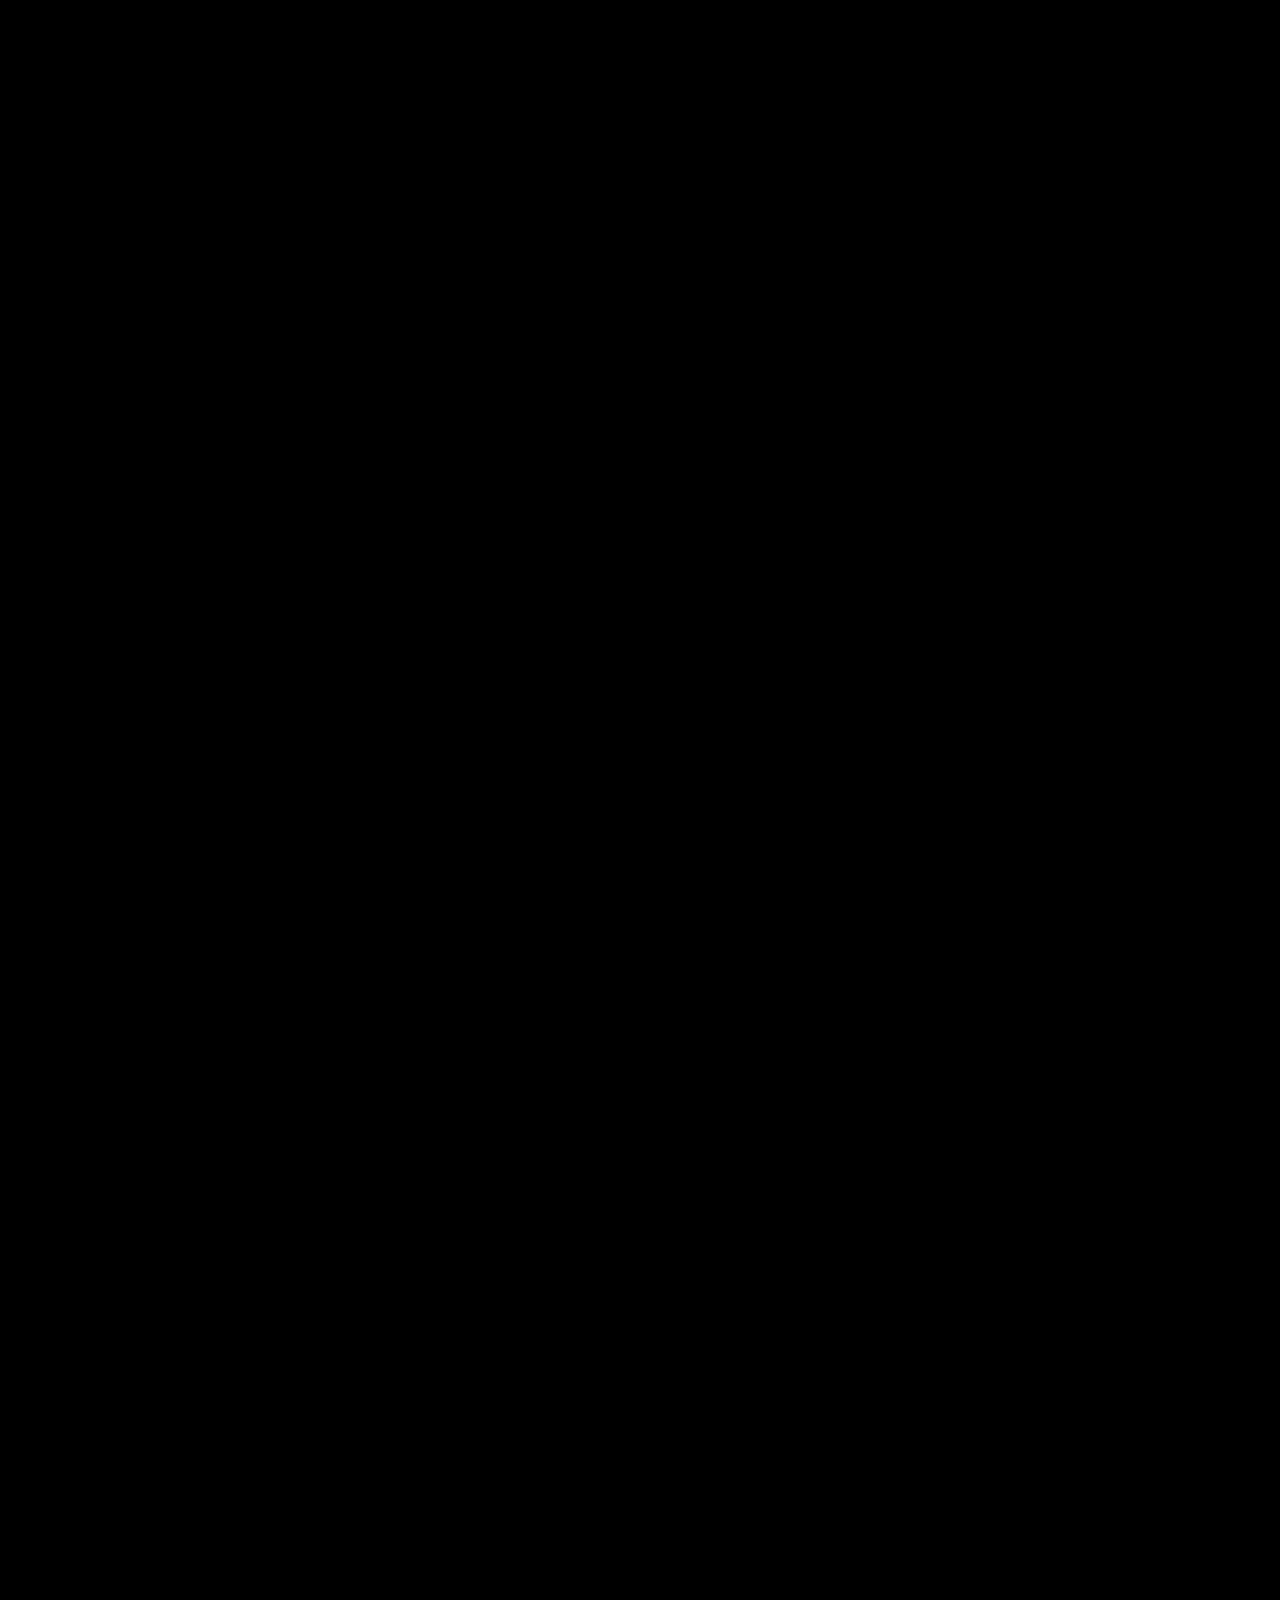
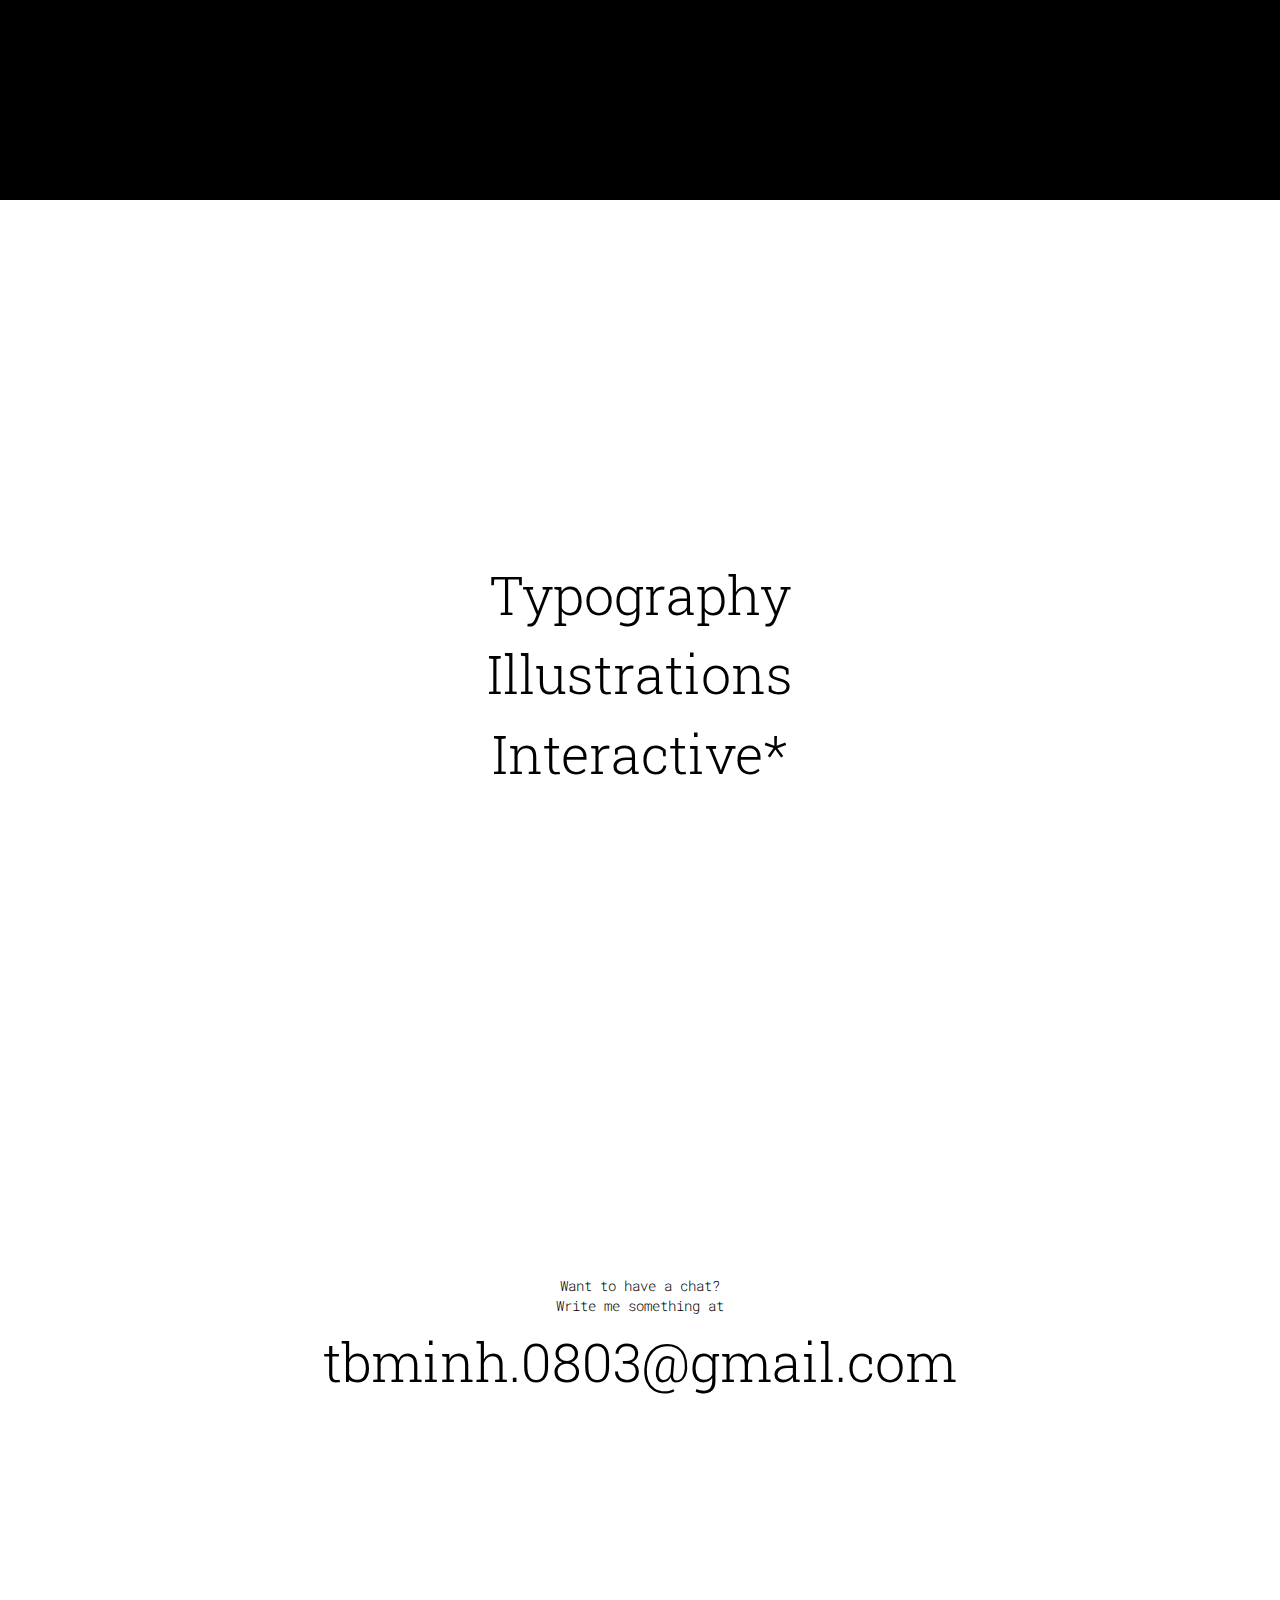
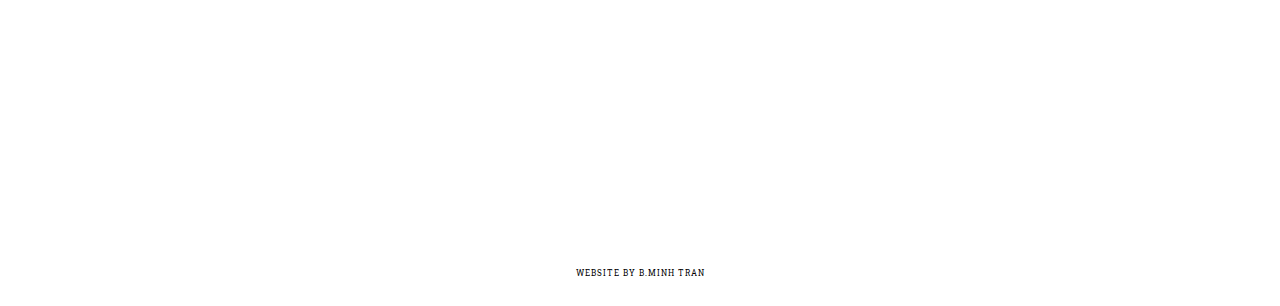
==== index.html @ afdf00f1 "Update index.html" ====
<!doctype html>
<html><head>
<meta charset="utf-8">
<meta name="viewport" content="width=device-width,initial-scale=1">

<title>Binh Minh Tr.</title>
<!--Link Thumbnial-->
<!--<link rel="image_src" href="img/link_thumb.png" />-->
<meta property="og:title" content="Binh Minh Tr." />
<meta property="og:type" content="website" />
<meta property="og:url" content="https://binhminh-tran.github.io/bminh.web/" />
<meta property="og:image" content="img/link_thumb.png" />
<meta property="og:description" content="Interactive Designer Portfolio" /> 
<!--Load favicon-->
<link rel="apple-touch-icon-precomposed" sizes="57x57" href="img/favicon/apple-touch-icon-57x57.png" />
<link rel="apple-touch-icon-precomposed" sizes="114x114" href="img/favicon/apple-touch-icon-114x114.png" />
<link rel="apple-touch-icon-precomposed" sizes="72x72" href="img/favicon/apple-touch-icon-72x72.png" />
<link rel="apple-touch-icon-precomposed" sizes="144x144" href="img/favicon/apple-touch-icon-144x144.png" />
<link rel="apple-touch-icon-precomposed" sizes="60x60" href="img/favicon/apple-touch-icon-60x60.png" />
<link rel="apple-touch-icon-precomposed" sizes="120x120" href="img/favicon/apple-touch-icon-120x120.png" />
<link rel="apple-touch-icon-precomposed" sizes="76x76" href="img/favicon/apple-touch-icon-76x76.png" />
<link rel="apple-touch-icon-precomposed" sizes="152x152" href="img/favicon/apple-touch-icon-152x152.png" />
<link rel="icon" type="image/png" href="img/favicon/favicon-196x196.png" sizes="196x196" />
<link rel="icon" type="image/png" href="img/favicon/favicon-96x96.png" sizes="96x96" />
<link rel="icon" type="image/png" href="img/favicon/favicon-32x32.png" sizes="32x32" />
<link rel="icon" type="image/png" href="img/favicon/favicon-16x16.png" sizes="16x16" />
<link rel="icon" type="image/png" href="img/favicon/favicon-128.png" sizes="128x128" />
<meta name="application-name" content="&nbsp;"/>
<meta name="msapplication-TileColor" content="#FFFFFF" />
<meta name="msapplication-TileImage" content="mstile-144x144.png" />
<meta name="msapplication-square70x70logo" content="mstile-70x70.png" />
<meta name="msapplication-square150x150logo" content="mstile-150x150.png" />
<meta name="msapplication-wide310x150logo" content="mstile-310x150.png" />
<meta name="msapplication-square310x310logo" content="mstile-310x310.png" />

<!--Load CSS-->
<link href="css/normalize.css" rel="stylesheet" type="text/css">
<link href="css/style.css" rel="stylesheet" type="text/css">
<link href="css/responsive.css" rel="stylesheet" type="text/css">
<link href="css/animate.css" rel="stylesheet" type="text/css"/>
	
<!--Load Scripts-->	
<script src="js/lottie.js" type="text/javascript"></script>
<!---->	
<script src="js/jquery-3.4.1.js" type="text/javascript"></script>
<script src="js/scripts.js" type="text/javascript"></script>
<!---->		
<script src="js/page-scroll-progress-bar/jquery.progress.js"></script>
<script type="text/javascript" src="js/navgoco/jquery.navgoco.js"></script>
<script type="text/javascript" src="js/navgoco/jquery.cookie.js"></script>
    
</head>

<body>
	<section id="wrapper">
		<section id="indicator"></section>
		<section id="intro-container">
			<div id="logo-anim"></div>
			<div id="myName"><h1>BÌNHMINH</h1></div>
		</section>
		<section id="logo" class="logo-state1">
			<a href="index.html" target="_self"><svg id="b86ad67c-5f5a-4ed0-9bc3-1979ea3775ad" class="svg-state1" data-name="Layer 1" xmlns="http://www.w3.org/2000/svg" viewBox="0 0 1000.1 615.53"><title>LOGO_bm</title><path d="M895,148.9C886.52,224,826.56,275.15,778.11,275.15c-66.5,0-101.69-39-154.33-39-61.33,0-106.46,66.3-106.46,71.86C525.8,233,585.76,181.79,634.21,181.79c66.5,0,101.69,39,154.33,39C849.87,220.77,895,154.46,895,148.9Z" transform="translate(0.1 -126.09)"/><path d="M292.7,400.37q-29.37-36.42-67.41-44.05,7.54-.58,15.68-.59,67.3,0,116.15,41.21,30.87,26.61,48,66.74T422.27,551q0,44.65-15.85,82.2T361,695.69q-46.29,39.06-111.44,39.06a214.56,214.56,0,0,1-23.62-1.28q40.59-6.75,70.13-45.57,20.51-27.18,32.41-65.2a258.21,258.21,0,0,0,11.91-77.65,249.72,249.72,0,0,0-12.63-78.79Q315.11,428,292.7,400.37Z" transform="translate(0.1 -126.09)"/><path d="M51,691.86q15.45-20.58,15.46-69V126.09L198.21,148c-23.9,0-41,12-51.41,25.69s-15.55,36.07-15.55,67.14V637.14c0,17.06-1.43,90.2-4.29,104.47L-.1,717.79C23.66,717.79,40.68,705.57,51,691.86Z" transform="translate(0.1 -126.09)"/><path d="M798.26,460.48l50.41,154.84q19,60.1,19,79.18c0,25.76-17.83,44.85-53.51,46.76H1000c-13.69-2.87-23.72-12.09-30.1-17.19q-16.71-12.41-32.49-59.64l-11.52-34.84L830.4,340.42l-39,98.93Z" transform="translate(0.1 -126.09)"/><path d="M537.9,741.26c-20.28-6.73-33.34-18.18-42.27-27.64-13.32-14.11-21.64-33-22.7-56.57q-10.79,26.72-18.88,41-9.32,16.45-19.83,24.57c-10.82,8.91-23.09,18.62-36.79,18.62Z" transform="translate(0.1 -126.09)"/><path d="M560,440.52l40.09-100.1L704.51,659.56l16.69,49.77c5.66,18.37,21.43,30.69,47.31,31.93H582.69c15.6-2.23,26.59-10.83,33-15.27q15.3-10.51,15.29-31.49,0-16.69-9.05-47.22L566.22,461.4Z" transform="translate(0.1 -126.09)"/><path d="M830.4,340.42l-54.24,137.5c10.84-13.1,19.58-25.18,29.44,5.12" transform="translate(0.1 -126.09)"/><path d="M600.06,340.42l-56.64,137.5c10.83-13.1,19.57-25.18,29.43,5.12" transform="translate(0.1 -126.09)"/></svg></a>
			<section id="menu-mobile"><svg id="f8124175-f88d-47b4-9c96-54bd7483033c" data-name="Capa 1" xmlns="http://www.w3.org/2000/svg" viewBox="0 0 53 34"><title>menu</title><path d="M2,13.5H51a2,2,0,0,0,0-4H2a2,2,0,0,0,0,4Z" transform="translate(0 -9.5)"/><path d="M2,28.5H51a2,2,0,0,0,0-4H2a2,2,0,0,0,0,4Z" transform="translate(0 -9.5)"/><path d="M2,43.5H51a2,2,0,0,0,0-4H2a2,2,0,0,0,0,4Z" transform="translate(0 -9.5)"/></svg></section>
		</section>
		<section id="left_nav">
			<section id="vline"></section>
			<section id="menu">
				<ul>
					<li ><a class="a1" href="#b-home">HOME</a></li>
					<li ><a class="a2" href="#b-about">ABOUT</a></li>
					<li ><a class="a3" href="#b-works">WORKS</a></li>
					<li ><a class="a4" href="#b-contact">CONTACT</a></li>
				</ul>
			</section>
			<section id="slink">
				<a href="https://www.behance.net/minhtr" target="_blank"><svg id="f26e520e-94f0-46b0-8a1a-f4bb160d4b8f" data-name="Capa 1" xmlns="http://www.w3.org/2000/svg" viewBox="0 0 49.65 49.65"><title>behance</title><path d="M20.89,20.69c0-1.9-1.29-1.9-1.29-1.9H14.28v4.07h5C20.13,22.86,20.89,22.59,20.89,20.69Z"/><path d="M33.22,22.86A3.26,3.26,0,0,0,30,25.68h6A2.73,2.73,0,0,0,33.22,22.86Z"/><path d="M19.6,25.68H14.28v4.89h5c.76,0,2.2-.24,2.2-2.38C21.53,25.66,19.6,25.68,19.6,25.68Z"/><path d="M24.83,0A24.83,24.83,0,1,0,49.65,24.83,24.86,24.86,0,0,0,24.83,0Zm4.39,16.61h7.54v2.26H29.22ZM25.41,28.42c0,5.58-5.81,5.39-5.81,5.39H10.09V15.54H19.6c2.89,0,5.17,1.6,5.17,4.87A3.17,3.17,0,0,1,22,23.88C25.66,23.88,25.41,28.42,25.41,28.42Zm14.1-.3H30a3,3,0,0,0,3.22,3.18c3,0,2.93-2,2.93-2h3.22c0,5.22-6.26,4.86-6.26,4.86-7.5,0-7-7-7-7s0-7,7-7C40.55,20.19,39.51,28.12,39.51,28.12Z"/></svg></a>
				<a href="https://www.instagram.com/binhminh.tr/" target="_blank"><svg id="be73f15f-e824-4217-9c21-d148d7035b1f" data-name="Capa 1" xmlns="http://www.w3.org/2000/svg" viewBox="0 0 49.65 49.65"><title>instagram</title><path d="M24.83,29.8a5,5,0,1,0-4-7.87,4.9,4.9,0,0,0-.94,2.9A5,5,0,0,0,24.83,29.8Z"/><polygon points="35.68 18.75 35.68 14.58 35.68 13.96 35.05 13.96 30.89 13.97 30.91 18.76 35.68 18.75"/><path d="M24.83,0A24.83,24.83,0,1,0,49.65,24.83,24.86,24.86,0,0,0,24.83,0ZM38.94,21.93V33.49A5.46,5.46,0,0,1,33.49,39H16.16a5.46,5.46,0,0,1-5.45-5.46V16.17a5.46,5.46,0,0,1,5.45-5.46H33.49a5.46,5.46,0,0,1,5.45,5.46Z"/><path d="M32.55,24.83a7.73,7.73,0,1,1-14.88-2.9H13.46V33.49a2.7,2.7,0,0,0,2.7,2.7H33.49a2.7,2.7,0,0,0,2.7-2.7V21.93H32A7.73,7.73,0,0,1,32.55,24.83Z"/></svg></a>
			</section>
		</section>
		<section id="content">
			<section id="menu-mb-overlay">
				<ul>
					<li ><a href="#b-home">HOME</a></li>
					<li ><a href="#b-about">ABOUT</a></li>
					<li ><a href="#b-works">WORKS</a></li>
					<li ><a href="#b-contact">CONTACT</a></li>
				</ul>
			</section>
			<section id="b-home" class="block anchor">
				<ul>
					<li>Pursuing</li>
					<li>Practical,</li>
					<li>Meaningful</li>
					<li>and</li>
					<li>Timeless</li>
					<li>Design</li>
				</ul>
				<p>
				B.Minh Tran&emsp;/&emsp;Hanoi&emsp;/&emsp;Milan<br>
				Visual, Interactive designer with illustrative touch.
				</p>
				<section id="koi-container">
					<section id="koi"></section>
					<section class="S1"></section>
					<section class="S2"></section>
					<section class="S3"></section>
					<section class="S4"></section>
				</section>
			</section>
			<section id="b-about" class="block  anchor">
				<section id="fire-container">
					<section id="fire-1" class="fsize"></section>
					<section id="fire-2" class="fsize"></section>
					<section id="fire-3" class="fsize"></section>
					<section id="fire-4" class="fsize"></section>
				</section>
				<h2>Hi there, good to see you here!<br>Thanks for visiting.</h2>
				<p>My name is Minh, born and grew up in the city of Hanoi.<br>I do visual design-related stuffs.<br><br>Throughout my journey in the past few years I’ve come closer to the area of interaction design, while honing my illustrative skills at the same time; and I always try to bring them together to create pieces of design that matter and look beautiful.<br><br>
				I like to be flexible and to pick up different visual styles for different briefs, rather than constraining myself to one signature style. However, if there has to be <em>one word</em> to describe what all of my works have in common, it would be: <em>clean</em>.<br><br>
				My long-term mission is to use design and visual appeal in practical ways that benefit people’s life and convey emotions at the same time. All hands on deck for a better world. 
				</p>
			</section>
			<section id="b-works" class="block  anchor">
				<ul class="switch">
					<li><button type="button" id="expandAll">Expand</button>&nbsp;/&nbsp;<button type="button" id="collapseAll">Collapse All</button></li>
				</ul>
				<ul class="nav">
						<li><a href="#">Typography</a>
							<ul>
								<li><button type="button" class="show-1"><span style="color:#B9B9B9">&#62;</span> Awareness Posters</button></li>
								<li><button type="button" class="show-2"><span style="color:#B9B9B9">&#62;</span> Experimental Alphabets</button></li> 
							</ul>
						</li>
						<li><a href="#">Illustrations</a>
							<ul>
								<li><button type="button" class="show-3"><span style="color:#B9B9B9">&#62;</span> Illustration Compilation</button></li>
								<li><button type="button" class="show-4"><span style="color:#B9B9B9">&#62;</span> San Benedetto Tea Can 2019</button></li>
								<li><button type="button" class="show-5"><span style="color:#B9B9B9">&#62;</span> Vanini Chocolate Packaging</button></li>
							</ul>
						</li>
						<!--<li><a href="#">Identity</a>
							<ul>
								<li><button type="button" class="show-6"><span style="color:#B9B9B9">&#62;</span> L’Arte di Vivere TV Format</button></li>
							</ul>
						</li>-->
						<li><a href="#">Interactive*</a>
							<ul>
								<li><button type="button" class="show-7"><span style="color:#B9B9B9">&#62;</span> Tsuki Restaurant Website</button></li>
								<li><button type="button" class="show-8"><span style="color:#B9B9B9">&#62;</span> BEHIND_THE_SCREEN e-Magazine</button></li>
								<li><button type="button" class="show-9"><span style="color:#B9B9B9">&#62;</span> the Little Things e-Magazine</button></li>
							</ul>
						</li>
					</ul>
				<section id="pframe">
					<svg id="f844b21d-812a-44e0-904d-ce9aa0938beb" style="z-index: 2" data-name="Layer 1" xmlns="http://www.w3.org/2000/svg" viewBox="0 0 939.56 1001.56"><defs><style>.a0367509-dd15-409a-90d1-fdcf994e8061{fill:gray;}</style></defs><title>frame</title><path class="a0367509-dd15-409a-90d1-fdcf994e8061" d="M938,0V1000H0V0H938m.78-.78H-.78V1000.78H938.78V-.78Z" transform="translate(0.78 0.78)"/></svg>
					<section id="p-1" class="p-atb"></section>
					<section id="p-2" class="p-atb"></section>
					<section id="p-3" class="p-atb"></section>
					<section id="p-4" class="p-atb"></section>
					<section id="p-5" class="p-atb"></section>
					<section id="p-6" class="p-atb"></section>
					<section id="p-7" class="p-atb"></section>
					<section id="p-8" class="p-atb"></section>
					<section id="p-9" class="p-atb"></section>
					<svg id="fb0052f2-8e1a-4e23-84b1-598277186406" style="z-index: 0" data-name="Layer 1" xmlns="http://www.w3.org/2000/svg" viewBox="0 0 939.56 1001.56"><defs><style>.a7fa0b39-5e0d-4909-991f-a34181d0c0e8{fill:gray;}.f0d38535-ac7b-48e2-8fed-d48fad0d8792{fill:none;stroke:gray;stroke-miterlimit:10;stroke-width:0.78px;}</style></defs><title>frame</title><path class="a7fa0b39-5e0d-4909-991f-a34181d0c0e8" d="M938,34.38V1000H31.27V34.38H938m.78-.79H30.49v967.19H938.78V33.59Z" transform="translate(0.78 0.78)"/><path class="a7fa0b39-5e0d-4909-991f-a34181d0c0e8" d="M938,250v750H234.5V250H938m.78-.78H233.72v751.56H938.78V249.22Z" transform="translate(0.78 0.78)"/><line class="f0d38535-ac7b-48e2-8fed-d48fad0d8792" x1="0.78" y1="0.78" x2="350.97" y2="372.66"/><path class="a7fa0b39-5e0d-4909-991f-a34181d0c0e8" d="M938,371.88V1000H350.19V371.88H938m.78-.79H349.41v629.69H938.78V371.09Z" transform="translate(0.78 0.78)"/><path class="a7fa0b39-5e0d-4909-991f-a34181d0c0e8" d="M938,500v500H469V500H938m.78-.78H468.22v501.56H938.78V499.22Z" transform="translate(0.78 0.78)"/><line class="f0d38535-ac7b-48e2-8fed-d48fad0d8792" x1="469.78" y1="500.78" x2="938.78" y2="1000.78"/><line class="f0d38535-ac7b-48e2-8fed-d48fad0d8792" x1="469.78" y1="1000.78" x2="938.78" y2="500.78"/><path class="a7fa0b39-5e0d-4909-991f-a34181d0c0e8" d="M938,0V1000H0V0H938m.78-.78H-.78V1000.78H938.78V-.78Z" transform="translate(0.78 0.78)"/></svg>
				</section>
			</section>
			<button type="button" id="close-bttn"><svg id="b7dffdc4-6c17-4db8-a42b-cf6b4e22de81" data-name="Capa 1" xmlns="http://www.w3.org/2000/svg" viewBox="0 0 357 357"><title>close-button</title><g id="f6f31122-5b8e-4186-babe-c6ca14cfaafc" data-name="close"><polygon points="357 35.7 321.3 0 178.5 142.8 35.7 0 0 35.7 142.8 178.5 0 321.3 35.7 357 178.5 214.2 321.3 357 357 321.3 214.2 178.5 357 35.7"/></g></svg></button>
			<section id="overlay-container">
				<!--TYPO1-->
				<section id="overlay-content-1" class="overlay-atb">
					<section class="column c-01">
						<h2>Awareness Posters</h2>
						<p><span>/ Typography / &#35;JC290517 /</span></p>
					</section>
					<section class="column c-02">
						<p>I never forget the experience I had with professor James Clough, my first Typography teacher, and the one who made me take this area of design seriously. This was one of the first major projects we had: the task was to use typography to conduct messages which increase awareness on existing social issues, under the form of poster. I went with Oil Spill and Domestic Violence, and made use of strong appearance of heavy white and black contrast and bold typography to create straight forward and striking pieces of visual communication.<br><br>Done with ink and digital software.</p>
					</section>
					<section class="img-container container-1">
						<img src="img/projects/pstr-typ-2@1.5x-100.jpg" alt="Typography-Awareness" class="img9H">
					</section>
					<img src="img/projects/typ-2-mockup-2.jpg" alt="Typography-Awareness" class="img80W">
					<section class="img-container container-1">
						<img src="img/projects/pstr-typ-1@1.5x-100.jpg" alt="Typography-Awareness" class="img9H" style="border: 1px solid rgba(255, 255, 255, 0.2)">
					</section>
					<img src="img/projects/typ-1-mockup-1.jpg" alt="Typography-Awareness" class="img80W">
					<img src="img/projects/typ-1-mockup-2.jpg" alt="Typography-Awareness" class="img80W">
					<section class="img-container container-2">
						<img src="img/projects/pstr-typ-2@1.5x-100.jpg" alt="Typography-Awareness" class="img9H">
						<img src="img/projects/pstr-typ-1@1.5x-100.jpg" alt="Typography-Awareness" class="img9H" style="border: 1px solid rgba(255, 255, 255, 0.2)" >
					</section>
					<img src="img/projects/urban-1.jpg" alt="Typography-Awareness" class="img100W">
					<img src="img/projects/urban-2.jpg" alt="Typography-Awareness" class="img100W">
					<img src="img/projects/urban-3.jpg" alt="Typography-Awareness" class="img100W">
					<button type="button" class="overlay-scrolltop"><svg xmlns="http://www.w3.org/2000/svg" viewBox="0 0 1000 1000"><title>overlay_scrolltotop</title><path d="M1000,500c0,276.14-223.86,500-500,500S0,776.14,0,500,223.86,0,500,0,1000,223.86,1000,500ZM796.82,467.62,500,170.8l-18.09,18.09h0L203.18,467.62a25.58,25.58,0,1,0,36.18,36.18L474.42,268.74V791.86a25.58,25.58,0,0,0,51.16,0V268.74L760.64,503.8a25.58,25.58,0,1,0,36.18-36.18Z" transform="translate(0 0)"/></svg></button>
				</section>
				<!--TYPO2-->
				<section id="overlay-content-2" class="overlay-atb">
					<section class="column c-01">
						<h2>Experimental Alphabets</h2>
						<p><span>/ Typography / &#35;JC050617 /</span></p>
					</section>
					<section class="column c-02">
						<p>A highly experimental work with the purpose of understanding the anatomy of each letter in the Latin alphabet. Each alphabet was done using a particular and unusual tool to create special texture and feel. </p>
					</section>
					<section class="img-container container-1">
						<img src="img/projects/alphabet-1.jpg" alt="Typography-Alphabet" class="img9H">
						<section class="column c-03">
							<p><span>#01 /</span> Broken Plastic Tip</p>
						</section>
					</section>
					<section class="img-container container-1">
						<img src="img/projects/alphabet-2.jpg" alt="Typography-Alphabet" class="img9H">
						<section class="column c-03">
							<p><span>#02 /</span> Finger Prints</p>
						</section>
					</section>
					<section class="img-container container-1">
						<img src="img/projects/alphabet-3.jpg" alt="Typography-Alphabet" class="img9H">
						<section class="column c-03">
							<p><span>#03 /</span> Coins</p>
						</section>
					</section>
					<button type="button" class="overlay-scrolltop"><svg xmlns="http://www.w3.org/2000/svg" viewBox="0 0 1000 1000"><title>overlay_scrolltotop</title><path d="M1000,500c0,276.14-223.86,500-500,500S0,776.14,0,500,223.86,0,500,0,1000,223.86,1000,500ZM796.82,467.62,500,170.8l-18.09,18.09h0L203.18,467.62a25.58,25.58,0,1,0,36.18,36.18L474.42,268.74V791.86a25.58,25.58,0,0,0,51.16,0V268.74L760.64,503.8a25.58,25.58,0,1,0,36.18-36.18Z" transform="translate(0 0)"/></svg></button>
				</section>
				<!--ILL1-->
				<section id="overlay-content-3" class="overlay-atb">
					<section class="column c-01">
						<h2>Illustration Compilation</h2>
						<p><span>/ Illustration / &#35;FP180918 /</span></p>
					</section>
					<section class="column c-02">
						<p>Collection of hand-picked illustrations from what I’ve done during the course of Illustration Techniques. I always try to find different languages for different works, depending on the task and the audience; hence the listed works have a variety of fashion rather than one single approach. <br><br>Description for each work included: brief, theme, and title. </p>
					</section>
					<section class="img-container container-1">
						<img src="img/projects/i-emoji.jpg" alt="Illustrations" class="img9H">
						<section class="column c-03">
							<p><span>The Birth of Emoji /</span> "EMO Construction Site"</p>
						</section>
					</section>
					<section class="img-container container-1">
						<img src="img/projects/i-audi.jpg" alt="Illustrations" class="img9H" style="border: 1px solid rgba(255, 255, 255, 0.2)">
						<section class="column c-03">
							<p><span>Illustration for Audi /</span> "Prestigious Lines"</p>
						</section>
					</section>
					<section class="img-container container-1">
						<img src="img/projects/i-bolt.jpg" alt="Illustrations" class="img8W">
						<section class="column c-03">
							<p><span>Celebrity Portrait /</span> "Usain Bolt"</p>
						</section>
					</section>
					<section class="img-container container-1">
						<img src="img/projects/i-spots.png" alt="Illustrations" class="img8W">
						<section class="column c-03">
							<p><span>Spot Illustrations /</span> "Healthy Life Style" <br>Drink Coffee / Meditate / Have a Pet<br>Get Enough Sleep / Unplug Yourself / Enjoy Music</p>
						</section>
					</section>
					<section class="img-container container-1">
						<img src="img/projects/i-stickers.png" alt="Illustrations" class="img8W">
						<section class="column c-03">
							<p><span>Sticker Design / Food /</span> "Noodleholic"</p>
						</section>
					</section>
					<button type="button" class="overlay-scrolltop"><svg xmlns="http://www.w3.org/2000/svg" viewBox="0 0 1000 1000"><title>overlay_scrolltotop</title><path d="M1000,500c0,276.14-223.86,500-500,500S0,776.14,0,500,223.86,0,500,0,1000,223.86,1000,500ZM796.82,467.62,500,170.8l-18.09,18.09h0L203.18,467.62a25.58,25.58,0,1,0,36.18,36.18L474.42,268.74V791.86a25.58,25.58,0,0,0,51.16,0V268.74L760.64,503.8a25.58,25.58,0,1,0,36.18-36.18Z" transform="translate(0 0)"/></svg></button>
				</section>
				<!--ILL2-->
				<section id="overlay-content-4" class="overlay-atb">
					<section class="column c-01">
						<h2>San Benedetto Tea Can 2019</h2>
						<p><span>/ Illustration / Packagaing Design / &#35;DM161218 /</span></p>
					</section>
					<section class="column c-02">
						<p>The job was to create new visuals for San Benedetto sleek tea can in the year 2019, distributed in Italian market. The concept is to use inspirations from artworks seen on traditional Italian crafts like porcelain, ceramic ware, and primarily, stained glass.<br><br>Following the conceptual phase, the illustrations were realized with signature features from aforementioned arts; they tell the stories of love and desire with depictions of Adam and Eve, and Venus - the Goddess of Love and beauty, which are fitting choice for both the chosen concept and the on-going “love” theme of San Benedetto Tea.<br><br><br>
						In collaboration with artist <span style="text-decoration: underline"><a href="https://www.instagram.com/nikoff.art/" target="_blank">GEORGI NIKOV</a></span> (peach illustration).<br><br>Special Thanks to <span>DNYANESH MAID</span>, <span>YI-SHAN</span>, and <span>JIE JIN</span>.</p>
					</section>
					<section class="img-container container-1">
						<img src="img/projects/tea-1.png" alt="San Benedetto Tea" class="img9H">	
					</section>
					<img src="img/projects/tea-2.jpg" alt="San Benedetto Tea" class="img100W">
					<section class="img-container container-1">
						<img src="img/projects/tea-color-1.gif" alt="San Benedetto Tea" class="img9H">
						<img src="img/projects/tea-color-2.gif" alt="San Benedetto Tea" class="img9H">
					</section>
					<img src="img/projects/tea_display1.jpg" alt="San Benedetto Tea" class="img100W">
					<img src="img/projects/tea_display2.jpg" alt="San Benedetto Tea" class="img100W">
					<img src="img/projects/tea_display3.jpg" alt="San Benedetto Tea" class="img100W">
					<button type="button" class="overlay-scrolltop"><svg xmlns="http://www.w3.org/2000/svg" viewBox="0 0 1000 1000"><title>overlay_scrolltotop</title><path d="M1000,500c0,276.14-223.86,500-500,500S0,776.14,0,500,223.86,0,500,0,1000,223.86,1000,500ZM796.82,467.62,500,170.8l-18.09,18.09h0L203.18,467.62a25.58,25.58,0,1,0,36.18,36.18L474.42,268.74V791.86a25.58,25.58,0,0,0,51.16,0V268.74L760.64,503.8a25.58,25.58,0,1,0,36.18-36.18Z" transform="translate(0 0)"/></svg></button>
				</section>
				<!--ILL3-->
				<section id="overlay-content-5" class="overlay-atb">
					<section class="column c-01">
						<h2>Vanini Chocolate Packaging</h2>
						<p><span>/ Illustration / Packagaing Design / &#35;PB180217 /</span></p>
					</section>
					<section class="column c-02">
						<p>Around 2 years ago I was heavily inspired from Malika Favre – renowned French artist. It was quite the obsession indeed; you cannot really get away from the seductive colors and clean, beautiful lines in her works. So I decided to lay this out on my next design project, which is packaging design for Vanini Chocolate. Bearing dominant feminine and alluring language, being influenced by Favre that was, the work was then fitted into special Valentine edition. <br><br><em>Love, sweetness, want, desire. One might have to consider checking out Vanini Chocolate Valentine Edition when the love-making season is close.</em> </p>
					</section>
					<section class="img-container container-1">
						<img src="img/projects/vanini-1.png" alt="Illustrations" class="img9H">
						<img src="img/projects/vanini-2.png" alt="Illustrations" class="img9H">	
					</section>
					<img src="img/projects/vanini_display1.jpg" alt="Vanini Chocolate Packaging" class="img100W">
					<img src="img/projects/vanini_display2.jpg" alt="Vanini Chocolate Packaging" class="img100W">
					<img src="img/projects/vanini_display3.jpg" alt="Vanini Chocolate Packaging" class="img100W">
					<img src="img/projects/vanini_display4.jpg" alt="Vanini Chocolate Packaging" class="img100W">
					<button type="button" class="overlay-scrolltop"><svg xmlns="http://www.w3.org/2000/svg" viewBox="0 0 1000 1000"><title>overlay_scrolltotop</title><path d="M1000,500c0,276.14-223.86,500-500,500S0,776.14,0,500,223.86,0,500,0,1000,223.86,1000,500ZM796.82,467.62,500,170.8l-18.09,18.09h0L203.18,467.62a25.58,25.58,0,1,0,36.18,36.18L474.42,268.74V791.86a25.58,25.58,0,0,0,51.16,0V268.74L760.64,503.8a25.58,25.58,0,1,0,36.18-36.18Z" transform="translate(0 0)"/></svg></button>
				</section>
				<!--INT1-->
				<section id="overlay-content-7" class="overlay-atb">
					<section class="column c-01">
						<h2>Tsuki Restaurant Website</h2>
						<p><span>/ Web Design / UI/UX / &#35;LF110718 /</span></p>
					</section>
					<section class="column c-02">
						<p>My first web design project, done for the first module of the course with the same name. The brief was creating a website for fictional traditional Japanese restaurant Tsuki, one with a Moon-themed experience. <br><br>The full website was realized with a lot kept in mind: captivating and elegant visual while maintaining a traditional feeling, and immersive enough for the visitor to understand the atmospheric Lunar settings; straight-forward, easy-to-navigate UI with shortcuts leading to essential section like Map and Reservation; and on top of all, a generally seamless web surfing experience.<br><br>You can visit the website through the link below. </p>
					</section>
					<section class="column c-02" style="width:80%">
						<a href="https://binhminh-tran.github.io/tsuki.bminh-tran.web/" target="_blank"><p style="font-size: 1.2em;font-weight:500; color: #FF5B5B; text-decoration: underline; text-align: center">&#62;&#62; tsuki.bminh-tran.web</p></a>
					</section>
					<img src="img/projects/tsuki-1.png" alt="Tsuki Web Design" class="img100W">
					<img src="img/projects/tsuki-5.png" alt="Tsuki Web Design" class="img80W">
					<img src="img/projects/tsuki-3.png" alt="Tsuki Web Design" class="img80W">
					<img src="img/projects/tsuki-4.png" alt="Tsuki Web Design" class="img80W">
					<img src="img/projects/tsuki-2.png" alt="Tsuki Web Design" class="img80W">
					<section class="column c-02" style="width:60%;  margin: 20% 0 15% 0">
						<p><span style="color:#FF5B5B">DISCLAIMER:</span> Tsuki is fictional, with the sole purpose for this project only.<br>All Photographic materials belong to <a href="https:http://www.nishiki.it/" target="_blank"><span style="font-weight: 500; font-size: 1em; color:#FF5B5B; text-decoration: underline">Nishiki Restaurant Milano</span></a> and other edited internet sources.</p>
					</section>
					<button type="button" class="overlay-scrolltop"><svg xmlns="http://www.w3.org/2000/svg" viewBox="0 0 1000 1000"><title>overlay_scrolltotop</title><path d="M1000,500c0,276.14-223.86,500-500,500S0,776.14,0,500,223.86,0,500,0,1000,223.86,1000,500ZM796.82,467.62,500,170.8l-18.09,18.09h0L203.18,467.62a25.58,25.58,0,1,0,36.18,36.18L474.42,268.74V791.86a25.58,25.58,0,0,0,51.16,0V268.74L760.64,503.8a25.58,25.58,0,1,0,36.18-36.18Z" transform="translate(0 0)"/></svg></button>
				</section>
				<!--INT2-->
				<section id="overlay-content-8" class="overlay-atb">
					<section class="column c-01">
						<h2>BEHIND_THE_SCREEN</h2>
						<p><span>/ Editorial / UI/UX / &#35;GS-IK-DM080719 /</span></p>
					</section>
					<section class="column c-02">
						<p>To design a digital magazine for the approved subject by our mentor: the world Behind the Screen. It was the very last project of 3-year academic design program I had in Milan, Italy; so we, me and my group partners, put in everything of our skills and what we had learned. I was extremely lucky to be teamed up with talented and capable people, and we managed to pull off one of our proudest accomplishment. <br><br>There were many walls: choosing contents, creating contents, designing the universal UI for a very diverse collection of topics, creating interesting interactions that utilize digital platforms, then connecting everything with smooth navigation experience… Challenges were surpassed one after another, and we finished the project with great satisfaction and commendation from our mentor.</p>
					</section>
					<section class="img-container container-1">
						<img src="img/projects/BtS-display.png" alt="Editorial-BehindTheScreen" class="img9H">
					</section>
					<section class="demo-p">
						<section class="img-container container-1">
							<img src="img/projects/iPad_frame_portrait.png" alt="Editorial-BehindTheScreen" class="img9H" style="margin-bottom: 0">
						</section>
						<section class="video-container">
							<iframe width="1920" height="1440" src="https://www.youtube.com/embed/Jvx_SuW2V3A?rel=0&modestbranding=1&autohide=1&showinfo=0&controls=0&autoplay=0&mute=1&vq=hd1440&loop=1&playlist=Jvx_SuW2V3A" frameborder="0" allow="accelerometer; encrypted-media; gyroscope; picture-in-picture" allowfullscreen></iframe>
						</section>
					</section>
					<img src="img/projects/BtS-1.png" alt="Editorial-BehindTheScreen" class="img100W">
					<section class="demo-p">
						<section class="img-container container-1">
							<img src="img/projects/iPad_frame_portrait.png" alt="Editorial-BehindTheScreen" class="img9H" style="margin-bottom: 0">
						</section>
						<section class="video-container">
							<iframe width="1920" height="1440" src="https://www.youtube.com/embed/F78bnHOW_68?rel=0&modestbranding=1&autohide=1&showinfo=0&controls=0&autoplay=0&mute=1&vq=hd1440&loop=1&playlist=F78bnHOW_68" frameborder="0" allow="accelerometer; encrypted-media; gyroscope; picture-in-picture" allowfullscreen></iframe>
						</section>
					</section>
					<section class="demo-p">
						<section class="img-container container-1">
							<img src="img/projects/iPad_frame_portrait.png" alt="Editorial-BehindTheScreen" class="img9H" style="margin-bottom: 0">
						</section>
						<section class="video-container">
							<iframe width="1920" height="1440" src="https://www.youtube.com/embed/yvNYL92-uVE?rel=0&modestbranding=1&autohide=1&showinfo=0&controls=0&autoplay=0&mute=1&vq=hd1440&loop=1&playlist=yvNYL92-uVE" frameborder="0" allow="accelerometer; encrypted-media; gyroscope; picture-in-picture" allowfullscreen></iframe>
						</section>
					</section>
					<section class="column c-02"><p>Article &#35;1 Contents and Interaction by illustrator <span style="text-decoration: underline"><a href="https://www.behance.net/IliyanaKostova" target="_blank">ILIYANA KOSTOVA</a></span>.</p></section>
					<section class="demo-p">
						<section class="img-container container-1">
							<img src="img/projects/iPad_frame_portrait.png" alt="Editorial-BehindTheScreen" class="img9H" style="margin-bottom: 0">
						</section>
						<section class="video-container">
							<iframe width="1920" height="1440" src="https://www.youtube.com/embed/dZTqVC-cF9U?rel=0&modestbranding=1&autohide=1&showinfo=0&controls=0&autoplay=0&mute=1&vq=hd1440&loop=1&playlist=dZTqVC-cF9U" frameborder="0" allow="accelerometer; encrypted-media; gyroscope; picture-in-picture" allowfullscreen></iframe>
						</section>
					</section>
					<section class="column c-02"><p>Article &#35;3 Contents and Interaction by designer <span style="text-decoration: underline"><a href="https://www.instagram.com/dnyanesh_maid/" target="_blank">DNYANESH MAID</a></span>.</p></section>
					<section class="column c-01">
						<h2>B_T_S Print Adaptation</h2>
						<p><span>/ Editorial / Layout / &#35;GS080719 /</span></p>
					</section>
					<section class="column c-02">
						<p>My personal adaptation of the digital version. The goal is to achieve clean and dynamic, yet highly organized layout, elevated by beautiful typography. Also includes a few extra artworks and a lot of love and care.</p>
					</section>
					<img src="img/projects/BtS_p_display.png" alt="Editorial-BehindTheScreen" class="img100W">
					<section class="img-container container-1">
						<img src="img/projects/BtS_p_cover.png" alt="Editorial-BehindTheScreen" class="img9H">
					</section>
					<img src="img/projects/BtS_p_1.png" alt="Editorial-BehindTheScreen" class="img100W">
					<img src="img/projects/BtS_p_1.2.png" alt="Editorial-BehindTheScreen" class="img100W">
					<img src="img/projects/BtS_p_2.png" alt="Editorial-BehindTheScreen" class="img100W">
					<img src="img/projects/BtS_p_3.png" alt="Editorial-BehindTheScreen" class="img100W">
					<img src="img/projects/BtS_p_3.1.png" alt="Editorial-BehindTheScreen" class="img100W">
					<img src="img/projects/BtS_p_4.png" alt="Editorial-BehindTheScreen" class="img100W">
					<img src="img/projects/BtS_p_5.png" alt="Editorial-BehindTheScreen" class="img100W">
					<img src="img/projects/BtS_p_6.png" alt="Editorial-BehindTheScreen" class="img100W">
					<img src="img/projects/BtS_p_7.png" alt="Editorial-BehindTheScreen" class="img100W">
					<img src="img/projects/BtS_p_display2.jpg" alt="Editorial-BehindTheScreen" class="img100W">
					<section class="img-container container-1" style="margin-bottom: 0">
						<img src="img/projects/BtS-display_e-p.png" alt="Editorial-BehindTheScreen" class="img9H">
					</section>
					<button type="button" class="overlay-scrolltop"><svg xmlns="http://www.w3.org/2000/svg" viewBox="0 0 1000 1000"><title>overlay_scrolltotop</title><path d="M1000,500c0,276.14-223.86,500-500,500S0,776.14,0,500,223.86,0,500,0,1000,223.86,1000,500ZM796.82,467.62,500,170.8l-18.09,18.09h0L203.18,467.62a25.58,25.58,0,1,0,36.18,36.18L474.42,268.74V791.86a25.58,25.58,0,0,0,51.16,0V268.74L760.64,503.8a25.58,25.58,0,1,0,36.18-36.18Z" transform="translate(0 0)"/></svg></button>
				</section>
				<!--INT3-->
				<section id="overlay-content-9" class="overlay-atb">
					<section class="column c-01">
						<h2>the Little Things</h2>
						<p><span>/ Editorial / UI/UX / &#35;GS170718 /</span></p>
					</section>
					<section class="column c-02">
						<p><em>the Little Thing</em> was essentially my ticket to the world of UI/UX. I never anticipated that user experience was so important to myself until I spent hours working on transitioning between two pages. How to make it smooth? How to make it not boring?  How to make users immersed but not distracted from reading the actual content?  How to make users engaged in interaction? The final output of <em>the Little Things</em> has all, although not perfect, answers to these design problems.</p>
					</section>
					<img src="img/projects/tLT-display.png" alt="Editorial-Insects" class="img100W">
					<section class="demo-l">
						<img src="img/projects/iPad_frame.png" alt="Editorial-Insects" class="img80W" style="margin-bottom: 0">
						<section class="video-container">
							<iframe width="1920" height="1080" src="https://www.youtube.com/embed/jwfZgndngLA?rel=0&modestbranding=1&autohide=1&showinfo=0&controls=0&autoplay=0&mute=1&vq=hd1080&loop=1&playlist=jwfZgndngLA" frameborder="0" allow="accelerometer; encrypted-media; gyroscope; picture-in-picture" allowfullscreen></iframe>
						</section>
					</section>
					<section class="demo-l">
						<img src="img/projects/iPad_frame.png" alt="Editorial-Insects" class="img80W" style="margin-bottom: 0">
						<section class="video-container">
							<iframe width="1920" height="1080" src="https://www.youtube.com/embed/AgInDdgkNUA?rel=0&modestbranding=1&autohide=1&showinfo=0&controls=0&autoplay=0&mute=1&vq=hd1080&loop=1&playlist=AgInDdgkNUA" frameborder="0" allow="accelerometer; encrypted-media; gyroscope; picture-in-picture" allowfullscreen></iframe>
						</section>
					</section>
					<section class="demo-l">
						<img src="img/projects/iPad_frame.png" alt="Editorial-Insects" class="img80W" style="margin-bottom: 0">
						<section class="video-container">
							<iframe width="1920" height="1080" src="https://www.youtube.com/embed/Mqr0FtcjAKA?rel=0&modestbranding=1&autohide=1&showinfo=0&controls=0&autoplay=0&mute=1&vq=hd1080&loop=1&playlist=Mqr0FtcjAKA" frameborder="0" allow="accelerometer; encrypted-media; gyroscope; picture-in-picture" allowfullscreen></iframe>
						</section>
					</section>
					<section class="demo-l">
						<img src="img/projects/iPad_frame.png" alt="Editorial-Insects" class="img80W" style="margin-bottom: 0">
						<section class="video-container">
							<iframe width="1920" height="1080" src="https://www.youtube.com/embed/vaGbpzigKcM?rel=0&modestbranding=1&autohide=1&showinfo=0&controls=0&autoplay=0&mute=1&vq=hd1080&loop=1&playlist=vaGbpzigKcM" frameborder="0" allow="accelerometer; encrypted-media; gyroscope; picture-in-picture" allowfullscreen></iframe>
						</section>
					</section>
					<img src="img/projects/tLT-5.png" alt="Editorial-Insects" class="img100W">
					<section class="demo-l">
						<img src="img/projects/iPad_frame.png" alt="Editorial-Insects" class="img80W" style="margin-bottom: 0">
						<section class="video-container">
							<iframe width="1920" height="1080" src="https://www.youtube.com/embed/yGH453z-vE4?rel=0&modestbranding=1&autohide=1&showinfo=0&controls=0&autoplay=0&mute=1&vq=hd1080&loop=1&playlist=yGH453z-vE4" frameborder="0" allow="accelerometer; encrypted-media; gyroscope; picture-in-picture" allowfullscreen></iframe>
						</section>
					</section>
					<button type="button" class="overlay-scrolltop"><svg xmlns="http://www.w3.org/2000/svg" viewBox="0 0 1000 1000"><title>overlay_scrolltotop</title><path d="M1000,500c0,276.14-223.86,500-500,500S0,776.14,0,500,223.86,0,500,0,1000,223.86,1000,500ZM796.82,467.62,500,170.8l-18.09,18.09h0L203.18,467.62a25.58,25.58,0,1,0,36.18,36.18L474.42,268.74V791.86a25.58,25.58,0,0,0,51.16,0V268.74L760.64,503.8a25.58,25.58,0,1,0,36.18-36.18Z" transform="translate(0 0)"/></svg></button>
				</section>
			</section>
			<section id="b-contact" class="block anchor">
				<section id="address">
					<p>Want to have a chat?<br>Write me something at</p>
					<a href="mailto:tbminh.0803@gmail.com">tbminh.0803@gmail.com</a>
				</section>
			</section>
			<section id="foot">
				<p>WEBSITE BY B.MINH TRAN</p>
			</section>
		</section>
	</section>
</body>

</html>
---- css/style.css ----
@charset "utf-8";
@import url('https://fonts.googleapis.com/css?family=Roboto+Mono:300,400,400i,700|Roboto+Slab:300,400&display=swap');
/* CSS Document */
a {
	text-decoration: none; 
	color: inherit;
}
li {
	list-style-type: none;
}
#indicator {
	display: none;
}
#wrapper {
	margin: 0 auto;
	clear: both;
	overflow-x: hidden;
	overflow-y: auto;
}
#intro-container {
	position: fixed;
	overflow: hidden;
	
	width: 100vw;
	height: 200vh;
	width: calc(var(--vw, 1vw) * 100);
	height: calc(var(--vh, 1vh) * 200);
	
	text-align: center;

	background-color: #000000;
	z-index: 500;
	animation: fadeOUT 1.2s 6.5s ease-in forwards;
}
#logo-anim {
	position: absolute;
	margin: 0;
	
   	top: 46vh;
	top: calc(var(--vh, 1vh) * 46);
  	left: 50vw;
	left: calc(var(--vw, 1vw) * 50);
  	transform: translate(-50%, -50%);
	
	width: 170px;
	animation: fadeOUT 1.2s 4s ease-in forwards;
}
#myName {
 	position: absolute;
   	top: 48vh;
	top: calc(var(--vh, 1vh) * 48);
  	left: 50vw;
	left: calc(var(--vw, 1vw) * 50);
  	transform: translate(-50%, -50%);
	
	height: auto;
	width: auto;
	opacity: 0;	
	animation: fadeIN 2s 4.5s ease-out forwards;
}
#myName > H1 {
	font-family: 'Roboto Slab', serif;
	font-size: 1.6vh;
	font-weight: 400;
	letter-spacing: 2em;
	color: #ffffff;
	text-align: center;
	padding-left: 2em;
}

/*------Dynamic Vertical Nav Bar-------------*/
#logo {
	position: fixed;
	top: 5vh;
	left: 3vw;
	top: calc(var(--vh, 1vh) * 5);
	left: calc(var(--vw, 1vw) * 3);
	z-index:100;
}
#logo svg {
	height: 80px;
}
#menu-mobile {
	display: none;
	visibility: hidden;
}
#left_nav {
	position: fixed;
	top: 5vh;
	left: 3vw;
	top: calc(var(--vh, 1vh) * 5);
	left: calc(var(--vw, 1vw) * 3);
	z-index: 30;
}
#vline {
	border-left: 1px solid rgb(0, 0, 0, 0.25);
	height: 75vh;
	height: calc(var(--vh, 1vh) * 75);
	position: fixed;
	margin-left: 10px;
	margin-top: 90px;
	z-index: 0;
}
#menu {
	margin-left: -35px;
	top: 60vh;
	top: calc(var(--vh, 1vh) * 60);
	position: fixed;
} 
#menu li a {
	float: left;
	clear: both;
	display: inline-block;
	font-family: 'Roboto Slab', serif;
	font-size: 0.8em;
	font-weight: 400;
	letter-spacing: 1px;
	padding: 7px 0;
	background-color: #ffffff;
	z-index: 1;
	transition: all 0.5s ease-out;
}
#menu li a:hover {
	color: #FF5B5B;
}
.extend_fx {
	color: #FF5B5B;
	margin-bottom: 50px;
}
#slink {
	position: fixed;
	top: calc(var(--vh, 1vh) * 80 + 100px);
}
#slink svg {
	width: 25px;
}
#slink svg:hover {
	fill: #FF5B5B;
}
/*------End Of Dynamic Vertical Nav Bar------*/

/*------Mobile Menu--------------------------*/
#menu-mb-overlay {
	display: none;
}
#menu-mb-overlay ul > li > a {
	padding: 10px;
}
#content {
	width: 100vw;
	width: calc(var(--vw, 1vw) * 100);
}
.anchor { 
		padding-top: 0px; 
		margin-top: 0px;
}
/*------End Of Mobile Menu-------------------*/

.block {
	position: relative;
	display: inline-block;
	height:100vh;
	width: 100vw;
	width: calc(var(--vw, 1vw) * 100);
	height: calc(var(--vh, 1vh) * 100);
	overflow: hidden;
}
#b-home {
	z-index: 4;
}
#b-about {
	margin-top:-15vh;
	z-index: 3;
}
#b-works {
	z-index: 2;
}
#b-contact {
	margin-top: -30vh;
	z-index: 1;
}
/*------Content Block #1-------------*/
#b-home ul {
	position: absolute;
	top: 17%;
	left: 24%;
	font-family: 'Roboto Slab', serif;
	font-size: 6vh;
	font-weight: 300;
	color: #000000;
}
#b-home p {
	position: absolute;
	top: 75%;
	left: 30%;
	text-align: center;
	font-family: 'Roboto Mono', monospace;
	font-size: 1.5vh;
	font-weight: 300;
	line-height: 200%;
	color: #000000;
}
#koi-container {
	position: absolute;
	left: 57%;
	height: 100vh;
	width: 75.8vh;
}
#koi {
	position: absolute;
	height: inherit;
	width: inherit;
	background-image: url('../img/KOI.png');
	background-size: contain;
	background-repeat: no-repeat;
	z-index: 1;
	overflow-x: hidden;
}
.S1 {
	position: absolute;
	width: 25%;
	height: 25%;
	
	top: 9%;
	left: 15%;
	
	animation: float 4s ease-in-out infinite;
	
	background-image: url('../img/shapes-01.svg');
	background-size: contain;
	background-repeat: no-repeat;
	z-index: 2;
}
.S2 {
	position: absolute;
	width: 25%;
	height: 25%;
	
	top: 17%;
	left: 55%;
	
	animation: float2 5s ease-in-out infinite;
	
	background-image: url('../img/shapes-02.svg');
	background-size: contain;
	background-repeat: no-repeat;
	z-index: 0;
}
.S3 {
	position: absolute;
	width: 25%;
	height: 25%;
	
	top: 60%;
	left: 25%;
	
	animation: float2 6s ease-in-out infinite;
		
	background-image: url('../img/shapes-03.svg');
	background-size: contain;
	background-repeat: no-repeat;
	z-index: 2;
}
.S4 {
	position: absolute;
	width: 25%;
	height: 25%;
	
	top: 60%;
	left: 70%;
	
	animation: float 5s ease-in-out infinite;
	
	background-image: url('../img/shapes-04.svg');
	background-size: contain;
	background-repeat: no-repeat;
	z-index: 0;
}
/*------End Of Content Block #1------*/

/*------Content Block #2-------------*/
#fire-container {
	position: absolute;
	z-index: 0;
	
	top: 7%;
	left: 20%;
}
.fsize {
	width: 47.7vh;
	height: 90vh;
}
#fire-1 {
	position: absolute;
	z-index: 0;
	
	background-image: url('../img/onfire_1.png');
	background-size: contain;
	background-repeat: no-repeat;
}
#fire-2 {
	position: absolute;
	z-index: 0;
	
	animation: float4 4s ease-in-out infinite;
	
	background-image: url('../img/onfire_2.png');
	background-size: contain;
	background-repeat: no-repeat;
}
#fire-3 {
	position: absolute;
	z-index: 0;
	
	animation: float4 3s ease-in-out infinite;
	
	background-image: url('../img/onfire_3.png');
	background-size: contain;
	background-repeat: no-repeat;
}
#fire-4 {
	position: absolute;
	z-index: 0;
	
	animation: float5 3s ease-in-out infinite;
	
	background-image: url('../img/onfire_4.png');
	background-size: contain;
	background-repeat: no-repeat;
}
#b-about h2 {
	position: absolute;
	
	top: 20%;
	left: 40%;
	
	width: 60%;
	
	font-family: 'Roboto Slab', serif;
	font-size: 3vw;
	font-weight: 300;
	color: #000000;
}
#b-about p {
	position: absolute;
	
	top: 45%;
	left: 45%;

	width: 35%;

	text-align: left;
	font-family: 'Roboto Mono', monospace;
	font-size: 1.5vh;
	font-weight: 300;
	line-height: 150%;
	color: #000000;
}
/*------End Of Content Block #2------*/

/*------Content Block #3-------------*/
/*------Navgoco CSS------------------*/
button {
	background:none;
	border: none;
	cursor:pointer;
}
button:focus {
	outline:0;
}
.switch {
	position: relative;
	display: inline-block;
	vertical-align: top;
	margin-left: 17%;
	margin-top: 10%;
	padding: 0 0;
}
.switch li > button {
	font-family: 'Roboto Mono', monospace;
	font-size: 1.5vh;
	font-weight: 400;
	line-height: 150%;
	color: #000000;
}
.switch button:hover {
    text-decoration: underline;
}
.nav {
	position: relative;
	display: inline-block;
	vertical-align: top;
	margin-left: 2%;
	margin-top: calc(10% - 15px);
	padding: 0 0;
}
.nav > li {
    list-style: none;
	font-family: 'Roboto Slab', serif;
	font-size: 3vw;
	font-weight: 300;
	color: #000000;
	line-height: 90%;
    padding: 10px 0px;
}
.nav li > ul {
	margin-top: 10%;
}
.nav button {
    display: block;
    outline: none;
    -webkit-border-radius: 0px;
    -moz-border-radius: 0px;
    border-radius: 0px;
}
.nav li button {
	text-align: left;
	font-family: 'Roboto Mono', monospace;
	font-size: 1.5vh;
	font-weight: 400;
	color: #000000;
    padding: 2px 0px;
	transition: color 0.2s ease-in-out;
	line-height: 150%;
}
.nav > li > a {
	transition: color 0.2s ease-in-out;
}
.nav > li:hover {
    color: #FF5B5B;
}
.nav li > ul > li > button:hover {
	text-decoration: underline;
}

/*------End of Navgoco CSS-----------*/	
#pframe {
	position: relative;
	display: inline-block;
	vertical-align: top;
	margin-left: 10%;
	margin-top: 10%;
	padding: 0 0;
}
#pframe svg {
	position: absolute;
	width: 30vw;
}
.p-atb {
	position: absolute;
	display:none;
	width: 30vw;
	height: 32vw;
	z-index: 1;
}
#p-1 {
	background-image: url('../img/projects/thumb-1.jpg');
	background-size: contain;
	background-repeat: no-repeat;
}
#p-2 {
	background-image: url('../img/projects/thumb-2.jpg');
	background-size: contain;
	background-repeat: no-repeat;
}
#p-3 {
	background-image: url('../img/projects/thumb--3.jpg');
	background-size: contain;
	background-repeat: no-repeat;
}
#p-4 {
	background-image: url('../img/projects/thumb-4.jpg');
	background-size: contain;
	background-repeat: no-repeat;
}
#p-5 {
	background-image: url('../img/projects/thumb-5.jpg');
	background-size: contain;
	background-repeat: no-repeat;
}
#p-6 {
	background-color: orange;
}
#p-7 {
	background-image: url('../img/projects/thumb-7.jpg');
	background-size: contain;
	background-repeat: no-repeat;
}
#p-8 {
	background-image: url('../img/projects/thumb-8.jpg');
	background-size: contain;
	background-repeat: no-repeat;
}
#p-9 {
	background-image: url('../img/projects/thumb-9.jpg');
	background-size: contain;
	background-repeat: no-repeat;
}


/*------End Of Content Block #3------*/


/*------Content Block #4-------------*/
#address {
	position: relative;
	text-align: center;
	top: 45%;
	left: 50%;
	transform: translate(-50%,-50%);
}
#address p {
	position: relative;
	font-family: 'Roboto Mono', monospace;
	font-size: 1.5vh;
	font-weight: 300;
	line-height: 150%;
	color: #000000;
}
#address a {
	position: relative;
	font-family: 'Roboto Slab', serif;
	font-size: 6vh;
	font-weight: 300;
	color: #000000;
	transition: color 0.2s ease-in-out;
}
#address a:hover {
	color: #FF5B5B;
}
/*------End Of Content Block #4------*/

/*------Overlay Content--------------*/
#close-bttn {
	position: fixed;
	top: 15px;
	right: 30px;
	display:none;
	z-index:401;
}
#close-bttn svg {
	height: 22px;
	fill: #565656;
	padding: 20px;
	transition: fill 0.2s ease;
	pointer-events: none;
}
#close-bttn:hover svg {
	fill: #FF5B5B;
}
.overlay-scrolltop{
	position: relative;
	margin-top: 6%;
	margin-bottom: 10%;
	width: 100%;

}
.overlay-scrolltop svg{
	pointer-events: none;
	width: 60px;
	transition: fill 0.2s ease;
	fill: #565656;
}
.overlay-scrolltop:hover svg {
	fill: #FF5B5B;
}

#overlay-container {
	display: none;
	-webkit-overflow-scrolling: touch; /* Lets it scroll lazy */
	position: fixed;
	overflow-y: scroll;
	overflow-x: hidden;
	top: 0; right: 0; bottom: 0; left: 0;
	height:100vh;
	width: 100vw;
	width: calc(var(--vw, 1vw) * 100);
	height: calc(var(--vh, 1vh) * 100);
	background: rgba(0, 0, 0, 0.9);
	z-index: 300;
}
.overlay-atb {
	position: absolute;
	left: 50%;
	transform: translateX(-50%);
	z-index: 202;
	display: none;
	
	width: 75vw;
	width: calc(var(--vw, 1vw) * 75);
	
	text-align: center;
	
	background: rgba(0, 0, 0, 0.9);
	box-shadow: 5px 5px 20px rgba(0, 0, 0, 0.2);
}
.overlay-atb .column {
	position: relative;
	display: inline-block;
	vertical-align: top;
	text-align: left;
}
.c-01 {
	width: 60%;
	margin-top: 7%;
	margin-bottom: 2%;
}
.c-02 {
	width: 40%;
	margin-bottom: 5%;
}
.c-03 {
	width: 100%;
}
.column h2 {
	font-family: 'Roboto Slab', serif;
	font-size: 5vh;
	font-weight: 500;
	color: #ffffff;
	margin: 0 auto;
	text-align: center;
}
.column p {
	font-family: 'Roboto Mono', monospace;
	text-align: center;
}
.c-01 p span { 
    background: rgba(0, 0, 0, 0.9);
    padding:0 0%; 
}
.c-01 p {
	border-bottom: 1px solid rgba(255,91,91,0.5);
	line-height: 0.1em;
	color: #FF5B5B;
	font-size: 2vh;
	font-weight: 400;
}
.c-02 p {
	margin: 0 auto;
	line-height: 150%;
	color: #ffffff;
	font-size: 1.5vh;
	font-weight: 400;
	text-align: left;
}
.c-02 p span { 
	color:#FF5B5B; 
	font-weight: 700;
}
.c-03 p {
	position: relative;
	margin: 0 auto;
	line-height: 150%;
	color: #ffffff;
	font-size: 1em;
	font-weight: 400;
	margin-top: -1%;
}
.c-03 p span{
	color: #FF5B5B;
	font-weight: 400;
}
.container-1 {
	height: 100vh;
	height: calc(var(--vh, 1vh) * 100);
	margin-bottom: 5%;
}
.container-2 {
	margin-bottom: 3%;
}
.img-container {
	position: relative;
	display: inline-block;
	width: 100%;
	background:none;
}
.img-container img {
	position: relative;
	display: inline-block;
}
.img80W {
	width: 80%;
	margin-bottom: 3%;
}
.img100W {width: 100%; margin-bottom: 1.5%;}
.img9H {
	height:90vh;
	height: calc(var(--vh, 1vh) * 90);
	margin: 3% auto;
}
.img8W {
	width:80%;
	margin: 3% auto;
}
.container-2 img {
	width:35%;
	margin: 2% 5%;
}
/*------Overlay Scrollbar------*/
.overlay-atb::-webkit-scrollbar {
   	width: 0;
}
.demo-l {
	position: relative;
	height: auto;
	width: 100%;
	margin-bottom: 3%;
}
.demo-l > img, .demo-p > .container-1 > img {
	position: relative;
	pointer-events: none;
	z-index: 1;
}
.demo-l .video-container {
	position: absolute;
	top: 50%;
	left: 50%;
	transform: translate(-50%,-50%);
	width: 58.8%;
	height: 82.8%;
	z-index: 0;
}
.video-container iframe {
	height: 100%;
	width:100%;
}
.demo-p {
	position: relative;
	height: auto;
	width: 100%;
	margin-bottom: 3%;
}
.demo-p .video-container {
	position: absolute;
	top: 50%;
	left: 50%;
	transform: translate(-50%,-50%);
	width: 57.7vh;
	height: 76.95%;
	z-index: 0;
}
.demo-p > .container-1 > .img9H { 
	margin-top: 0;
	top: 50%;
	left: 50%;
	transform: translate(-50%,-50%);
}
.demo-p > .img-container { width: auto;}
.demo-p > .container-1 {
	margin-bottom: 0;
}
/*------End Of Overlay Content-------*/

/*------Footer-----------------------*/
#foot {
	position: relative;
	width: 100%;
	height: 5vh;
	margin: 0 0;
	padding: 0 0;
}
#foot p {
	position: relative;
	font-family: 'Roboto Slab', serif;
	font-size: 0.5em;
	font-weight: 400;
	letter-spacing: 1px;
	color: #000000;
	
	text-align: center;
	top: 30%;
	left: 50%;
	transform: translate(-50%, -50%);
}
/*------End Of Footer----------------*/
---- css/responsive.css ----
@charset "utf-8";
/* CSS Document */
/* https://mediag.com/blog/popular-screen-resolutions-designing-for-all/ */
/* PHONE PORTRAIT */
@media only screen 
	and (max-width: 480px) /* largest common phone X size */ 
	and (orientation: portrait) {
	#indicator {
		visibility: hidden;
		display: none;
	}
	#logo-anim {	
		width: 130px;
	}
	#myName > h1 {
		font-size: 4vw;
	}
	#logo {
		top: 0;
		left: 0;
		height: 70px;
		width: 100vw;
		width: calc(var(--vw, 1vw) * 100);
		z-index:400;
	}
	.logo-state1 {
		background-color: rgba(255, 255, 255, 0.95);
		border-bottom: 1px solid rgba(0, 0, 0, 0.1);
	}
	.logo-state2 {
		background-color: rgba(0, 0, 0, 0.95);
		border-bottom: 1px solid rgba(255, 255, 255, 0.1);
	}
	.svg-state1 {
		fill: #000000;	
	}
	.svg-state2 {
		fill: #ffffff;	
	}
	#logo a > svg {
		position: absolute;
		height: 40px;
		top: 15px;
		left: 50vw;
		left: calc(var(--vw, 1vw) * 50);
		transform: translateX(-50%);
	}
	#menu-mobile {
		position: absolute;
		display: block;
		visibility: visible;
		top: 25px;
		right: 20px;
	}
	#menu-mobile > svg {
		height: 20px;
	}
	#menu-mb-overlay {
		display: none;
		position: fixed;
		background-color: white;
		height:100vh;
		width: 100vw;
		width: calc(var(--vw, 1vw) * 100);
		z-index: 399;
	}
	.anchor {
		padding-top: 70px;
		margin-top:-70px;
	}
	#menu-mb-overlay ul {
		position: relative;
		padding: 0 0;
		margin: 0 0;
		padding-top: 70px;
		top: 45%;
		transform: translateY(-50%)
	}
	#menu-mb-overlay ul > li {
		font-family: 'Roboto Slab', serif;
		font-size: 1.3em;
		font-weight: 400;
		letter-spacing: 0.07em;
		color: #000000;
		text-align: center;
		line-height: 2.5em;
	}
	#left_nav {
		top: 0;
		left: 0;
	}
	#menu {
		visibility: hidden;
		display: none;
	}
	#slink {
		top: initial;
		right: 10px;
		bottom: 2vh;
		bottom: calc(var(--vh, 1vh) * 2);
	}
	#slink svg {
		width: 30px;
	}
	#vline {
		visibility: hidden;
		display: none;
	}
	.block {
		height: auto;
		overflow: hidden;
	}
	#b-home {
		z-index: 4;
	}
	#b-about {
		z-index: 3;
	}
	#b-works {
		z-index: 2;
	}
	#b-contact {
		margin-top: -30vh;
		z-index: 1;
	}
	#koi-container {
		position: relative;
		display: inline-block;
		top: initial;
		left: initial;
		padding-top: 20px;
		width: 100vw;
		height: 131vw;
		width: calc(var(--vw, 1vw) * 100);
		height: calc(var(--vw, 1vw) * 131);
	}
	#b-home ul {
		position: relative;
		display: inline-block;
		top: initial;
		width: 87%;
		padding: 100px 0 40px 0;
		margin: 0 0;
		left: 50vw;
		left: calc(var(--vw, 1vw) * 50);
		transform: translateX(-50%);
		font-size: 2.4em;
	}
	#b-home p {
		position: relative;
		display: inline-block;
		top: initial;
		left: initial;
		width: 87%;
		left: 50vw;
		left: calc(var(--vw, 1vw) * 50);
		transform: translateX(-50%);
		font-size: 0.8em;
		line-height: 1.5em;
	}
	#b-about {
		border-bottom:1px solid rgb(0, 0, 0, 0.1);
	}
	#fire-container {
		visibility: hidden;
		display: none;
	}
	#b-about h2 {
		position: relative;
		display: inline-block;
		transform: initial;
		
		width: 87%;
		left: 50vw;
		left: calc(var(--vw, 1vw) * 50);
		transform: translateX(-50%);
		font-size: 2.4em;
	}
	#b-about p {
		position: relative;
		display: inline-block;
		transform: initial;

		width: 87%;
		left: 50vw;
		left: calc(var(--vw, 1vw) * 50);
		transform: translateX(-50%);
		
		font-size: 0.8em;
		line-height: 1.4em;
		margin-bottom: 30px;
	}
	#b-works {
		border-bottom:1px solid rgb(0, 0, 0, 0.1);
	}
	.switch, #pframe {
		display: none;
		visibility: hidden;
	}
	.nav {
		margin-left: initial;
		margin-top: 20px;
		padding: 0 0 15px 0;
		width: 87%;
		left: 50vw;
		left: calc(var(--vw, 1vw) * 50);
		transform: translateX(-50%);
		
	}
	.nav > li {
		list-style: none;
		font-size: 2.4em;
		line-height: 90%;
		padding: 10px 0px;
		transition: color 0.2s ease-in-out;
	}
	.nav li >  ul {
		padding-left: 10px;
		margin-top: 5%;
	}
	.nav li button {
		font-size: 0.35em;
	}
	.nav li button {
		line-height: 170%;
	}
	.nav li > a > span {
		float: right;
		font-size: 16px;
		font-weight: bolder;
		color: #DBDBDB;
	}
	.nav li > a > span:after {
		content: "\25be";
	}
	.nav li.open > a > span:after {
		content: "\25b4";
	}
	#b-contact {
		height: calc(var(--vh, 1vh) * 80);
		border-bottom:1px solid rgb(0, 0, 0, 0.1);
		margin-top: 0;
	}
	#address p {
		width: 70vw;
		width: calc(var(--vw, 1vw) * 60);
		
		font-size: 0.8em;
		line-height: 1.5em;
		
		margin: 0 0 20px 0;
		
		left: 50vw;
		left: calc(var(--vw, 1vw) * 50);
		transform: translateX(-50%);
	}
	#address a {
		font-size: 1.4em;
		width: 70vw;
		width: calc(var(--vw, 1vw) * 70);
	}
	#address {
		top: 40%;
		width: 100vw;
		width: calc(var(--vw, 1vw) * 100);
	}
	#footer p {
		position: relative;
		font-size: 0.5em;
		letter-spacing: 1px;
		top: 20%;
	}
	#overlay-container {
		background: rgba(0, 0, 0, 0);	
	}
	.overlay-atb {
		width: 100vw;
		width: calc(var(--vw, 1vw) * 100);
		background: rgba(0, 0, 0, 0.97);
	}
	.overlay-atb > .column {
		position: relative;
		display: inline-block;
		vertical-align: top;
		text-align: left;
	}
	.c-01 {
		width: 87%;
		margin-top: calc(10% + 70px);
		margin-bottom: 5%;
	}
	.c-02 {
		width: 87%;
		margin-bottom: 7%;
	}
	.column h2 {
		font-size: 1.5em;
	}
	.column p {
		font-size: 0.8em;
	}
	.c-01 p {
		margin-top: 7%;
		border-bottom: none;
	}
	.c-02 p {
		margin: 0 auto;
		line-height: 150%;
	}
	.c-03 p {
		font-size: 0.7em;
	}
	#close-bttn {
		top: 5px;
		right: 0;
		z-index: 401;
	}
	#close-bttn svg {
		fill: #666666;
		height: 17px;
	}
	.container-1, .container-2 {
		height: initial;
	}
	.img9H {
		height:initial;
		width: 100%;
		margin: 4% auto;
	}
	.img-container {
		background:none;
	}
	.img80W, .img8W {
		width: 100%;
		margin-bottom: 3%;
	}
	.demo-l .video-container {
		width:74%;
	}
	.demo-p .video-container {
		width: 75.13%;
		height: 85.5%;
	}
	.demo-p > .container-1 > .img9H { 
		top: 0;
		left: 0;
		transform: initial;
	}	
}

/* PHONE LANDSCAPE */
@media only screen 
	and (max-width: 896px) /* largest common phone Y size */ 
	and (orientation: landscape) {
	#indicator {
		visibility: hidden;
		display: none;
	}
	#logo-anim {	
		width: 130px;
	}
	#myName > h1 {
		font-size: 4vw;
	}
	#logo {
		top: 0;
		left: 0;
		height: 50px;
		width: 100vw;
		width: calc(var(--vw, 1vw) * 100);
		z-index:400;
	}
	.logo-state1 {
		background-color: rgba(255, 255, 255, 0.95);
		border-bottom: 1px solid rgba(0, 0, 0, 0.1);
	}
	.logo-state2 {
		background-color: rgba(0, 0, 0, 0.95);
		border-bottom: 1px solid rgba(255, 255, 255, 0.1);
	}
	#logo a > svg {
		position: absolute;
		height: 35px;
		top: 7px;
		left: 50vw;
		left: calc(var(--vw, 1vw) * 50);
		transform: translateX(-50%);
	}
	.svg-state1 {
		fill: #000000;	
	}
	.svg-state2 {
		fill: #ffffff;	
	}
	#menu-mobile {
		position: absolute;
		display: block;
		visibility: visible;
		top: 17px;
		right: 27px;
	}
	#menu-mobile > svg {
		height: 20px;
	}
	#menu-mb-overlay {
		display: none;
		position: fixed;
		background-color: white;
		height:100vh;
		width: 100vw;
		width: calc(var(--vw, 1vw) * 100);
		z-index: 399;
	}
	.anchor {
		padding-top: 50px;
		margin-top:-50px;
	}
	#menu-mb-overlay ul {
		position: relative;
		padding: 0 0;
		margin: 0 0;
		padding-top: 70px;
		top: 45%;
		transform: translateY(-50%)
	}
	#menu-mb-overlay ul > li {
		font-family: 'Roboto Slab', serif;
		font-size: 1.3em;
		font-weight: 400;
		letter-spacing: 0.07em;
		color: #000000;
		text-align: center;
		line-height: 2.5em;
	}
	#left_nav {
		top: 3vh;
		left: 3vw;
		top: calc(var(--vh, 1vh) * 3);
		left: calc(var(--vw, 1vw) * 3);
	}
	#menu {
		visibility: hidden;
		display: none;
		top:50px;
		width: 100%;
	}
	#slink {
		top: initial;
		right: 10px;
		bottom: 2vh;
		bottom: calc(var(--vh, 1vh) * 2);
	}
	#slink svg {
		width: 30px;
	}
	#vline {
		visibility: hidden;
		display: none;
	}
	.block {
		height: auto;
		overflow: hidden;
	}
	#b-home {
		z-index: 4;
	}
	#b-about {
		z-index: 3;
	}
	#b-works {
		z-index: 2;
	}
	#b-contact {
		margin-top: -30vh;
		z-index: 1;
	}
	#koi-container {
		position: relative;
		display: inline-block;
		top: initial;
		left: initial;
		padding-top: 20px;
		width: 100vw;
		height: 131vw;
		width: calc(var(--vw, 1vw) * 100);
		height: calc(var(--vw, 1vw) * 131);
	}
	#b-home ul {
		position: relative;
		display: inline-block;
		top: initial;
		width: 87%;
		padding: 70px 0 40px 0;
		margin: 0 0;
		left: 50vw;
		left: calc(var(--vw, 1vw) * 50);
		transform: translateX(-50%);
		font-size: 2.4em;
	}
	#b-home p {
		position: relative;
		display: inline-block;
		top: initial;
		left: initial;
		width: 87%;
		left: 50vw;
		left: calc(var(--vw, 1vw) * 50);
		transform: translateX(-50%);
		font-size: 0.8em;
		line-height: 1.5em;
	}
	#b-about {
		border-bottom:1px solid rgb(0, 0, 0, 0.1);
	}
	#fire-container {
		visibility: hidden;
		display: none;
	}
	#b-about h2 {
		position: relative;
		display: inline-block;
		transform: initial;
		
		width: 87%;
		left: 50vw;
		left: calc(var(--vw, 1vw) * 50);
		transform: translateX(-50%);
		font-size: 2.4em;
	}
	#b-about p {
		position: relative;
		display: inline-block;
		transform: initial;

		width: 87%;
		left: 50vw;
		left: calc(var(--vw, 1vw) * 50);
		transform: translateX(-50%);
		
		font-size: 0.8em;
		line-height: 1.4em;
		margin-bottom: 30px;
	}
	#b-works {
		border-bottom:1px solid rgb(0, 0, 0, 0.1);
	}
	.switch, #pframe {
		display: none;
		visibility: hidden;
	}
	.nav {
		margin-left: initial;
		margin-top: 20px;
		padding: 0 0 15px 0;
		width: 87%;
		left: 50vw;
		left: calc(var(--vw, 1vw) * 50);
		transform: translateX(-50%);
		
	}
	.nav > li {
		list-style: none;
		font-size: 2.4em;
		line-height: 90%;
		padding: 10px 0px;
		transition: color 0.2s ease-in-out;
	}
	.nav li >  ul {
		padding-left: 10px;
		margin-top: 3%;
	}
	.nav li button {
		font-size: 0.35em;
	}
	.nav li button {
		line-height: 170%;
	}
	.nav li > a > span {
		float: right;
		font-size: 16px;
		font-weight: bolder;
		color: #DBDBDB;
	}
	.nav li > a > span:after {
		content: "\25be";
	}
	.nav li.open > a > span:after {
		content: "\25b4";
	}
	#b-contact {
		height: calc(var(--vh, 1vh) * 80);
		border-bottom:1px solid rgb(0, 0, 0, 0.1);
		margin-top: 0;
	}
	#address p {
		width: 70vw;
		width: calc(var(--vw, 1vw) * 60);
		
		font-size: 0.8em;
		line-height: 1.5em;
		
		margin: 0 0 20px 0;
		
		left: 50vw;
		left: calc(var(--vw, 1vw) * 50);
		transform: translateX(-50%);
	}
	#address a {
		font-size: 1.4em;
		width: 70vw;
		width: calc(var(--vw, 1vw) * 70);
	}
	#address {
		top: 40%;
		width: 100vw;
		width: calc(var(--vw, 1vw) * 100);
	}
	#footer p {
		position: relative;
		font-size: 0.5em;
		letter-spacing: 1px;
		top: 20%;
	}
	#overlay-container {
		background: rgba(0, 0, 0, 0);	
	}
	.overlay-atb {
		width: 100vw;
		width: calc(var(--vw, 1vw) * 100);
		background: rgba(0, 0, 0, 0.97);
	}
	.overlay-atb > .column {
		position: relative;
		display: inline-block;
		vertical-align: top;
		text-align: left;
	}
	.c-01 {
		width: 87%;
		margin-top: 90px;
		margin-bottom: 5%;
	}
	.c-02 {
		width: 75%;
		margin-bottom: 7%;
	}
	.column h2 {
		font-size: 1.5em;
	}
	.column p {
		font-size: 0.8em;
	}
	.c-01 p {
		margin-top: 7%;
		border-bottom: none;
	}
	.c-02 p {
		margin: 0 auto;
		line-height: 150%;
	}
	.container-2 img {
		width:35%;
		margin: 1% 5%;
	}
	#close-bttn {
		top: -8px;
		right: 2px;
		z-index: 401;
	}
	#close-bttn svg {
		fill: #666666;
		height: 17px;
		padding:25px;
	}
	.img-container {
		background:none;
	}
	.img80W, .img8W {
		width: 100%;
		margin-bottom: 3%;
	}
	.container-1 {
		margin-bottom: 10%;
		height: initial;
	}
	.demo-p .video-container {
		width: 57.7vh;
		height: 76.95%;
	}
	.demo-p > .container-1 {
		height: initial;
		height: 100vh;
		height: calc(var(--vh, 1vh) * 100);
	}
}

/* TABLET PORTRAIT */ 
@media only screen 
	and (max-width: 1024px) /* largest common tablet X size */ 
	and (min-width: 481px) 
	and (orientation: portrait) {
	#indicator {
		visibility: hidden;
		display: none;
	}
	#logo-anim {	
		width: 20vw;
	}
	#myName > h1 {
		font-size: 2vw;
	}
	#logo {
		top: 0;
		left: 0;
		height: 90px;
		width: 100vw;
		width: calc(var(--vw, 1vw) * 100);
		z-index:400;
	}
	#logo a > svg {
		position: absolute;
		height: 60px;
		top: 15px;
		left: 50vw;
		left: calc(var(--vw, 1vw) * 50);
		transform: translateX(-50%);
	}
	.logo-state1 {
		background-color: rgba(255, 255, 255, 0.95);
		border-bottom: 1px solid rgba(0, 0, 0, 0.1);
	}
	.logo-state2 {
		background-color: rgba(0, 0, 0, 0.97);
		border-bottom: 1px solid rgba(255, 255, 255, 0.1);
	}
	.svg-state1 {
		fill: #000000;	
	}
	.svg-state2 {
		fill: #ffffff;	
	}
	#menu-mobile {
		position: absolute;
		display: block;
		visibility: visible;
		top: 35px;
		right: 25px;
	}
	#menu-mobile > svg {
		height: 25px;
	}
	#menu-mb-overlay {
		display: none;
		position: fixed;
		background-color: #ffffff;
		height:100vh;
		width: 40vw;
		width: calc(var(--vw, 1vw) * 40);
		z-index: 399;
		right: 0;
		border-left: 1px solid rgb(0, 0, 0, 0.1);
		margin-top: 90px;
		box-shadow: -2px 0px 20px rgba(0, 0, 0, 0.07); 
	}
	#close-bttn {
		top: 35px;
		right: 25px;
		z-index: 401;
	}
	#close-bttn svg {
		fill: #000000;
		height: 22px;
	}
	#close-bttn:hover svg {
		fill: #000000;
	}
	.anchor {
		padding-top: 90px;
		margin-top:-90px;
	}
	#menu-mb-overlay ul {
		position: relative;
		padding: 0 0;
		margin: 0 0;
		margin-top: -20px;
		top: 45%;
		transform: translateY(-50%)
	}
	#menu-mb-overlay ul > li {
		font-family: 'Roboto Slab', serif;
		font-size: 1.3em;
		font-weight: 400;
		letter-spacing: 0.09em;
		color: #000000;
		text-align: center;
		line-height: 4em;
	}
	#left_nav {
		top: 0;
		left: 0;
	}
	#menu {
		visibility: hidden;
		display: none;
	}
	#slink {
		top: initial;
		right: 20px;
		bottom: 2vh;
		bottom: calc(var(--vh, 1vh) * 2);
	}
	#slink svg {
		width: 35px;
		margin-right: 5px;
	}
	#vline {
		visibility: hidden;
		display: none;
	}
	.block {
		height: auto;
		overflow: hidden;
	}
	#b-home {
		z-index: 4;
	}
	#b-about {
		z-index: 3;
	}
	#b-works {
		z-index: 2;
	}
	#b-contact {
		margin-top: -30vh;
		z-index: 1;
	}
	#koi-container {
		position: relative;
		display: inline-block;
		top: initial;
		padding-top: 20px;
		width: 80vw;
		height: 104.8vw;
		width: calc(var(--vw, 1vw) * 80);
		height: calc(var(--vw, 1vw) * 104.8);
		left:50%;
		transform: translateX(-50%);
	}
	#b-home ul {
		position: relative;
		display: inline-block;
		top: initial;
		left: initial;
		width: 43.5%;
		padding: 100px 0 40px 0;
		margin: 0 0;
		margin-left: 6.5%;
		margin-top: 50px;
		font-size: 4.8vh;
	}
	#b-home p {
		position: relative;
		display: inline-block;
		top: initial;
		left: initial;
		width: 43.5%;
		font-size: 1em;
		line-height: 1.8em;
	}
	#b-about {
		border-bottom:1px solid rgb(0, 0, 0, 0.1);
	}
	#fire-container {
		visibility: hidden;
		display: none;
	}
	#b-about h2 {
		position: relative;
		display: inline-block;
		transform: initial;
		
		margin-top: 15%;
		margin-bottom: 5%;
		
		width: 100%;
		left: 50vw;
		left: calc(var(--vw, 1vw) * 50);
		transform: translateX(-50%);
		
		text-align: center;
		font-size: 4.8vh;
	}
	#b-about p {
		position: relative;
		display: inline-block;
		transform: initial;

		width: 67%;
		left: 50vw;
		left: calc(var(--vw, 1vw) * 50);
		transform: translateX(-50%);
		
		font-size: 1em;
		line-height: 1.5em;
		margin-top: 0;
		margin-bottom: 80px;
	}
	#b-works {
		border-bottom:1px solid rgb(0, 0, 0, 0.1);
	}
	.switch, #pframe {
		display: none;
		visibility: hidden;
	}	
	.nav {
		margin: 5% 0 8% 0;
		width: 50%;
		left: 50vw;
		left: calc(var(--vw, 1vw) * 50);
		transform: translateX(-50%);
		text-align: center;
	}
	.nav > li {
		list-style: none;
		font-size: 4.8vh;
		line-height: 160%;
		padding-bottom: 0 0;
		transition: color 0.2s ease-in-out;
	}
	.nav li >  ul {
		position: relative;
		margin-top: 5%;
		padding: 0px;
		left: 50%;
		transform: translateX(-50%);
		width:100%;
	}
	.nav li button {
		font-size: 0.35em;
		position: relative;
		line-height: 170%;
		left: 10%;
	}
	.nav li > a > span {
		float: right;
		font-size: 16px;
		font-weight: bolder;
		color: #DBDBDB;
	}
	.nav li > a > span:after {
		content: "\25be";
	}
	.nav li.open > a > span:after {
		content: "\25b4";
	}
	#b-contact {
		height: calc(var(--vh, 1vh) * 80);
		border-bottom:1px solid rgb(0, 0, 0, 0.1);
		margin-top: 0;
	}
	#address p {
		width: 70vw;
		width: calc(var(--vw, 1vw) * 60);
		
		font-size: 0.8em;
		line-height: 1.5em;
		
		margin: 0 0 20px 0;
		
		left: 50vw;
		left: calc(var(--vw, 1vw) * 50);
		transform: translateX(-50%);
	}
	#address a {
		font-size: 4.8vh;
		width: 100vw;
		width: calc(var(--vw, 1vw) * 100);
	}
	#address {
		top: 40%;
		width: 100vw;
		width: calc(var(--vw, 1vw) * 100);
	}
	#footer p {
		position: relative;
		font-size: 0.5em;
		letter-spacing: 1px;
		top: 20%;
	}
	#overlay-container {
		background: rgba(0, 0, 0, 0);	
	}
	.overlay-atb {
		width: 100vw;
		width: calc(var(--vw, 1vw) * 100);
		background: rgba(0, 0, 0, 0.97);
	}
	.c-01 p span {
		background: rgba(0, 0, 0, 0.97);	
	}
	.overlay-atb > .column {
		position: relative;
		display: inline-block;
		vertical-align: top;
		text-align: left;
	}
	.c-01 {
		width: 87%;
		margin-top: calc(10% + 70px);
		margin-bottom: 5%;
	}
	.c-02 {
		width: 70%;
		margin-bottom: 7%;
	}
	.column h2 {
		font-size: 4vh;
	}
	.column p {
		font-size: 0.8em;
	}
	.c-02 p {
		margin: 0 auto;
		line-height: 150%;
	}
	.container-1, .container-2 {
		height: initial;
	}
	#close-bttn {
		top: 10px;
		right: 3px;
		z-index: 401;
	}
	#close-bttn svg {
		fill: #666666;
		height: 20px;
		padding: 25px;
	}
	.img-container {
		background:none;
	}
	.img9H {
		height:initial;
		width: 94%;
		margin: 4% auto;
	}
	.img-container {
		background:none;
	}
	.img80W, .img8W {
		width: 100%;
		margin-bottom: 3%;
	}
	.demo-l .video-container {
		width:74%;
	}
	.demo-p > .container-1 > .img9H { 
		top: 0;
		left: 0;
		transform: initial;
	}
	.demo-p .video-container {
		width: 75.13%;
		height: 85.5%;
	}
}

/* TABLET LANDSCAPE */
@media only screen 
	and (max-width: 1366px) /* largest common tablet Y size */
	and (min-width: 897px) 
	and (orientation: landscape) {
	#left_nav, #logo {
		left: 3vw;
		left: calc(var(--vw, 1vw) * 3);
	}
	#logo-anim {
		width: 15vw;
	}
	#slink svg {
		width: 33px;
		margin-right: 3px;
	}
	.block {
		height: calc((var(--vw, 1vw) * 100)*3/4);
	}
	#b-home p {
		left: 50%;
		transform: translateX(-50%);
	}
	#koi-container {
		left: 53%;
	}
	#fire-container {
		left: 15%;
	}
	.fsize {
		width: 42.1vh;
		height: 80vh;
	}
	#b-about h2 {
		width: 60%;
		left: 35%;
		font-size: 4vw;
	}
	#b-about p {
		top: 40%;
		left: initial;
		right: 7%;
		width: 45%;
	}
	#pframe {
		display: none;
		visibility: hidden;
	}
	.switch {
		display: none;
	}
	.nav {
		position: absolute;
		display: block;
		margin-left: initial;
		margin-top: initial;
		top:50%;
		left:50%;
		transform: translate(-50%,-50%);
		text-align: center;
	}
	.nav > li {
		font-size: 6vh;
		line-height: 110%;
		padding: 10px 0px;
	}
	.nav ul{ 
		padding: 0 0;
		text-align: center;
	}
	.nav li >  ul {
		position: relative;
		margin-top: 5%;
		padding: 0px;
		left: 50%;
		transform: translateX(-50%);
		width:100%;
	}	
	.nav li button {
		position: relative;
		font-size: 1.7vh;
		padding: 2px 0px;
		line-height: 170%;
		left: 10%;
	}	
	#close-bttn {
		top: 0px;
		right: 0px;
		z-index: 401;
	}
	#close-bttn svg {
		fill: #565656;
		padding: 25px;
		transition: fill 0.2s ease;
	}
	.overlay-atb {
		width: 85vw;
		width: calc(var(--vw, 1vw) * 85);
	}
	.container-1 {
		height: calc(100vw * 3 / 4);
		height: calc(var(--vw, 1vw) * 100 * 3 / 4);
	}	
	.c-02 {
		width: 70%;
		margin-bottom: 7%;
	}
	.img80W, .img8W {
		width: 100%;
		margin-bottom: 3%;
	}
	.demo-l .video-container {
		width:74%;
	}
}
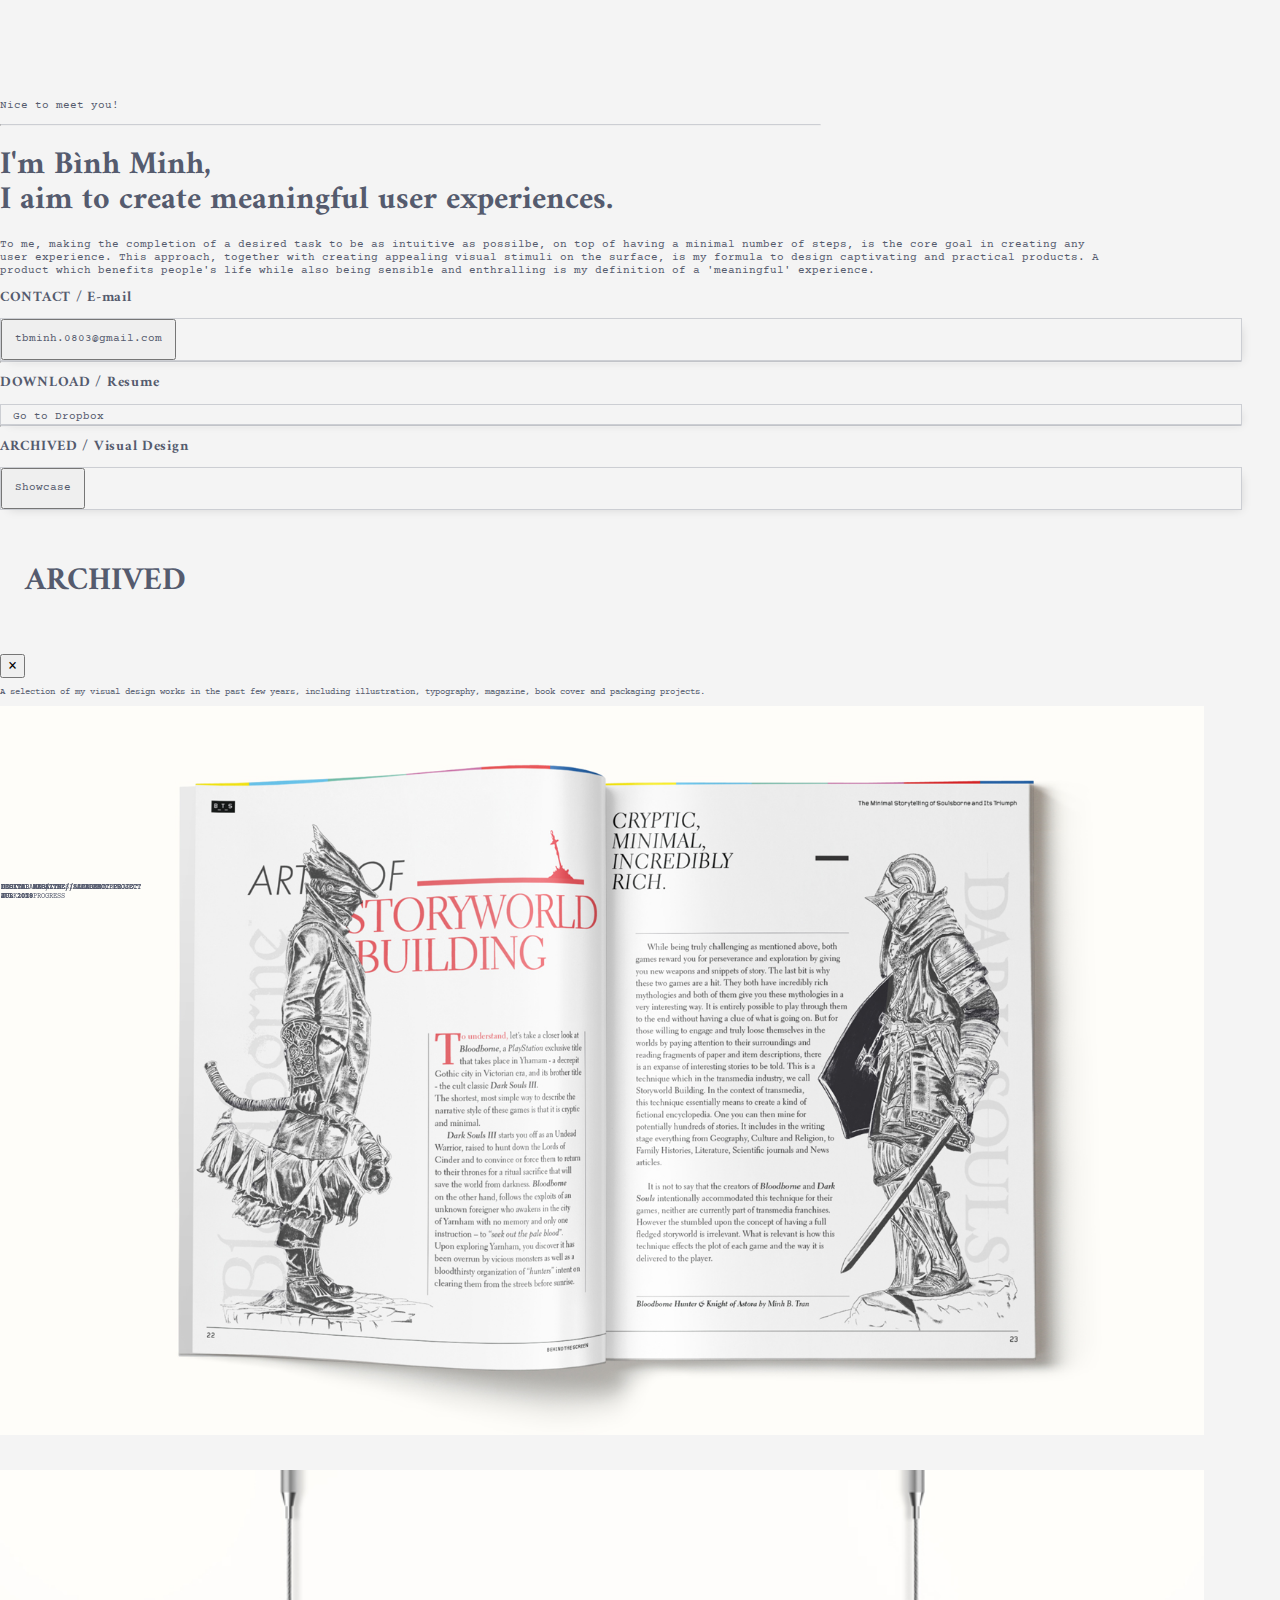
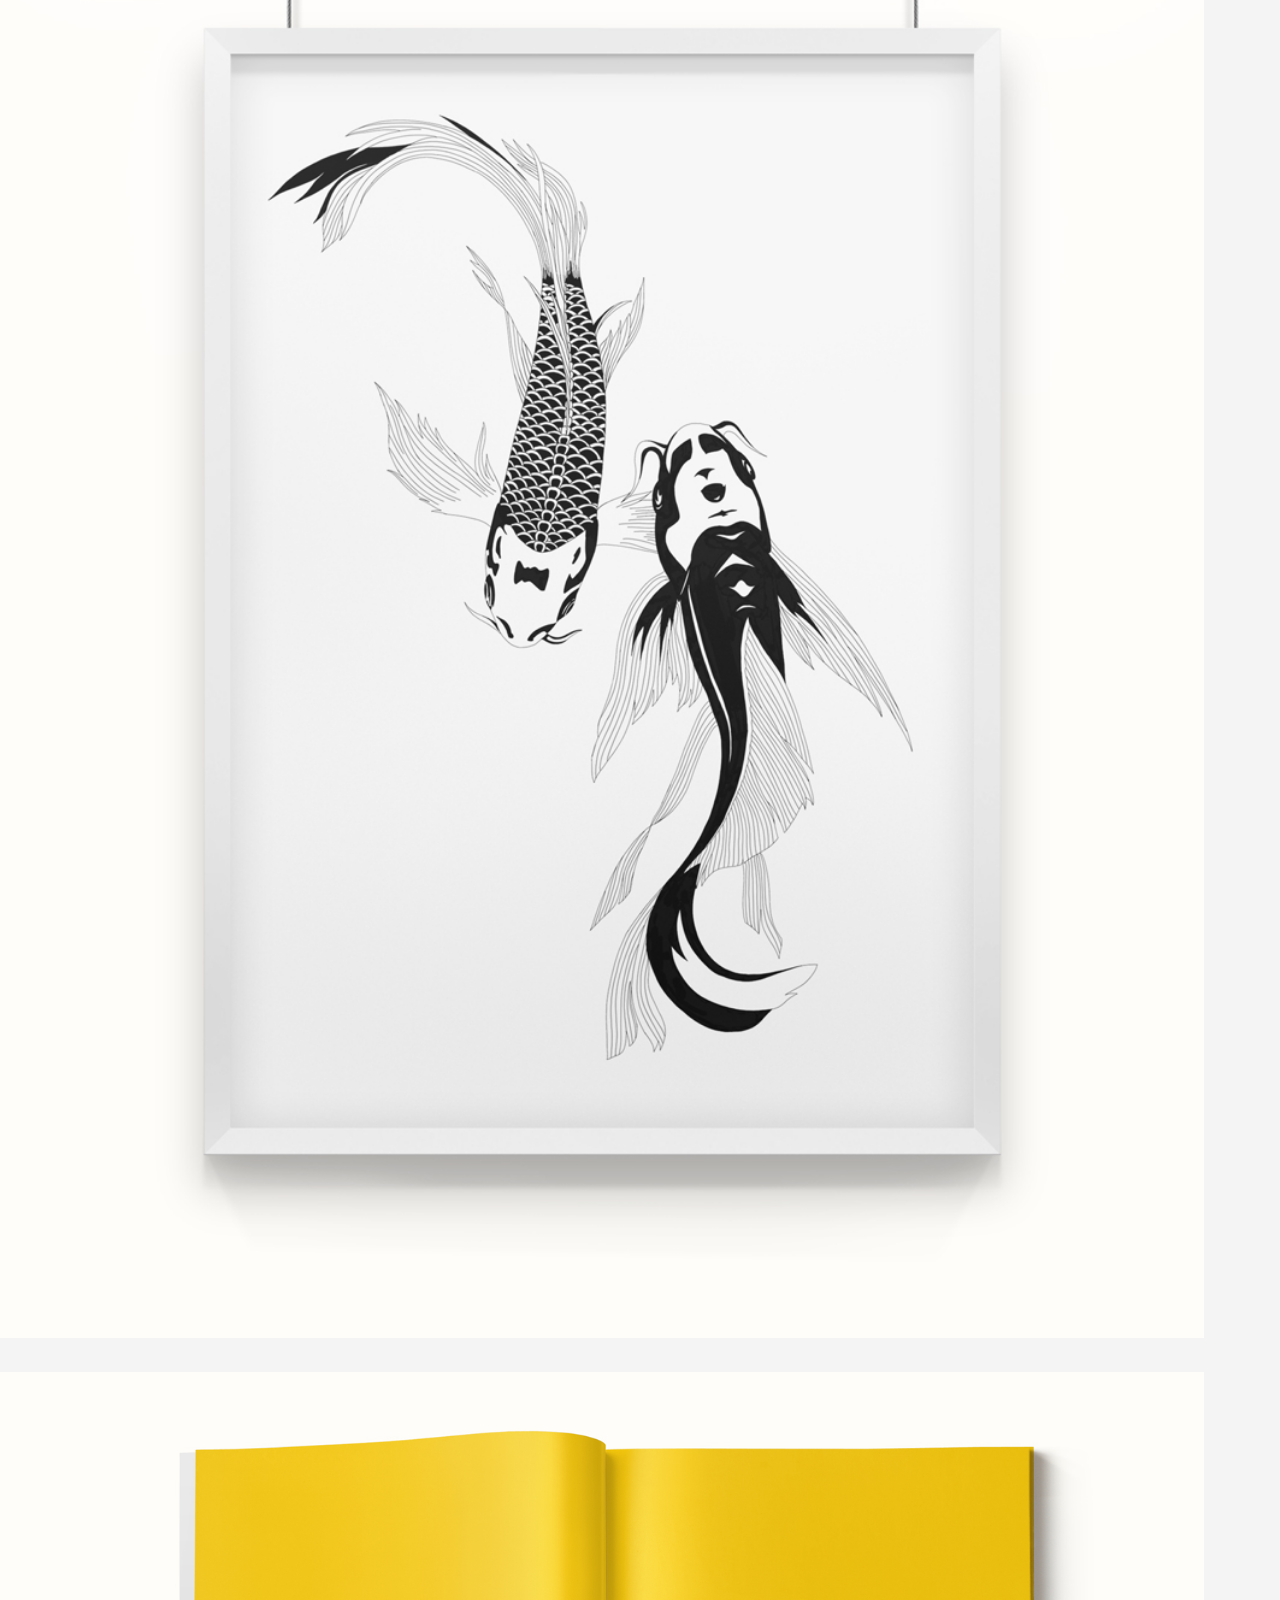
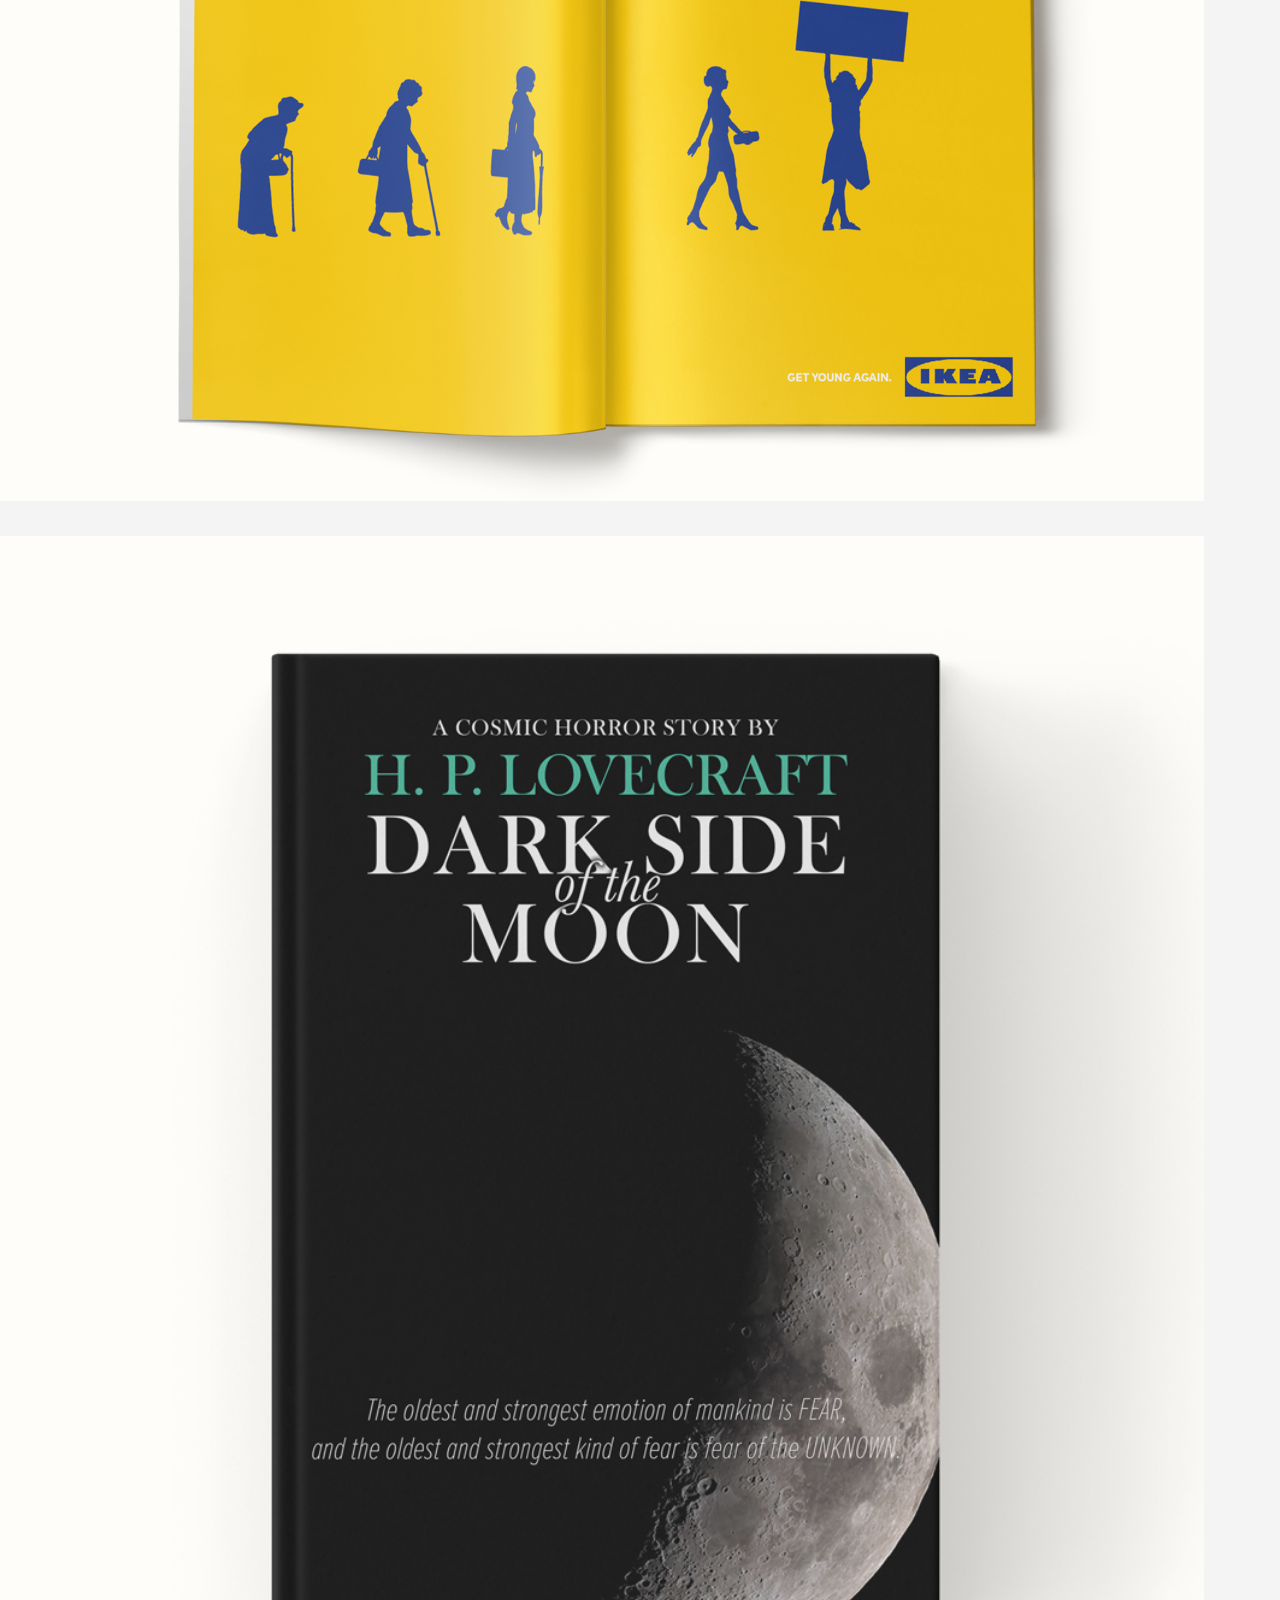
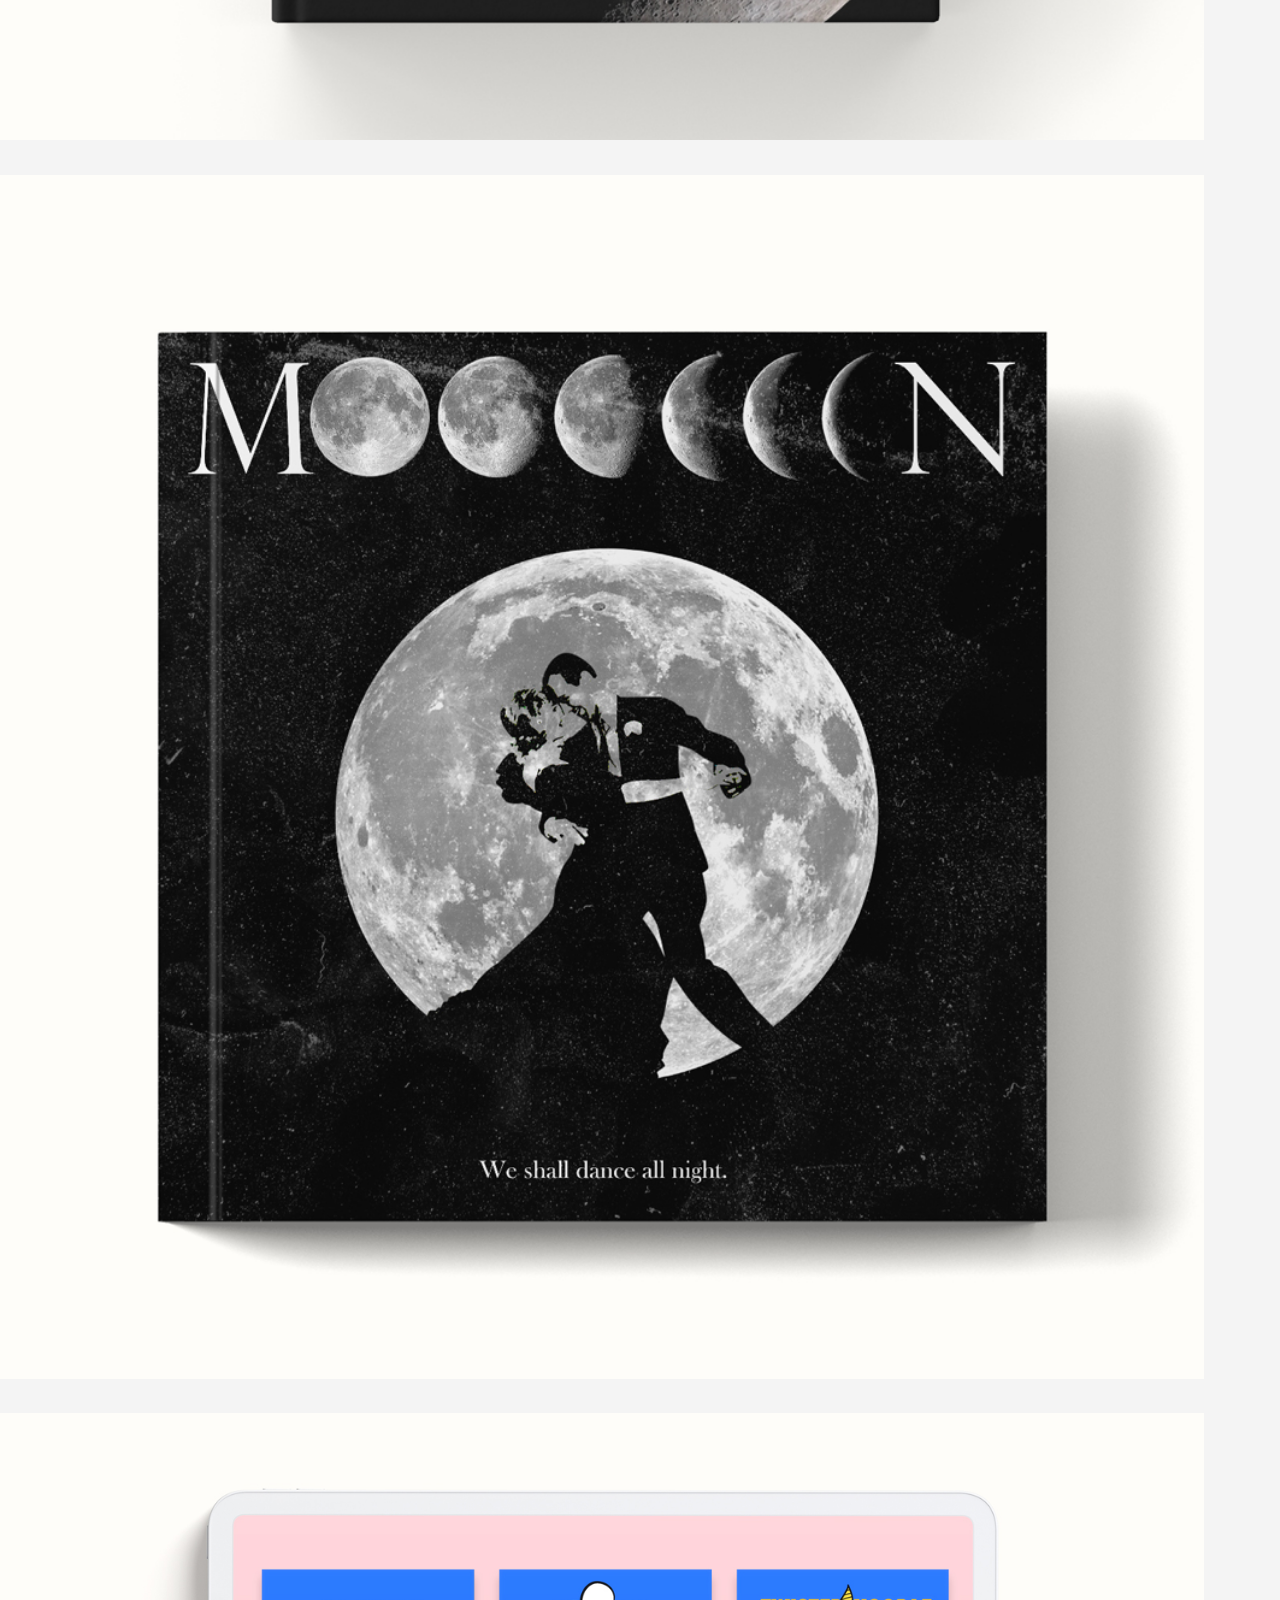
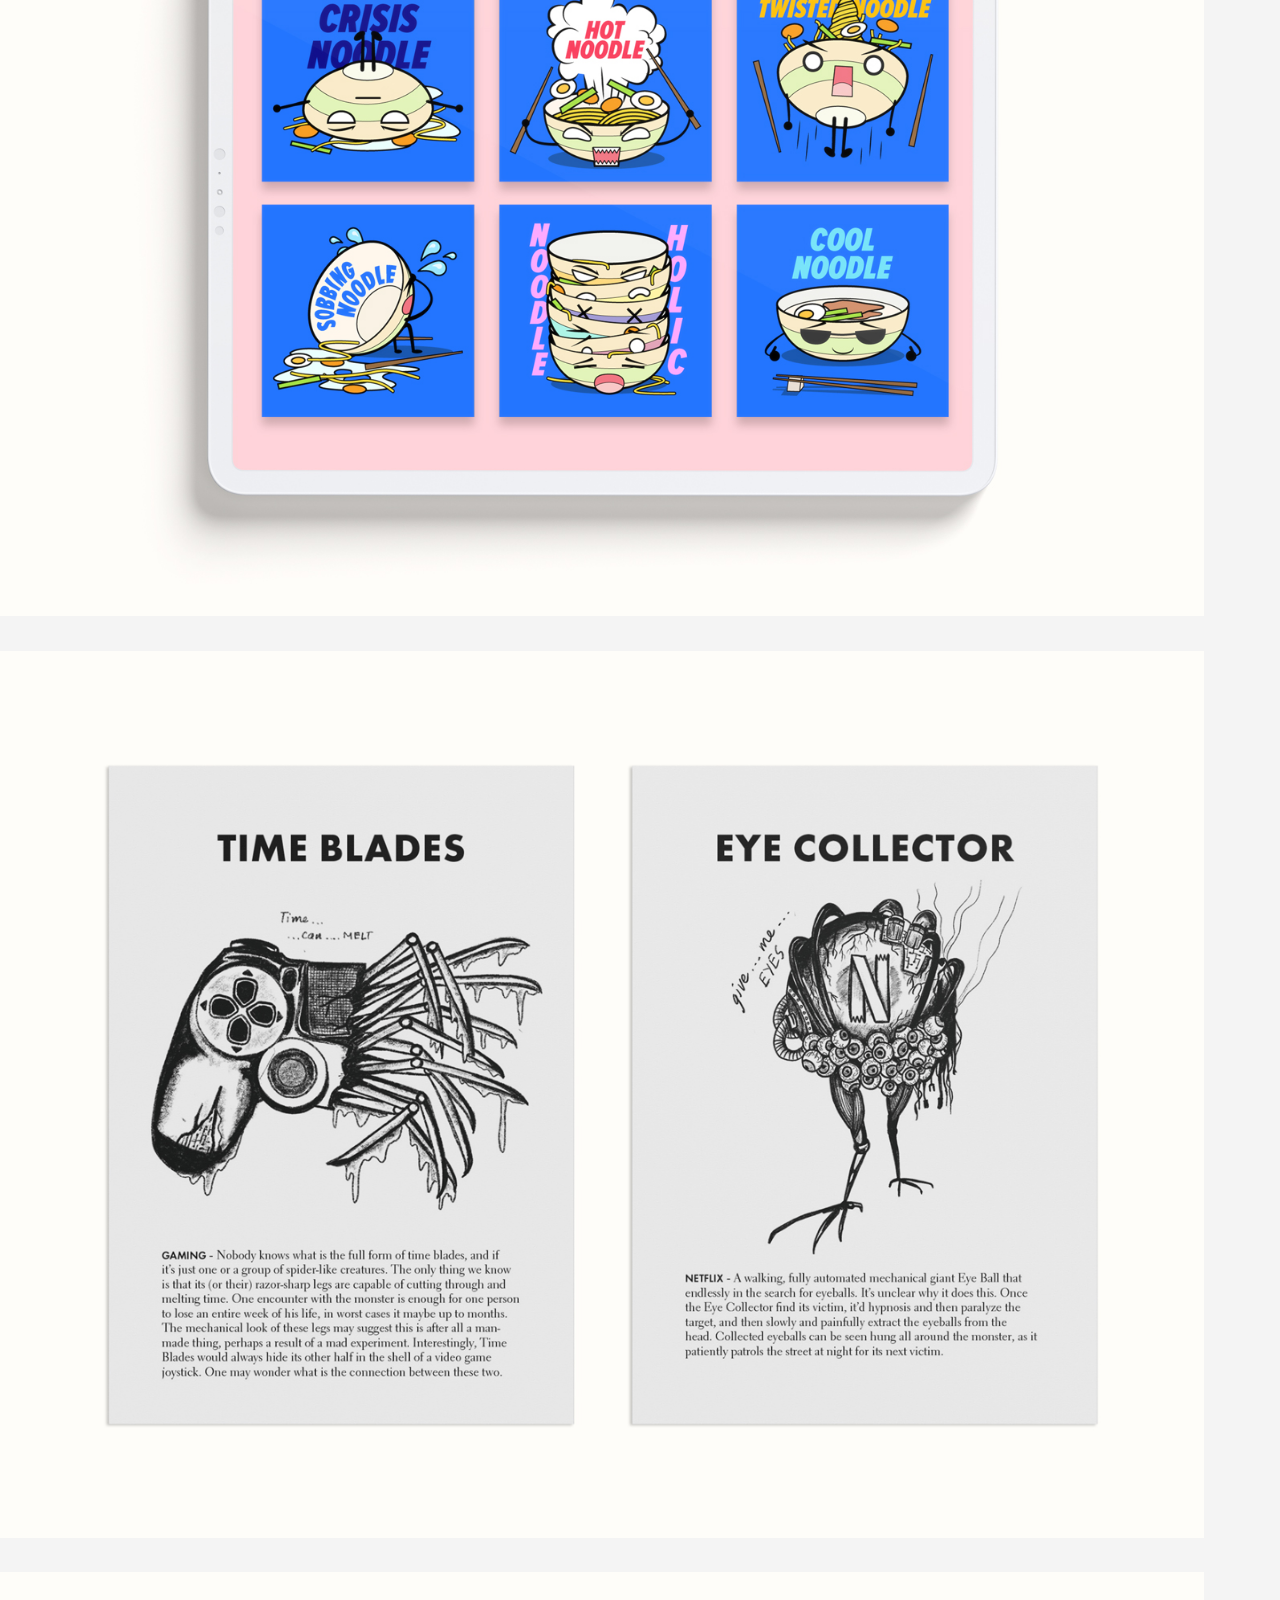
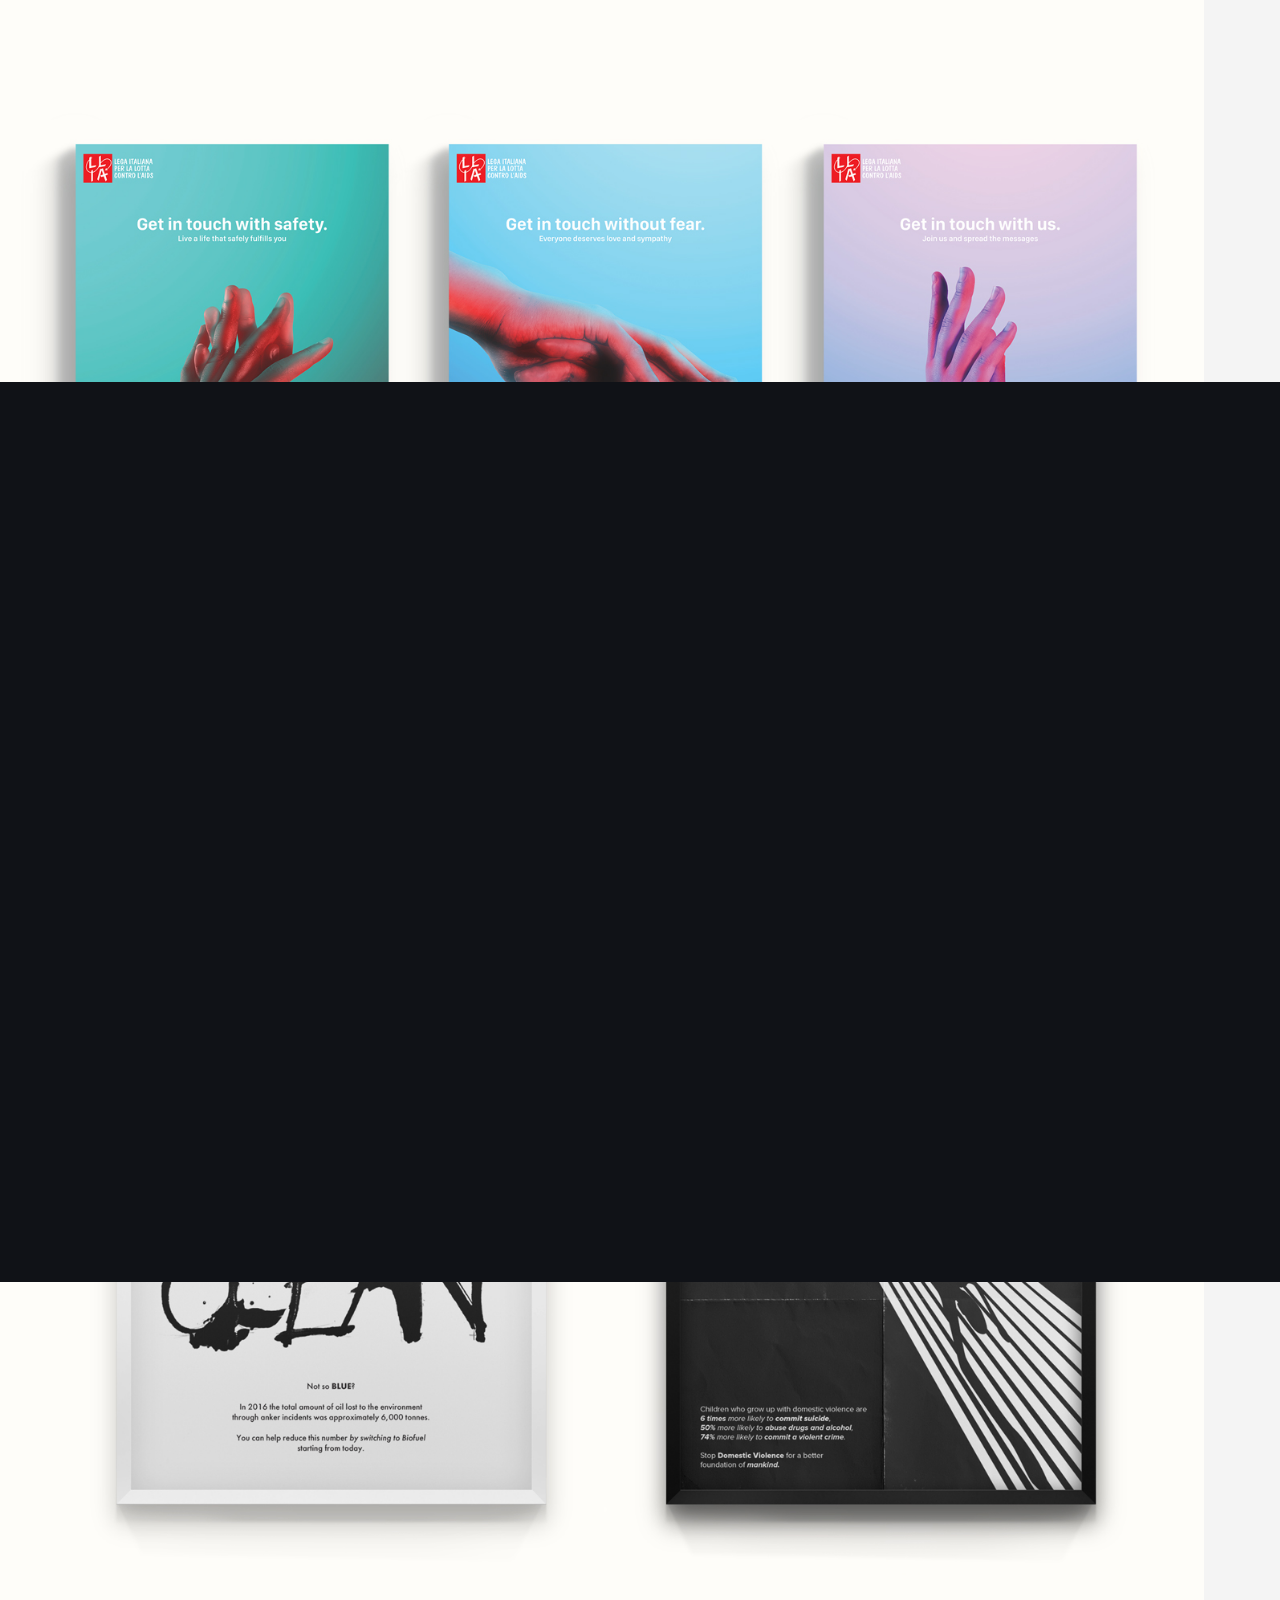
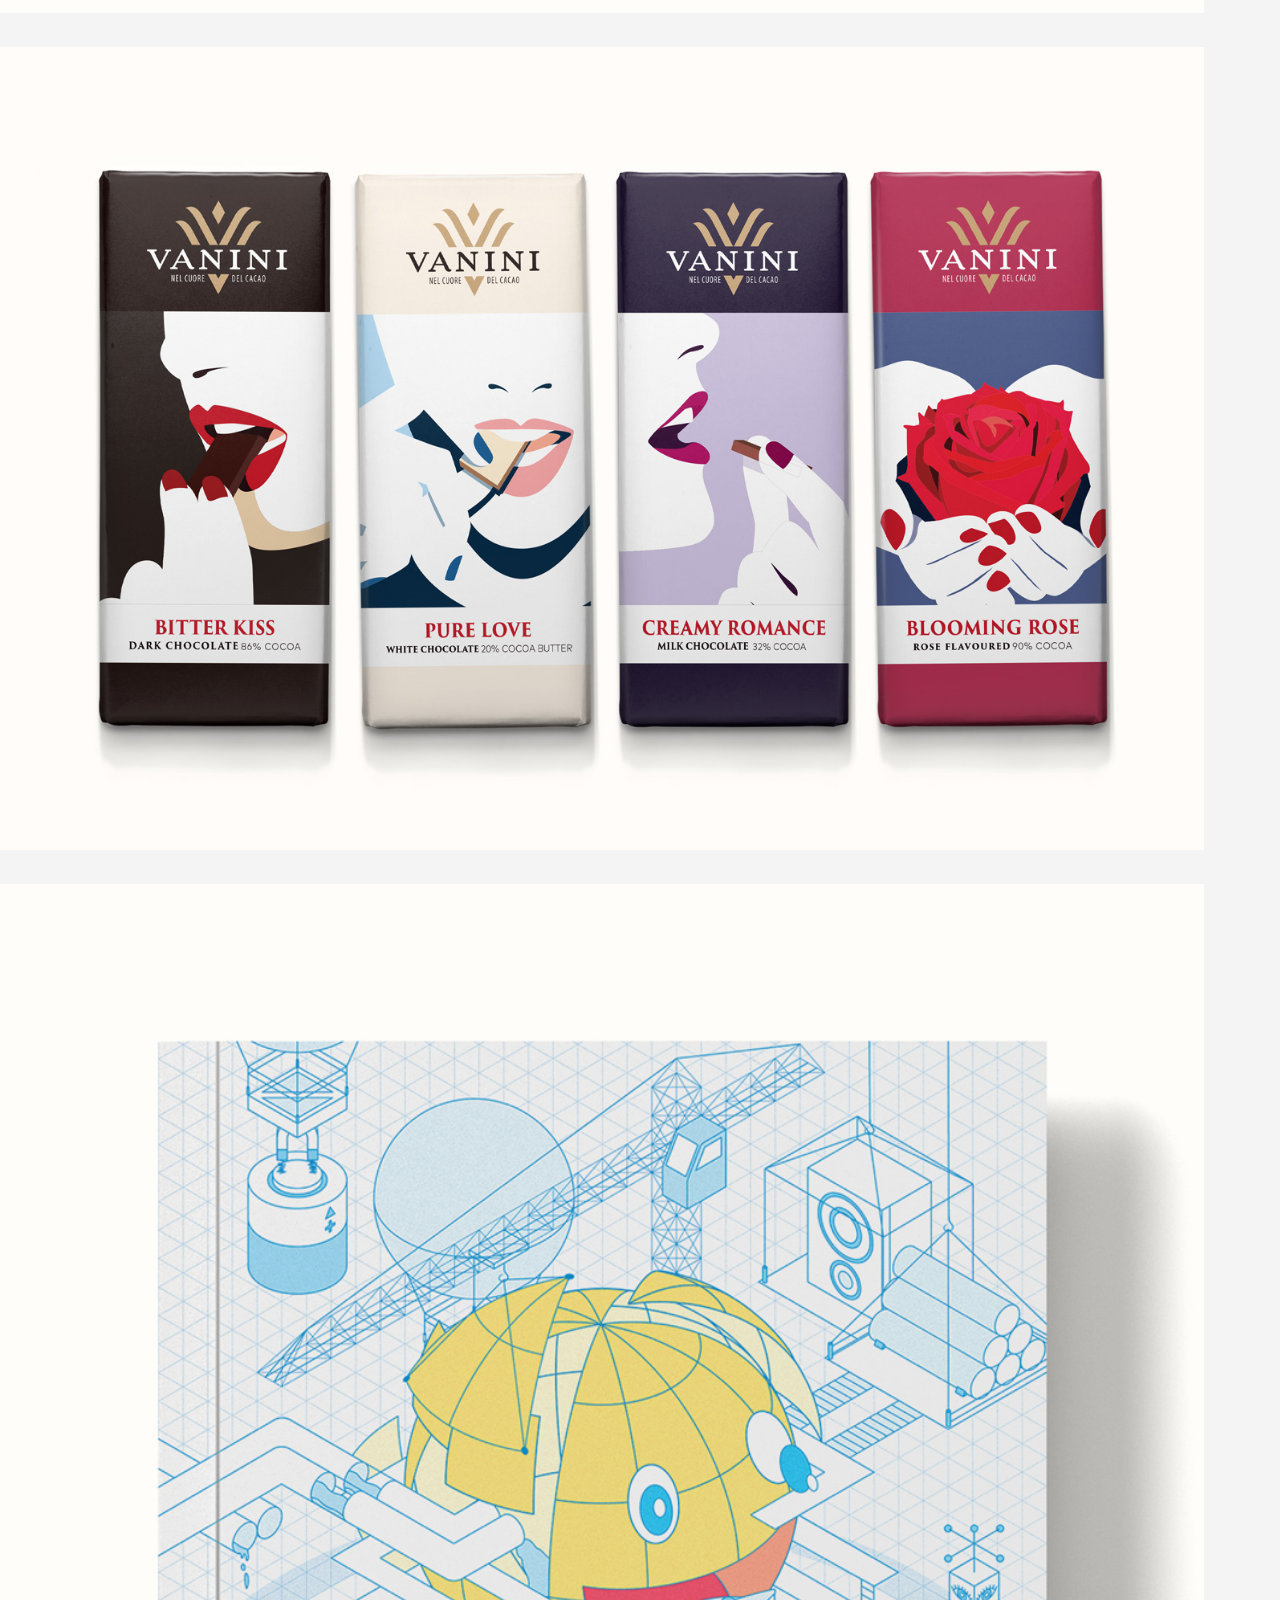
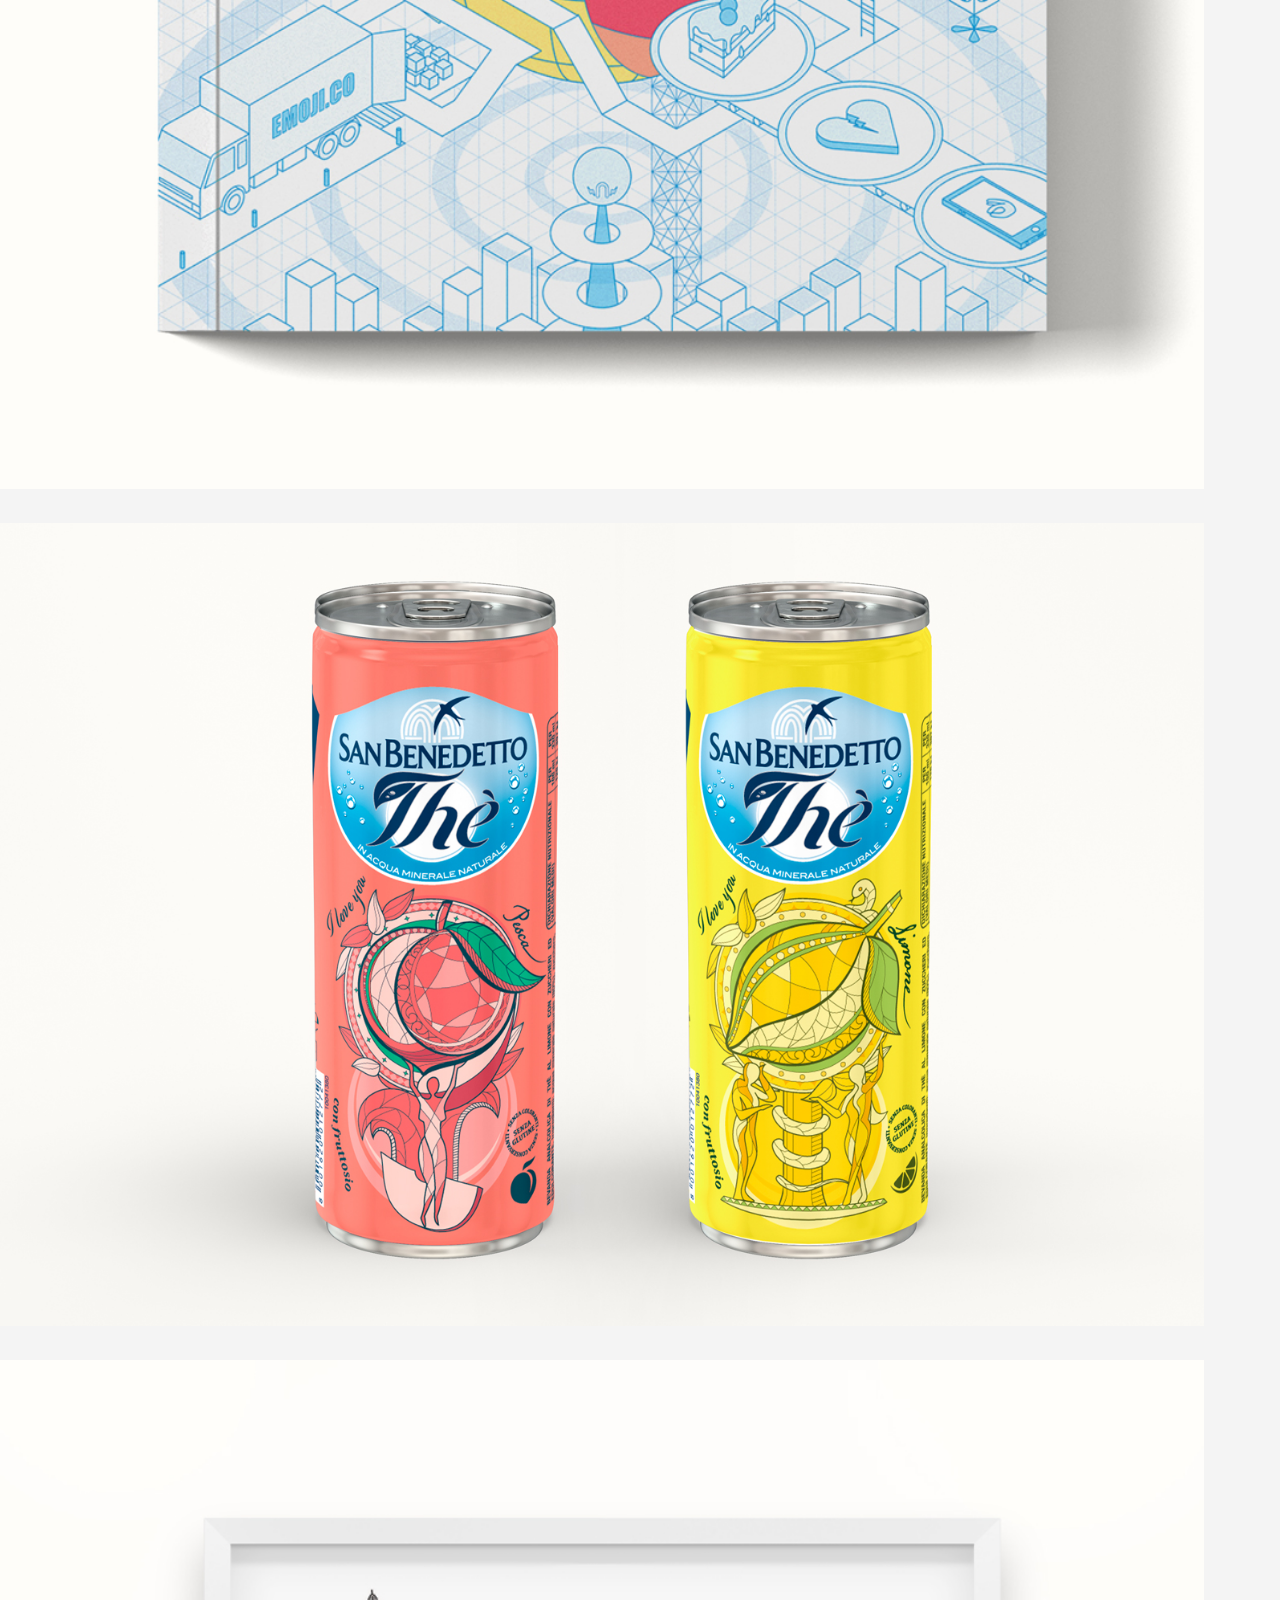
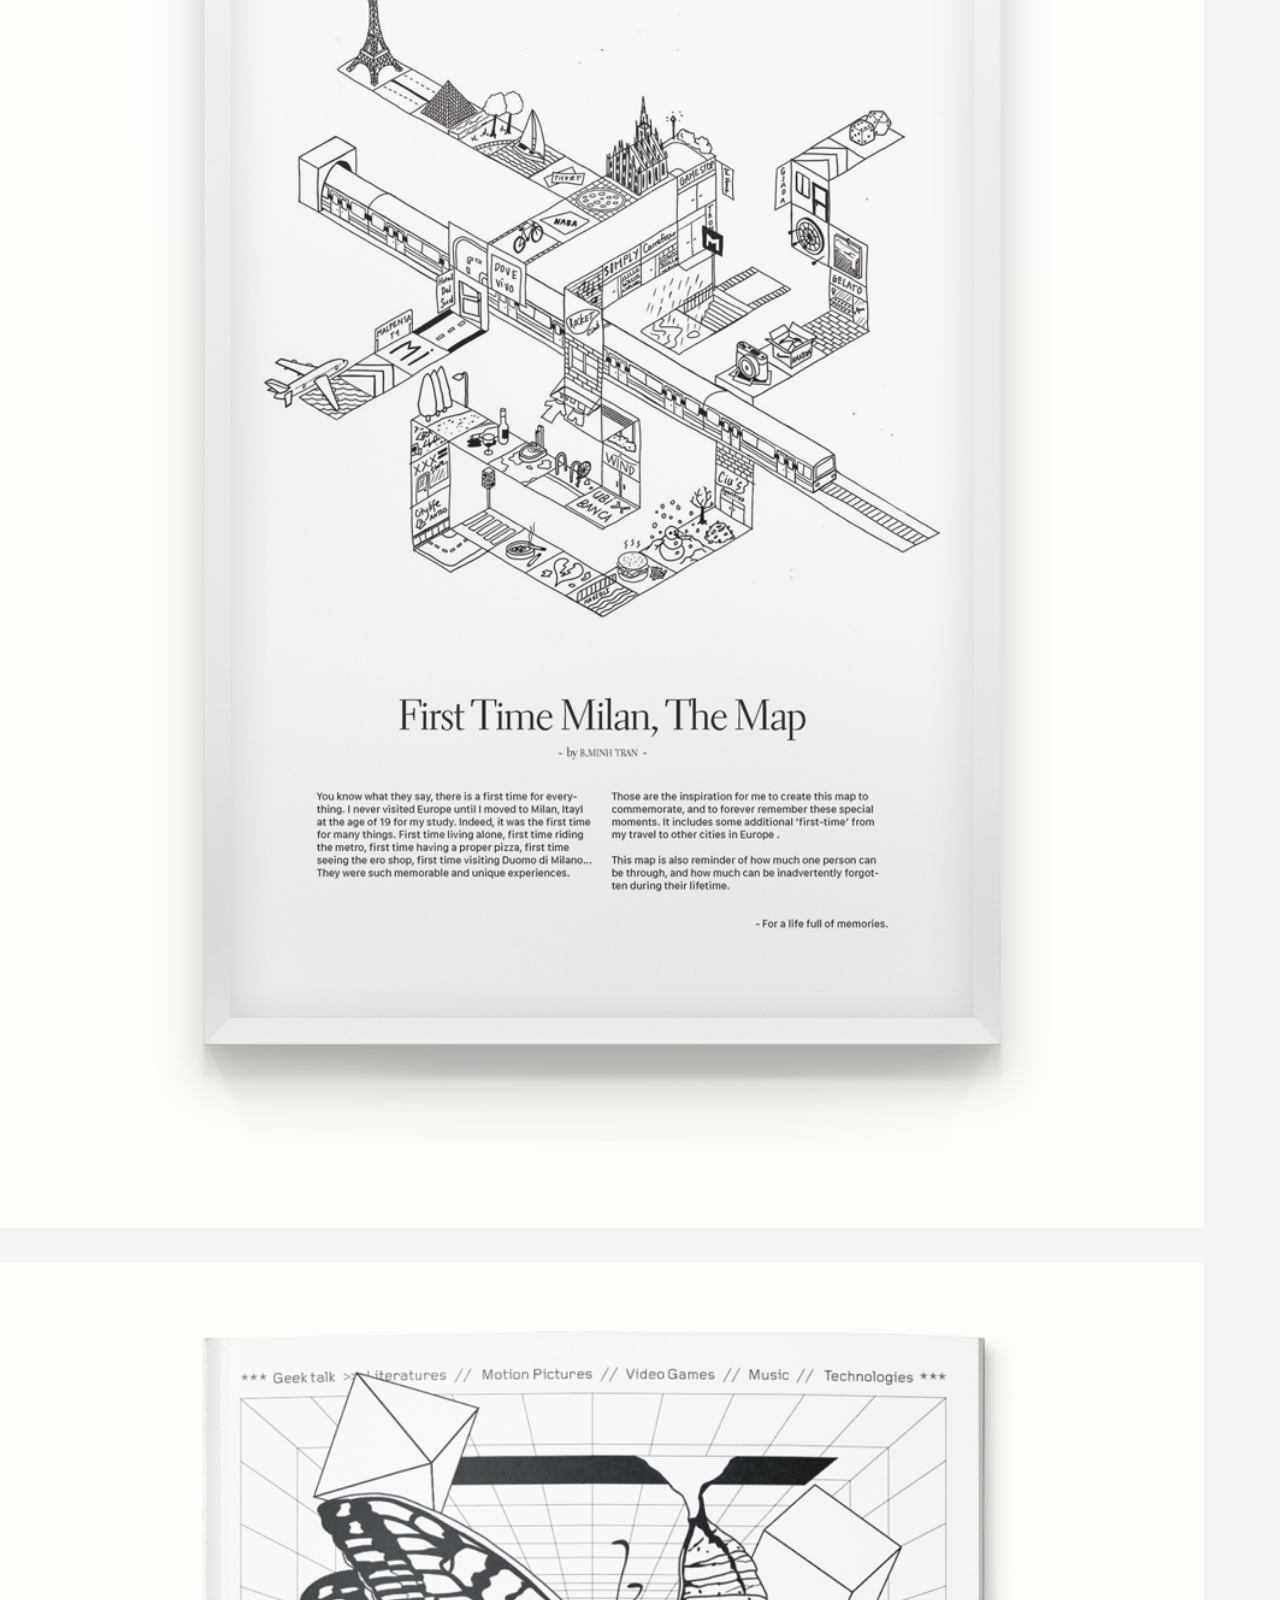
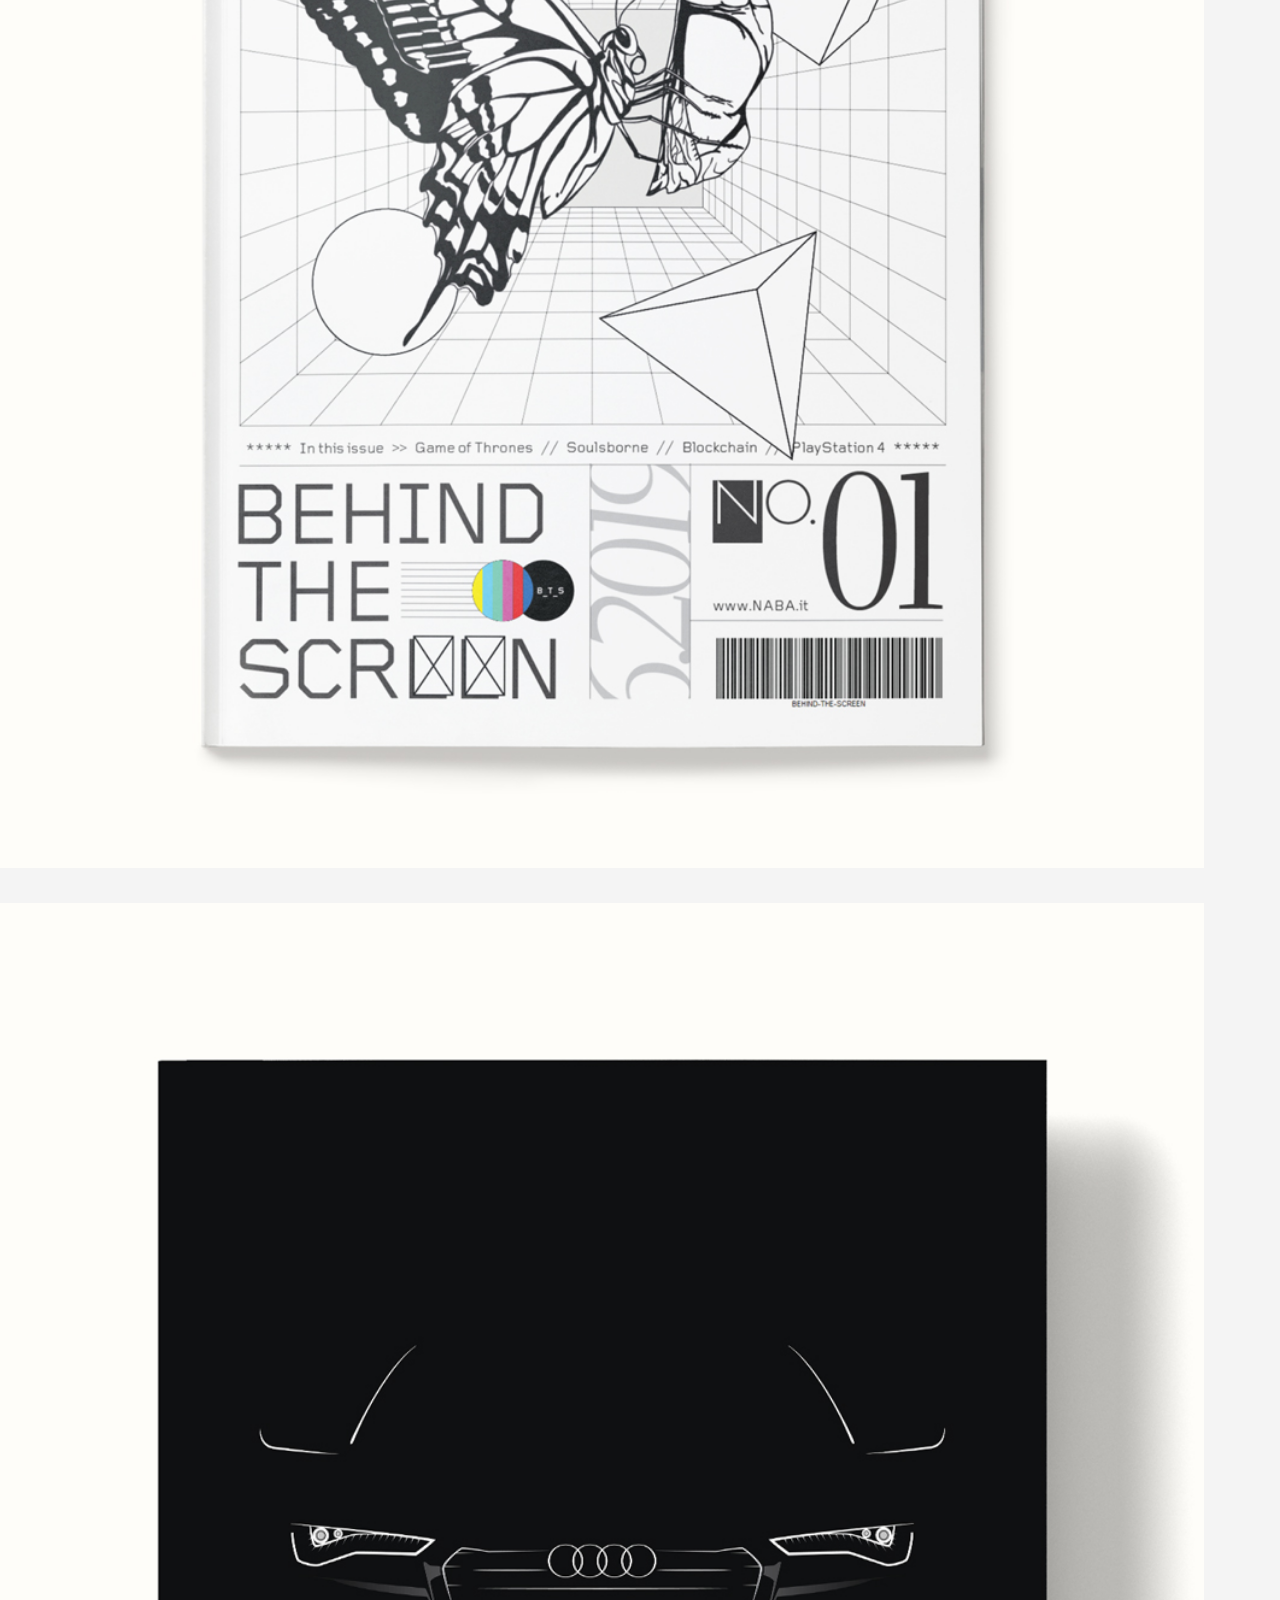
==== commit 22ae3668: "NEW WEBSITE" ====
--- a/index.html
+++ b/index.html
@@ -1,461 +1,256 @@
-<!doctype html>
-<html><head>
-<meta charset="utf-8">
-<meta name="viewport" content="width=device-width,initial-scale=1">
-
-<title>Binh Minh Tr.</title>
-<!--Link Thumbnial-->
-<!--<link rel="image_src" href="img/link_thumb.png" />-->
-<meta property="og:title" content="Binh Minh Tr." />
-<meta property="og:type" content="website" />
-<meta property="og:url" content="https://binhminh-tran.github.io/bminh.web/" />
-<meta property="og:image" content="img/link_thumb.png" />
-<meta property="og:description" content="Interactive Designer Portfolio" /> 
-<!--Load favicon-->
-<link rel="apple-touch-icon-precomposed" sizes="57x57" href="img/favicon/apple-touch-icon-57x57.png" />
-<link rel="apple-touch-icon-precomposed" sizes="114x114" href="img/favicon/apple-touch-icon-114x114.png" />
-<link rel="apple-touch-icon-precomposed" sizes="72x72" href="img/favicon/apple-touch-icon-72x72.png" />
-<link rel="apple-touch-icon-precomposed" sizes="144x144" href="img/favicon/apple-touch-icon-144x144.png" />
-<link rel="apple-touch-icon-precomposed" sizes="60x60" href="img/favicon/apple-touch-icon-60x60.png" />
-<link rel="apple-touch-icon-precomposed" sizes="120x120" href="img/favicon/apple-touch-icon-120x120.png" />
-<link rel="apple-touch-icon-precomposed" sizes="76x76" href="img/favicon/apple-touch-icon-76x76.png" />
-<link rel="apple-touch-icon-precomposed" sizes="152x152" href="img/favicon/apple-touch-icon-152x152.png" />
-<link rel="icon" type="image/png" href="img/favicon/favicon-196x196.png" sizes="196x196" />
-<link rel="icon" type="image/png" href="img/favicon/favicon-96x96.png" sizes="96x96" />
-<link rel="icon" type="image/png" href="img/favicon/favicon-32x32.png" sizes="32x32" />
-<link rel="icon" type="image/png" href="img/favicon/favicon-16x16.png" sizes="16x16" />
-<link rel="icon" type="image/png" href="img/favicon/favicon-128.png" sizes="128x128" />
-<meta name="application-name" content="&nbsp;"/>
-<meta name="msapplication-TileColor" content="#FFFFFF" />
-<meta name="msapplication-TileImage" content="mstile-144x144.png" />
-<meta name="msapplication-square70x70logo" content="mstile-70x70.png" />
-<meta name="msapplication-square150x150logo" content="mstile-150x150.png" />
-<meta name="msapplication-wide310x150logo" content="mstile-310x150.png" />
-<meta name="msapplication-square310x310logo" content="mstile-310x310.png" />
-
-<!--Load CSS-->
-<link href="css/normalize.css" rel="stylesheet" type="text/css">
-<link href="css/style.css" rel="stylesheet" type="text/css">
-<link href="css/responsive.css" rel="stylesheet" type="text/css">
-<link href="css/animate.css" rel="stylesheet" type="text/css"/>
-	
-<!--Load Scripts-->	
-<script src="js/lottie.js" type="text/javascript"></script>
-<!---->	
-<script src="js/jquery-3.4.1.js" type="text/javascript"></script>
-<script src="js/scripts.js" type="text/javascript"></script>
-<!---->		
-<script src="js/page-scroll-progress-bar/jquery.progress.js"></script>
-<script type="text/javascript" src="js/navgoco/jquery.navgoco.js"></script>
-<script type="text/javascript" src="js/navgoco/jquery.cookie.js"></script>
+<!DOCTYPE html>
+<html lang="en">
+
+<head>
+    <meta charset="UTF-8">
+    <meta name="viewport" content="width=device-width, initial-scale=1.0">
+    <meta http-equiv="X-UA-Compatible" content="ie=edge">
+
+    <!--Boostrap 4.5.0-->
+    <link rel="stylesheet" href="https://stackpath.bootstrapcdn.com/bootstrap/4.5.0/css/bootstrap.min.css" integrity="sha384-9aIt2nRpC12Uk9gS9baDl411NQApFmC26EwAOH8WgZl5MYYxFfc+NcPb1dKGj7Sk" crossorigin="anonymous">
+
+    <!--Load CSS-->
+    <link href="css/normalize.css" rel="stylesheet" type="text/css">
+    <link href="css/custom.css" rel="stylesheet" type="text/css">
+    <link href="css/dark-mode.css" rel="stylesheet" type="text/css">
+     
+    <title>B.Minh Tran</title>
+</head>
+
+<body>
+    <!--INTRO-->
+    <div id="intro-cont">
+        <div id="logo-sqn"></div>
+        <div id="name"><h1>BÌNHMINH</h1></div>
+    </div>
+    <div class="container-fluid">
+        <div class="row">
+            <!--SIDE-->
+            <div class="col-12 col-lg-2 position-lg-fixed">
+                <div class="col-lg-4 mt-5 ml-n2" id="logo-container">
+                    <a href="index.html" target="_self"><svg id="b86ad67c-5f5a-4ed0-9bc3-1979ea3775ad" class="svg-state1" data-name="Layer 1" xmlns="http://www.w3.org/2000/svg" viewBox="0 0 1000.1 615.53"><title>Bình Minh</title><path d="M895,148.9C886.52,224,826.56,275.15,778.11,275.15c-66.5,0-101.69-39-154.33-39-61.33,0-106.46,66.3-106.46,71.86C525.8,233,585.76,181.79,634.21,181.79c66.5,0,101.69,39,154.33,39C849.87,220.77,895,154.46,895,148.9Z" transform="translate(0.1 -126.09)"/><path d="M292.7,400.37q-29.37-36.42-67.41-44.05,7.54-.58,15.68-.59,67.3,0,116.15,41.21,30.87,26.61,48,66.74T422.27,551q0,44.65-15.85,82.2T361,695.69q-46.29,39.06-111.44,39.06a214.56,214.56,0,0,1-23.62-1.28q40.59-6.75,70.13-45.57,20.51-27.18,32.41-65.2a258.21,258.21,0,0,0,11.91-77.65,249.72,249.72,0,0,0-12.63-78.79Q315.11,428,292.7,400.37Z" transform="translate(0.1 -126.09)"/><path d="M51,691.86q15.45-20.58,15.46-69V126.09L198.21,148c-23.9,0-41,12-51.41,25.69s-15.55,36.07-15.55,67.14V637.14c0,17.06-1.43,90.2-4.29,104.47L-.1,717.79C23.66,717.79,40.68,705.57,51,691.86Z" transform="translate(0.1 -126.09)"/><path d="M798.26,460.48l50.41,154.84q19,60.1,19,79.18c0,25.76-17.83,44.85-53.51,46.76H1000c-13.69-2.87-23.72-12.09-30.1-17.19q-16.71-12.41-32.49-59.64l-11.52-34.84L830.4,340.42l-39,98.93Z" transform="translate(0.1 -126.09)"/><path d="M537.9,741.26c-20.28-6.73-33.34-18.18-42.27-27.64-13.32-14.11-21.64-33-22.7-56.57q-10.79,26.72-18.88,41-9.32,16.45-19.83,24.57c-10.82,8.91-23.09,18.62-36.79,18.62Z" transform="translate(0.1 -126.09)"/><path d="M560,440.52l40.09-100.1L704.51,659.56l16.69,49.77c5.66,18.37,21.43,30.69,47.31,31.93H582.69c15.6-2.23,26.59-10.83,33-15.27q15.3-10.51,15.29-31.49,0-16.69-9.05-47.22L566.22,461.4Z" transform="translate(0.1 -126.09)"/><path d="M830.4,340.42l-54.24,137.5c10.84-13.1,19.58-25.18,29.44,5.12" transform="translate(0.1 -126.09)"/><path d="M600.06,340.42l-56.64,137.5c10.83-13.1,19.57-25.18,29.43,5.12" transform="translate(0.1 -126.09)"/></svg></a>
+                </div>
+                <div class="col-lg-4 mt-4"><h2 class="mono mono-2">Pursuing practical, meaningful design.</h2></div>
+                <div class="w-100"></div>
+                <div class="col-lg-8"><h2 class="mono mono-2">Hanoi, Vietnam</h2></div>
+                <div class="w-100"></div>
+                <div id="slink" class="col mt-5">
+
+                    <!--linkedin-->
+                    <a href="https://www.linkedin.com/in/bminh-tran" target="_blank"><svg class="mr-2" style="width:18px;" version="1.1" id="Bold" xmlns="http://www.w3.org/2000/svg" xmlns:xlink="http://www.w3.org/1999/xlink" x="0px" y="0px"
+                            viewBox="0 0 512 512" style="enable-background:new 0 0 512 512;" xml:space="preserve">
+                       <path d="M511.9,512L511.9,512l0.1,0V324.2c0-91.9-19.8-162.6-127.2-162.6c-51.6,0-86.3,28.3-100.4,55.2h-1.5v-46.6H181.1V512h106
+                           V342.7c0-44.6,8.4-87.7,63.6-87.7c54.4,0,55.2,50.9,55.2,90.5V512L511.9,512z"/>
+                       <path d="M8.4,170.2h106.2V512H8.4L8.4,170.2z"/>
+                       <path d="M61.5,0C27.5,0,0,27.5,0,61.5s27.5,62.1,61.5,62.1S123,95.4,123,61.5C122.9,27.5,95.4,0,61.5,0z"/>
+                    </svg></a>
+                    
+                    <!--Instagram-->
+                    <a href="https://www.instagram.com/binhminh.tr/" target="_blank"><svg class="mr-2" style="width:20px;" version="1.1" id="Capa_1" xmlns="http://www.w3.org/2000/svg" xmlns:xlink="http://www.w3.org/1999/xlink" x="0px" y="0px"
+                        viewBox="0 0 512 512" style="enable-background:new 0 0 512 512;" xml:space="preserve">
+                        <g>
+                            <g>
+                                <path d="M352,0H160C71.6,0,0,71.6,0,160v192c0,88.4,71.6,160,160,160h192c88.4,0,160-71.6,160-160V160C512,71.6,440.4,0,352,0z
+                                        M464,352c0,61.8-50.2,112-112,112H160c-61.8,0-112-50.2-112-112V160C48,98.2,98.2,48,160,48h192c61.8,0,112,50.2,112,112V352z"/>
+                            </g>
+                        </g>
+                        <g>
+                            <g>
+                                <path d="M256,128c-70.7,0-128,57.3-128,128s57.3,128,128,128s128-57.3,128-128S326.7,128,256,128z M256,336c-44.1,0-80-35.9-80-80
+                                    c0-44.1,35.9-80,80-80s80,35.9,80,80C336,300.1,300.1,336,256,336z"/>
+                            </g>
+                        </g>
+                        <g>
+                            <g>
+                                <circle cx="393.6" cy="118.4" r="17.1"/>
+                            </g>
+                        </g>
+                    </svg></a>
+                    <div class="mt-5 custom-control custom-switch">
+                        <input type="checkbox" class="custom-control-input" id="darkSwitch" />
+                        <label class="custom-control-label" for="darkSwitch"><p class="mono mono-3" style="line-height:2;">Dark Mode</p></label>
+                    </div>
+                </div>
+            </div>
+
+            <!--BASIC INFO-->
+            <div id="sec-2" class="col-lg-8 offset-lg-3 pt-lg-5">
+                <div class="row">
+                    <div class="col-lg-4">
+                        <p class="mono mono-3">Nice to meet you!</p>
+                        <hr align="left" style="width:66%;">
+                        <h1 class="serif serif-2" style="line-height: 1.1em;">I'm <span> Bình Minh,<br></span>I aim to create <span>meaningful</span> user experiences.</h1>
+                    </div>
+                    <div class="col-lg-4"><p class="mono mono-3" style="width:90%">To me, making the completion of a desired task to be as intuitive as possilbe, on top of having a minimal number of steps, is the core goal in creating any user experience. This approach, together with creating appealing visual stimuli on the surface, is my formula to design captivating and practical products. A product which benefits people's life while also being sensible and enthralling is my definition of a 'meaningful' experience. </p></div>
+
+                    <div class="col-lg-3">
+                        <a href="#" data-toggle="collapse" data-target="#collapse-btn-1"><h2 class="serif serif-1 h-color mb-2 text-nowrap">CONTACT / <span>E-mail</span></h2></a>
+                        <div id="collapse-btn-1" class="collapse" >
+                            <div class="card" style="margin-bottom: 0px;">
+                                <button type="button" id="clip" data-clipboard-text="tbminh.0803@gmail.com" class="btn mono mono-3">tbminh.0803@gmail.com</button>
+                            </div>
+                        </div>
+                        <hr class="mb-3" align="left">
+                        <a href="#" data-toggle="collapse" data-target="#collapse-btn-2"><h2 class="serif serif-1 h-color mb-2 text-nowrap">DOWNLOAD / <span>Resume</span></h2></a>
+                        <div id="collapse-btn-2" class="collapse" >
+                            <div class="card" style="margin-bottom: 0px;">
+                                <a href="https://www.dropbox.com/s/6qy445jfaotbthc/CV.bminhtr.2020.pdf?dl=0" class="btn mono mono-3" target="_blank">Go to Dropbox</a>
+                            </div>
+                        </div>
+                        <hr class="mb-3" align="left">
+                        <a href="#" data-toggle="collapse" data-target="#collapse-btn-3"><h2 class="serif serif-1 h-color mb-2 text-nowrap">ARCHIVED / <span>Visual Design</span></h2></a>
+                        <div id="collapse-btn-3" class="collapse" >
+                            <div class="card" style="margin-bottom: 0px;">
+                                <button type="button" class="btn btn-default mono mono-3" data-toggle="modal" data-target="#shcs">Showcase</button>
+                            </div>
+                        </div>
+                        <div class="modal fade" id="shcs" tabindex="-1" role="dialog" aria-labelledby="exampleModalLabel" aria-hidden="true">
+                            <div class="modal-dialog .modal-dialog-centered modal-full" role="document">
+                                <div class="modal-content">
+                                    <div class="modal-header">
+                                            <h5 class="modal-title serif serif-2 mt-4">ARCHIVED</h5>
+                                            <button type="button" class="close" data-dismiss="modal" aria-label="Close">
+                                            <span aria-hidden="true">&times;</span>
+                                            </button>
+                                    </div>
+                                    <div class="modal-body">
+                                        <div class="container-fluid">
+                                            <div class="row mb-3">
+                                                <div class="col-lg-2"><p class="mono mono-2">A selection of my visual design works in the past few years, including illustration, typography, magazine, book cover and packaging projects.</p></div>
+                                            </div>
+                                            <div class="row">
+                                                <div class="col-lg-3"><img src="img/shcs-bts2.jpg"><img src="img/shcs-koi.jpg"><img src="img/shcs-ikea.jpg"><img src="img/shcs-book.jpg"></div>
+                                                <div class="col-lg-3"><img src="img/shcs-moon.jpg"><img src="img/shcs-stickers.jpg"><img src="img/shcs-monster.jpg"><img src="img/shcs-lila.jpg"><img src="img/shcs-awareness.jpg"></div>
+                                                <div class="col-lg-3"><img src="img/shcs-vanini.jpg"><img src="img/shcs-emoji.jpg"><img src="img/shcs-can.jpg"><img src="img/shcs-map.jpg"></div>
+                                                <div class="col-lg-3"><img src="img/shcs-bts1.jpg"><img src="img/shcs-audi.jpg"><img src="img/shcs-drawing.jpg"><img src="img/shcs-anti.jpg"></div>
+                                        
+                                            </div>
+                                            
+                                        </div>
+                                    </div>
+                                </div>
+                            </div>
+                        </div>
+                        <hr align="left">
+                    </div>
+                </div>
+            </div>
+
+            <!--WORKS-->
+            <div id="sec-3" class="col-lg-8 offset-lg-3" style="margin-top:3em;">
+                <hr class="mt-5 mb-4">
+                <h2 class="mono mono-2">WORKS / CASE STUDIES</h2>
+                <div class="row">
+                    <div class="col-lg-4">
+                        <a href="sms.html" target="_self">
+                            <div class="card p-2">
+                                <img class="card-img position-absolute m-n2" src="img/thumbnail.SMS.jpg" alt="Card image">
+                                <div class="card-body">
+                                    <h2 class="card-title serif serif-2">School Management System Concept</h2>
+                                </div>
+                                <div class="card-footer mono mono-1 mb-2">DESKTOP WEBSITE / SIDE PROJECT<br>WORK IN PROGRESS</div>
+                            </div>
+                        </a>
+                    </div>
+                    <div class="col-lg-4">
+                        <a href="yifi.html" target="_self">
+                            <div class="card p-2">
+                                <img class="card-img position-absolute m-n2" src="img/thumbnail.YIFI.jpg" alt="Card image">
+                                <div class="card-body">
+                                    <h2 class="card-title serif serif-2">YIFI,<br>Educational<br>& Interactive<br>Reading App</h2>
+                                </div>
+                                <div class="card-footer mono mono-1 mb-2">MOBILE APP / THESIS PROJECT<br>APR 2020</div>
+                            </div>
+                        </a>
+                    </div>
+                    <div class="col-lg-4">
+                        <a href="bts.html" target="_self">
+                            <div class="card p-2">
+                                <img class="card-img position-absolute m-n2" src="img/thumbnail.BtS.jpg" alt="Card image">
+                                <div class="card-body">
+                                    <h2 class="card-title serif serif-2">B_t_S,<br> Behind The Screens Magazine</h2>
+                                </div>
+                                <div class="card-footer mono mono-1 mb-2">DIGITAL MAGAZINE / ACADEMIC PROJECT<br>JUL 2019</div>
+                            </div>
+                        </a>
+                    </div>
+                    <div class="col-lg-4">
+                        <a href="little.html" target="_self">
+                            <div class="card p-2">
+                                <img class="card-img position-absolute m-n2" src="img/thumbnail.tLT.jpg" alt="Card image">
+                                <div class="card-body">
+                                    <h2 class="card-title serif serif-2">The Little Things,<br> A Magazine About Bugs</h2>
+                                </div>
+                                <div class="card-footer mono mono-1 mb-2">DIGITAL MAGAZINE / ACADEMIC PROJECT<br>JUL 2018</div>
+                            </div>
+                        </a>
+                    </div>
+                    <div class="col-lg-4">
+                        <a href="tsuki.html" target="_self">
+                            <div class="card p-2">
+                                <img class="card-img position-absolute m-n2" src="img/thumbnail.tsuki.jpg" alt="Card image">
+                                <div class="card-body">
+                                    <h2 class="card-title serif serif-2">Tsuki Website,<br> Moon-themed Traditional Japanese Restaurant</h2>
+                                </div>
+                                <div class="card-footer mono mono-1 mb-2">DESKTOP WEBSITE / ACADEMIC PROJECT<br>JUL 2018</div>
+                            </div>
+                        </a>
+                    </div>
+                </div>
+            </div>
+            
+            <!--MORE ABOUT-->
+            <div id="sec-4" class="col-lg-8 offset-lg-3">
+                <hr class="mt-4 mb-3">
+                <div class="row d-flex justify-content-center">
+                    <div class="col-12">
+                        <a class="serif serif-1" href="#" data-toggle="collapse" data-target="#collapse-btn-4">    
+                            <h2 class="mono mono-2 h-color text-center">
+                                &#9755; &nbsp;KNOW ME BETTER</h2></a>
+                    </div>
+                    <div class="col-lg-7 mt-3">
+                        <div id="collapse-btn-4" class="collapse">
+                                <p class="mono mono-3">Designer. Illustrator. Gamer. Cat lover. <br><br> My name is Minh Tran (Trần Bình Minh) and I am a designer who recently graduated in graphic design in Milan, Italy. Since I was a kid, I've had different creative hobbies, starting out with recording the surrounding world in stacks of simple and absurd drawings, and then it was making paper toys and models from guide books and TV tutorials; for a time during my teenage years I was also involved in the PC game modding scene. Now, I'm making designing products and concepts to be my profession. I consider illustrating and drawing to be the handy side skills that I'd love putting to use if a task ever ask for it. I take my time in crafting and composing things, putting quality over quantity with an extra attention to little details. <br><br>My creative satisfaction comes from making something beautiful, engaging and most importantly, beneficial to people. I look forward to working with open, like-minded designers and developers who share the vision of making the world a better place (slowly and steadily) by <strong>improving our life standard through digital products.</strong> <br><br>BM. <*)))<<br><br></p>
+                        </div>
+                    </div>
+                </div>
+                <hr class="mt-n1 mb-4 position-relative">
+            </div>
+
+            <!--FOOTER-->
+            <footer class="col-lg-8 offset-lg-3">
+                <div class="bottom-h d-flex justify-content-center"><div class="text-center justify-content-center align-self-middle m-auto"><p class="serif serif-2 muted" style="line-height: 1.2;">© 2020 <br> Website by B. Minh Tran</p></div></div>
+            </footer>
+            
+
+
+        </div>
+        
+        
+    </div>
     
-</head>
-
-<body>
-	<section id="wrapper">
-		<section id="indicator"></section>
-		<section id="intro-container">
-			<div id="logo-anim"></div>
-			<div id="myName"><h1>BÌNHMINH</h1></div>
-		</section>
-		<section id="logo" class="logo-state1">
-			<a href="index.html" target="_self"><svg id="b86ad67c-5f5a-4ed0-9bc3-1979ea3775ad" class="svg-state1" data-name="Layer 1" xmlns="http://www.w3.org/2000/svg" viewBox="0 0 1000.1 615.53"><title>LOGO_bm</title><path d="M895,148.9C886.52,224,826.56,275.15,778.11,275.15c-66.5,0-101.69-39-154.33-39-61.33,0-106.46,66.3-106.46,71.86C525.8,233,585.76,181.79,634.21,181.79c66.5,0,101.69,39,154.33,39C849.87,220.77,895,154.46,895,148.9Z" transform="translate(0.1 -126.09)"/><path d="M292.7,400.37q-29.37-36.42-67.41-44.05,7.54-.58,15.68-.59,67.3,0,116.15,41.21,30.87,26.61,48,66.74T422.27,551q0,44.65-15.85,82.2T361,695.69q-46.29,39.06-111.44,39.06a214.56,214.56,0,0,1-23.62-1.28q40.59-6.75,70.13-45.57,20.51-27.18,32.41-65.2a258.21,258.21,0,0,0,11.91-77.65,249.72,249.72,0,0,0-12.63-78.79Q315.11,428,292.7,400.37Z" transform="translate(0.1 -126.09)"/><path d="M51,691.86q15.45-20.58,15.46-69V126.09L198.21,148c-23.9,0-41,12-51.41,25.69s-15.55,36.07-15.55,67.14V637.14c0,17.06-1.43,90.2-4.29,104.47L-.1,717.79C23.66,717.79,40.68,705.57,51,691.86Z" transform="translate(0.1 -126.09)"/><path d="M798.26,460.48l50.41,154.84q19,60.1,19,79.18c0,25.76-17.83,44.85-53.51,46.76H1000c-13.69-2.87-23.72-12.09-30.1-17.19q-16.71-12.41-32.49-59.64l-11.52-34.84L830.4,340.42l-39,98.93Z" transform="translate(0.1 -126.09)"/><path d="M537.9,741.26c-20.28-6.73-33.34-18.18-42.27-27.64-13.32-14.11-21.64-33-22.7-56.57q-10.79,26.72-18.88,41-9.32,16.45-19.83,24.57c-10.82,8.91-23.09,18.62-36.79,18.62Z" transform="translate(0.1 -126.09)"/><path d="M560,440.52l40.09-100.1L704.51,659.56l16.69,49.77c5.66,18.37,21.43,30.69,47.31,31.93H582.69c15.6-2.23,26.59-10.83,33-15.27q15.3-10.51,15.29-31.49,0-16.69-9.05-47.22L566.22,461.4Z" transform="translate(0.1 -126.09)"/><path d="M830.4,340.42l-54.24,137.5c10.84-13.1,19.58-25.18,29.44,5.12" transform="translate(0.1 -126.09)"/><path d="M600.06,340.42l-56.64,137.5c10.83-13.1,19.57-25.18,29.43,5.12" transform="translate(0.1 -126.09)"/></svg></a>
-			<section id="menu-mobile"><svg id="f8124175-f88d-47b4-9c96-54bd7483033c" data-name="Capa 1" xmlns="http://www.w3.org/2000/svg" viewBox="0 0 53 34"><title>menu</title><path d="M2,13.5H51a2,2,0,0,0,0-4H2a2,2,0,0,0,0,4Z" transform="translate(0 -9.5)"/><path d="M2,28.5H51a2,2,0,0,0,0-4H2a2,2,0,0,0,0,4Z" transform="translate(0 -9.5)"/><path d="M2,43.5H51a2,2,0,0,0,0-4H2a2,2,0,0,0,0,4Z" transform="translate(0 -9.5)"/></svg></section>
-		</section>
-		<section id="left_nav">
-			<section id="vline"></section>
-			<section id="menu">
-				<ul>
-					<li ><a class="a1" href="#b-home">HOME</a></li>
-					<li ><a class="a2" href="#b-about">ABOUT</a></li>
-					<li ><a class="a3" href="#b-works">WORKS</a></li>
-					<li ><a class="a4" href="#b-contact">CONTACT</a></li>
-				</ul>
-			</section>
-			<section id="slink">
-				<a href="https://www.behance.net/minhtr" target="_blank"><svg id="f26e520e-94f0-46b0-8a1a-f4bb160d4b8f" data-name="Capa 1" xmlns="http://www.w3.org/2000/svg" viewBox="0 0 49.65 49.65"><title>behance</title><path d="M20.89,20.69c0-1.9-1.29-1.9-1.29-1.9H14.28v4.07h5C20.13,22.86,20.89,22.59,20.89,20.69Z"/><path d="M33.22,22.86A3.26,3.26,0,0,0,30,25.68h6A2.73,2.73,0,0,0,33.22,22.86Z"/><path d="M19.6,25.68H14.28v4.89h5c.76,0,2.2-.24,2.2-2.38C21.53,25.66,19.6,25.68,19.6,25.68Z"/><path d="M24.83,0A24.83,24.83,0,1,0,49.65,24.83,24.86,24.86,0,0,0,24.83,0Zm4.39,16.61h7.54v2.26H29.22ZM25.41,28.42c0,5.58-5.81,5.39-5.81,5.39H10.09V15.54H19.6c2.89,0,5.17,1.6,5.17,4.87A3.17,3.17,0,0,1,22,23.88C25.66,23.88,25.41,28.42,25.41,28.42Zm14.1-.3H30a3,3,0,0,0,3.22,3.18c3,0,2.93-2,2.93-2h3.22c0,5.22-6.26,4.86-6.26,4.86-7.5,0-7-7-7-7s0-7,7-7C40.55,20.19,39.51,28.12,39.51,28.12Z"/></svg></a>
-				<a href="https://www.instagram.com/binhminh.tr/" target="_blank"><svg id="be73f15f-e824-4217-9c21-d148d7035b1f" data-name="Capa 1" xmlns="http://www.w3.org/2000/svg" viewBox="0 0 49.65 49.65"><title>instagram</title><path d="M24.83,29.8a5,5,0,1,0-4-7.87,4.9,4.9,0,0,0-.94,2.9A5,5,0,0,0,24.83,29.8Z"/><polygon points="35.68 18.75 35.68 14.58 35.68 13.96 35.05 13.96 30.89 13.97 30.91 18.76 35.68 18.75"/><path d="M24.83,0A24.83,24.83,0,1,0,49.65,24.83,24.86,24.86,0,0,0,24.83,0ZM38.94,21.93V33.49A5.46,5.46,0,0,1,33.49,39H16.16a5.46,5.46,0,0,1-5.45-5.46V16.17a5.46,5.46,0,0,1,5.45-5.46H33.49a5.46,5.46,0,0,1,5.45,5.46Z"/><path d="M32.55,24.83a7.73,7.73,0,1,1-14.88-2.9H13.46V33.49a2.7,2.7,0,0,0,2.7,2.7H33.49a2.7,2.7,0,0,0,2.7-2.7V21.93H32A7.73,7.73,0,0,1,32.55,24.83Z"/></svg></a>
-			</section>
-		</section>
-		<section id="content">
-			<section id="menu-mb-overlay">
-				<ul>
-					<li ><a href="#b-home">HOME</a></li>
-					<li ><a href="#b-about">ABOUT</a></li>
-					<li ><a href="#b-works">WORKS</a></li>
-					<li ><a href="#b-contact">CONTACT</a></li>
-				</ul>
-			</section>
-			<section id="b-home" class="block anchor">
-				<ul>
-					<li>Pursuing</li>
-					<li>Practical,</li>
-					<li>Meaningful</li>
-					<li>and</li>
-					<li>Timeless</li>
-					<li>Design</li>
-				</ul>
-				<p>
-				B.Minh Tran&emsp;/&emsp;Hanoi&emsp;/&emsp;Milan<br>
-				Visual, Interactive designer with illustrative touch.
-				</p>
-				<section id="koi-container">
-					<section id="koi"></section>
-					<section class="S1"></section>
-					<section class="S2"></section>
-					<section class="S3"></section>
-					<section class="S4"></section>
-				</section>
-			</section>
-			<section id="b-about" class="block  anchor">
-				<section id="fire-container">
-					<section id="fire-1" class="fsize"></section>
-					<section id="fire-2" class="fsize"></section>
-					<section id="fire-3" class="fsize"></section>
-					<section id="fire-4" class="fsize"></section>
-				</section>
-				<h2>Hi there, good to see you here!<br>Thanks for visiting.</h2>
-				<p>My name is Minh, born and grew up in the city of Hanoi.<br>I do visual design-related stuffs.<br><br>Throughout my journey in the past few years I’ve come closer to the area of interaction design, while honing my illustrative skills at the same time; and I always try to bring them together to create pieces of design that matter and look beautiful.<br><br>
-				I like to be flexible and to pick up different visual styles for different briefs, rather than constraining myself to one signature style. However, if there has to be <em>one word</em> to describe what all of my works have in common, it would be: <em>clean</em>.<br><br>
-				My long-term mission is to use design and visual appeal in practical ways that benefit people’s life and convey emotions at the same time. All hands on deck for a better world. 
-				</p>
-			</section>
-			<section id="b-works" class="block  anchor">
-				<ul class="switch">
-					<li><button type="button" id="expandAll">Expand</button>&nbsp;/&nbsp;<button type="button" id="collapseAll">Collapse All</button></li>
-				</ul>
-				<ul class="nav">
-						<li><a href="#">Typography</a>
-							<ul>
-								<li><button type="button" class="show-1"><span style="color:#B9B9B9">&#62;</span> Awareness Posters</button></li>
-								<li><button type="button" class="show-2"><span style="color:#B9B9B9">&#62;</span> Experimental Alphabets</button></li> 
-							</ul>
-						</li>
-						<li><a href="#">Illustrations</a>
-							<ul>
-								<li><button type="button" class="show-3"><span style="color:#B9B9B9">&#62;</span> Illustration Compilation</button></li>
-								<li><button type="button" class="show-4"><span style="color:#B9B9B9">&#62;</span> San Benedetto Tea Can 2019</button></li>
-								<li><button type="button" class="show-5"><span style="color:#B9B9B9">&#62;</span> Vanini Chocolate Packaging</button></li>
-							</ul>
-						</li>
-						<!--<li><a href="#">Identity</a>
-							<ul>
-								<li><button type="button" class="show-6"><span style="color:#B9B9B9">&#62;</span> L’Arte di Vivere TV Format</button></li>
-							</ul>
-						</li>-->
-						<li><a href="#">Interactive*</a>
-							<ul>
-								<li><button type="button" class="show-7"><span style="color:#B9B9B9">&#62;</span> Tsuki Restaurant Website</button></li>
-								<li><button type="button" class="show-8"><span style="color:#B9B9B9">&#62;</span> BEHIND_THE_SCREEN e-Magazine</button></li>
-								<li><button type="button" class="show-9"><span style="color:#B9B9B9">&#62;</span> the Little Things e-Magazine</button></li>
-							</ul>
-						</li>
-					</ul>
-				<section id="pframe">
-					<svg id="f844b21d-812a-44e0-904d-ce9aa0938beb" style="z-index: 2" data-name="Layer 1" xmlns="http://www.w3.org/2000/svg" viewBox="0 0 939.56 1001.56"><defs><style>.a0367509-dd15-409a-90d1-fdcf994e8061{fill:gray;}</style></defs><title>frame</title><path class="a0367509-dd15-409a-90d1-fdcf994e8061" d="M938,0V1000H0V0H938m.78-.78H-.78V1000.78H938.78V-.78Z" transform="translate(0.78 0.78)"/></svg>
-					<section id="p-1" class="p-atb"></section>
-					<section id="p-2" class="p-atb"></section>
-					<section id="p-3" class="p-atb"></section>
-					<section id="p-4" class="p-atb"></section>
-					<section id="p-5" class="p-atb"></section>
-					<section id="p-6" class="p-atb"></section>
-					<section id="p-7" class="p-atb"></section>
-					<section id="p-8" class="p-atb"></section>
-					<section id="p-9" class="p-atb"></section>
-					<svg id="fb0052f2-8e1a-4e23-84b1-598277186406" style="z-index: 0" data-name="Layer 1" xmlns="http://www.w3.org/2000/svg" viewBox="0 0 939.56 1001.56"><defs><style>.a7fa0b39-5e0d-4909-991f-a34181d0c0e8{fill:gray;}.f0d38535-ac7b-48e2-8fed-d48fad0d8792{fill:none;stroke:gray;stroke-miterlimit:10;stroke-width:0.78px;}</style></defs><title>frame</title><path class="a7fa0b39-5e0d-4909-991f-a34181d0c0e8" d="M938,34.38V1000H31.27V34.38H938m.78-.79H30.49v967.19H938.78V33.59Z" transform="translate(0.78 0.78)"/><path class="a7fa0b39-5e0d-4909-991f-a34181d0c0e8" d="M938,250v750H234.5V250H938m.78-.78H233.72v751.56H938.78V249.22Z" transform="translate(0.78 0.78)"/><line class="f0d38535-ac7b-48e2-8fed-d48fad0d8792" x1="0.78" y1="0.78" x2="350.97" y2="372.66"/><path class="a7fa0b39-5e0d-4909-991f-a34181d0c0e8" d="M938,371.88V1000H350.19V371.88H938m.78-.79H349.41v629.69H938.78V371.09Z" transform="translate(0.78 0.78)"/><path class="a7fa0b39-5e0d-4909-991f-a34181d0c0e8" d="M938,500v500H469V500H938m.78-.78H468.22v501.56H938.78V499.22Z" transform="translate(0.78 0.78)"/><line class="f0d38535-ac7b-48e2-8fed-d48fad0d8792" x1="469.78" y1="500.78" x2="938.78" y2="1000.78"/><line class="f0d38535-ac7b-48e2-8fed-d48fad0d8792" x1="469.78" y1="1000.78" x2="938.78" y2="500.78"/><path class="a7fa0b39-5e0d-4909-991f-a34181d0c0e8" d="M938,0V1000H0V0H938m.78-.78H-.78V1000.78H938.78V-.78Z" transform="translate(0.78 0.78)"/></svg>
-				</section>
-			</section>
-			<button type="button" id="close-bttn"><svg id="b7dffdc4-6c17-4db8-a42b-cf6b4e22de81" data-name="Capa 1" xmlns="http://www.w3.org/2000/svg" viewBox="0 0 357 357"><title>close-button</title><g id="f6f31122-5b8e-4186-babe-c6ca14cfaafc" data-name="close"><polygon points="357 35.7 321.3 0 178.5 142.8 35.7 0 0 35.7 142.8 178.5 0 321.3 35.7 357 178.5 214.2 321.3 357 357 321.3 214.2 178.5 357 35.7"/></g></svg></button>
-			<section id="overlay-container">
-				<!--TYPO1-->
-				<section id="overlay-content-1" class="overlay-atb">
-					<section class="column c-01">
-						<h2>Awareness Posters</h2>
-						<p><span>/ Typography / &#35;JC290517 /</span></p>
-					</section>
-					<section class="column c-02">
-						<p>I never forget the experience I had with professor James Clough, my first Typography teacher, and the one who made me take this area of design seriously. This was one of the first major projects we had: the task was to use typography to conduct messages which increase awareness on existing social issues, under the form of poster. I went with Oil Spill and Domestic Violence, and made use of strong appearance of heavy white and black contrast and bold typography to create straight forward and striking pieces of visual communication.<br><br>Done with ink and digital software.</p>
-					</section>
-					<section class="img-container container-1">
-						<img src="img/projects/pstr-typ-2@1.5x-100.jpg" alt="Typography-Awareness" class="img9H">
-					</section>
-					<img src="img/projects/typ-2-mockup-2.jpg" alt="Typography-Awareness" class="img80W">
-					<section class="img-container container-1">
-						<img src="img/projects/pstr-typ-1@1.5x-100.jpg" alt="Typography-Awareness" class="img9H" style="border: 1px solid rgba(255, 255, 255, 0.2)">
-					</section>
-					<img src="img/projects/typ-1-mockup-1.jpg" alt="Typography-Awareness" class="img80W">
-					<img src="img/projects/typ-1-mockup-2.jpg" alt="Typography-Awareness" class="img80W">
-					<section class="img-container container-2">
-						<img src="img/projects/pstr-typ-2@1.5x-100.jpg" alt="Typography-Awareness" class="img9H">
-						<img src="img/projects/pstr-typ-1@1.5x-100.jpg" alt="Typography-Awareness" class="img9H" style="border: 1px solid rgba(255, 255, 255, 0.2)" >
-					</section>
-					<img src="img/projects/urban-1.jpg" alt="Typography-Awareness" class="img100W">
-					<img src="img/projects/urban-2.jpg" alt="Typography-Awareness" class="img100W">
-					<img src="img/projects/urban-3.jpg" alt="Typography-Awareness" class="img100W">
-					<button type="button" class="overlay-scrolltop"><svg xmlns="http://www.w3.org/2000/svg" viewBox="0 0 1000 1000"><title>overlay_scrolltotop</title><path d="M1000,500c0,276.14-223.86,500-500,500S0,776.14,0,500,223.86,0,500,0,1000,223.86,1000,500ZM796.82,467.62,500,170.8l-18.09,18.09h0L203.18,467.62a25.58,25.58,0,1,0,36.18,36.18L474.42,268.74V791.86a25.58,25.58,0,0,0,51.16,0V268.74L760.64,503.8a25.58,25.58,0,1,0,36.18-36.18Z" transform="translate(0 0)"/></svg></button>
-				</section>
-				<!--TYPO2-->
-				<section id="overlay-content-2" class="overlay-atb">
-					<section class="column c-01">
-						<h2>Experimental Alphabets</h2>
-						<p><span>/ Typography / &#35;JC050617 /</span></p>
-					</section>
-					<section class="column c-02">
-						<p>A highly experimental work with the purpose of understanding the anatomy of each letter in the Latin alphabet. Each alphabet was done using a particular and unusual tool to create special texture and feel. </p>
-					</section>
-					<section class="img-container container-1">
-						<img src="img/projects/alphabet-1.jpg" alt="Typography-Alphabet" class="img9H">
-						<section class="column c-03">
-							<p><span>#01 /</span> Broken Plastic Tip</p>
-						</section>
-					</section>
-					<section class="img-container container-1">
-						<img src="img/projects/alphabet-2.jpg" alt="Typography-Alphabet" class="img9H">
-						<section class="column c-03">
-							<p><span>#02 /</span> Finger Prints</p>
-						</section>
-					</section>
-					<section class="img-container container-1">
-						<img src="img/projects/alphabet-3.jpg" alt="Typography-Alphabet" class="img9H">
-						<section class="column c-03">
-							<p><span>#03 /</span> Coins</p>
-						</section>
-					</section>
-					<button type="button" class="overlay-scrolltop"><svg xmlns="http://www.w3.org/2000/svg" viewBox="0 0 1000 1000"><title>overlay_scrolltotop</title><path d="M1000,500c0,276.14-223.86,500-500,500S0,776.14,0,500,223.86,0,500,0,1000,223.86,1000,500ZM796.82,467.62,500,170.8l-18.09,18.09h0L203.18,467.62a25.58,25.58,0,1,0,36.18,36.18L474.42,268.74V791.86a25.58,25.58,0,0,0,51.16,0V268.74L760.64,503.8a25.58,25.58,0,1,0,36.18-36.18Z" transform="translate(0 0)"/></svg></button>
-				</section>
-				<!--ILL1-->
-				<section id="overlay-content-3" class="overlay-atb">
-					<section class="column c-01">
-						<h2>Illustration Compilation</h2>
-						<p><span>/ Illustration / &#35;FP180918 /</span></p>
-					</section>
-					<section class="column c-02">
-						<p>Collection of hand-picked illustrations from what I’ve done during the course of Illustration Techniques. I always try to find different languages for different works, depending on the task and the audience; hence the listed works have a variety of fashion rather than one single approach. <br><br>Description for each work included: brief, theme, and title. </p>
-					</section>
-					<section class="img-container container-1">
-						<img src="img/projects/i-emoji.jpg" alt="Illustrations" class="img9H">
-						<section class="column c-03">
-							<p><span>The Birth of Emoji /</span> "EMO Construction Site"</p>
-						</section>
-					</section>
-					<section class="img-container container-1">
-						<img src="img/projects/i-audi.jpg" alt="Illustrations" class="img9H" style="border: 1px solid rgba(255, 255, 255, 0.2)">
-						<section class="column c-03">
-							<p><span>Illustration for Audi /</span> "Prestigious Lines"</p>
-						</section>
-					</section>
-					<section class="img-container container-1">
-						<img src="img/projects/i-bolt.jpg" alt="Illustrations" class="img8W">
-						<section class="column c-03">
-							<p><span>Celebrity Portrait /</span> "Usain Bolt"</p>
-						</section>
-					</section>
-					<section class="img-container container-1">
-						<img src="img/projects/i-spots.png" alt="Illustrations" class="img8W">
-						<section class="column c-03">
-							<p><span>Spot Illustrations /</span> "Healthy Life Style" <br>Drink Coffee / Meditate / Have a Pet<br>Get Enough Sleep / Unplug Yourself / Enjoy Music</p>
-						</section>
-					</section>
-					<section class="img-container container-1">
-						<img src="img/projects/i-stickers.png" alt="Illustrations" class="img8W">
-						<section class="column c-03">
-							<p><span>Sticker Design / Food /</span> "Noodleholic"</p>
-						</section>
-					</section>
-					<button type="button" class="overlay-scrolltop"><svg xmlns="http://www.w3.org/2000/svg" viewBox="0 0 1000 1000"><title>overlay_scrolltotop</title><path d="M1000,500c0,276.14-223.86,500-500,500S0,776.14,0,500,223.86,0,500,0,1000,223.86,1000,500ZM796.82,467.62,500,170.8l-18.09,18.09h0L203.18,467.62a25.58,25.58,0,1,0,36.18,36.18L474.42,268.74V791.86a25.58,25.58,0,0,0,51.16,0V268.74L760.64,503.8a25.58,25.58,0,1,0,36.18-36.18Z" transform="translate(0 0)"/></svg></button>
-				</section>
-				<!--ILL2-->
-				<section id="overlay-content-4" class="overlay-atb">
-					<section class="column c-01">
-						<h2>San Benedetto Tea Can 2019</h2>
-						<p><span>/ Illustration / Packagaing Design / &#35;DM161218 /</span></p>
-					</section>
-					<section class="column c-02">
-						<p>The job was to create new visuals for San Benedetto sleek tea can in the year 2019, distributed in Italian market. The concept is to use inspirations from artworks seen on traditional Italian crafts like porcelain, ceramic ware, and primarily, stained glass.<br><br>Following the conceptual phase, the illustrations were realized with signature features from aforementioned arts; they tell the stories of love and desire with depictions of Adam and Eve, and Venus - the Goddess of Love and beauty, which are fitting choice for both the chosen concept and the on-going “love” theme of San Benedetto Tea.<br><br><br>
-						In collaboration with artist <span style="text-decoration: underline"><a href="https://www.instagram.com/nikoff.art/" target="_blank">GEORGI NIKOV</a></span> (peach illustration).<br><br>Special Thanks to <span>DNYANESH MAID</span>, <span>YI-SHAN</span>, and <span>JIE JIN</span>.</p>
-					</section>
-					<section class="img-container container-1">
-						<img src="img/projects/tea-1.png" alt="San Benedetto Tea" class="img9H">	
-					</section>
-					<img src="img/projects/tea-2.jpg" alt="San Benedetto Tea" class="img100W">
-					<section class="img-container container-1">
-						<img src="img/projects/tea-color-1.gif" alt="San Benedetto Tea" class="img9H">
-						<img src="img/projects/tea-color-2.gif" alt="San Benedetto Tea" class="img9H">
-					</section>
-					<img src="img/projects/tea_display1.jpg" alt="San Benedetto Tea" class="img100W">
-					<img src="img/projects/tea_display2.jpg" alt="San Benedetto Tea" class="img100W">
-					<img src="img/projects/tea_display3.jpg" alt="San Benedetto Tea" class="img100W">
-					<button type="button" class="overlay-scrolltop"><svg xmlns="http://www.w3.org/2000/svg" viewBox="0 0 1000 1000"><title>overlay_scrolltotop</title><path d="M1000,500c0,276.14-223.86,500-500,500S0,776.14,0,500,223.86,0,500,0,1000,223.86,1000,500ZM796.82,467.62,500,170.8l-18.09,18.09h0L203.18,467.62a25.58,25.58,0,1,0,36.18,36.18L474.42,268.74V791.86a25.58,25.58,0,0,0,51.16,0V268.74L760.64,503.8a25.58,25.58,0,1,0,36.18-36.18Z" transform="translate(0 0)"/></svg></button>
-				</section>
-				<!--ILL3-->
-				<section id="overlay-content-5" class="overlay-atb">
-					<section class="column c-01">
-						<h2>Vanini Chocolate Packaging</h2>
-						<p><span>/ Illustration / Packagaing Design / &#35;PB180217 /</span></p>
-					</section>
-					<section class="column c-02">
-						<p>Around 2 years ago I was heavily inspired from Malika Favre – renowned French artist. It was quite the obsession indeed; you cannot really get away from the seductive colors and clean, beautiful lines in her works. So I decided to lay this out on my next design project, which is packaging design for Vanini Chocolate. Bearing dominant feminine and alluring language, being influenced by Favre that was, the work was then fitted into special Valentine edition. <br><br><em>Love, sweetness, want, desire. One might have to consider checking out Vanini Chocolate Valentine Edition when the love-making season is close.</em> </p>
-					</section>
-					<section class="img-container container-1">
-						<img src="img/projects/vanini-1.png" alt="Illustrations" class="img9H">
-						<img src="img/projects/vanini-2.png" alt="Illustrations" class="img9H">	
-					</section>
-					<img src="img/projects/vanini_display1.jpg" alt="Vanini Chocolate Packaging" class="img100W">
-					<img src="img/projects/vanini_display2.jpg" alt="Vanini Chocolate Packaging" class="img100W">
-					<img src="img/projects/vanini_display3.jpg" alt="Vanini Chocolate Packaging" class="img100W">
-					<img src="img/projects/vanini_display4.jpg" alt="Vanini Chocolate Packaging" class="img100W">
-					<button type="button" class="overlay-scrolltop"><svg xmlns="http://www.w3.org/2000/svg" viewBox="0 0 1000 1000"><title>overlay_scrolltotop</title><path d="M1000,500c0,276.14-223.86,500-500,500S0,776.14,0,500,223.86,0,500,0,1000,223.86,1000,500ZM796.82,467.62,500,170.8l-18.09,18.09h0L203.18,467.62a25.58,25.58,0,1,0,36.18,36.18L474.42,268.74V791.86a25.58,25.58,0,0,0,51.16,0V268.74L760.64,503.8a25.58,25.58,0,1,0,36.18-36.18Z" transform="translate(0 0)"/></svg></button>
-				</section>
-				<!--INT1-->
-				<section id="overlay-content-7" class="overlay-atb">
-					<section class="column c-01">
-						<h2>Tsuki Restaurant Website</h2>
-						<p><span>/ Web Design / UI/UX / &#35;LF110718 /</span></p>
-					</section>
-					<section class="column c-02">
-						<p>My first web design project, done for the first module of the course with the same name. The brief was creating a website for fictional traditional Japanese restaurant Tsuki, one with a Moon-themed experience. <br><br>The full website was realized with a lot kept in mind: captivating and elegant visual while maintaining a traditional feeling, and immersive enough for the visitor to understand the atmospheric Lunar settings; straight-forward, easy-to-navigate UI with shortcuts leading to essential section like Map and Reservation; and on top of all, a generally seamless web surfing experience.<br><br>You can visit the website through the link below. </p>
-					</section>
-					<section class="column c-02" style="width:80%">
-						<a href="https://binhminh-tran.github.io/tsuki.bminh-tran.web/" target="_blank"><p style="font-size: 1.2em;font-weight:500; color: #FF5B5B; text-decoration: underline; text-align: center">&#62;&#62; tsuki.bminh-tran.web</p></a>
-					</section>
-					<img src="img/projects/tsuki-1.png" alt="Tsuki Web Design" class="img100W">
-					<img src="img/projects/tsuki-5.png" alt="Tsuki Web Design" class="img80W">
-					<img src="img/projects/tsuki-3.png" alt="Tsuki Web Design" class="img80W">
-					<img src="img/projects/tsuki-4.png" alt="Tsuki Web Design" class="img80W">
-					<img src="img/projects/tsuki-2.png" alt="Tsuki Web Design" class="img80W">
-					<section class="column c-02" style="width:60%;  margin: 20% 0 15% 0">
-						<p><span style="color:#FF5B5B">DISCLAIMER:</span> Tsuki is fictional, with the sole purpose for this project only.<br>All Photographic materials belong to <a href="https:http://www.nishiki.it/" target="_blank"><span style="font-weight: 500; font-size: 1em; color:#FF5B5B; text-decoration: underline">Nishiki Restaurant Milano</span></a> and other edited internet sources.</p>
-					</section>
-					<button type="button" class="overlay-scrolltop"><svg xmlns="http://www.w3.org/2000/svg" viewBox="0 0 1000 1000"><title>overlay_scrolltotop</title><path d="M1000,500c0,276.14-223.86,500-500,500S0,776.14,0,500,223.86,0,500,0,1000,223.86,1000,500ZM796.82,467.62,500,170.8l-18.09,18.09h0L203.18,467.62a25.58,25.58,0,1,0,36.18,36.18L474.42,268.74V791.86a25.58,25.58,0,0,0,51.16,0V268.74L760.64,503.8a25.58,25.58,0,1,0,36.18-36.18Z" transform="translate(0 0)"/></svg></button>
-				</section>
-				<!--INT2-->
-				<section id="overlay-content-8" class="overlay-atb">
-					<section class="column c-01">
-						<h2>BEHIND_THE_SCREEN</h2>
-						<p><span>/ Editorial / UI/UX / &#35;GS-IK-DM080719 /</span></p>
-					</section>
-					<section class="column c-02">
-						<p>To design a digital magazine for the approved subject by our mentor: the world Behind the Screen. It was the very last project of 3-year academic design program I had in Milan, Italy; so we, me and my group partners, put in everything of our skills and what we had learned. I was extremely lucky to be teamed up with talented and capable people, and we managed to pull off one of our proudest accomplishment. <br><br>There were many walls: choosing contents, creating contents, designing the universal UI for a very diverse collection of topics, creating interesting interactions that utilize digital platforms, then connecting everything with smooth navigation experience… Challenges were surpassed one after another, and we finished the project with great satisfaction and commendation from our mentor.</p>
-					</section>
-					<section class="img-container container-1">
-						<img src="img/projects/BtS-display.png" alt="Editorial-BehindTheScreen" class="img9H">
-					</section>
-					<section class="demo-p">
-						<section class="img-container container-1">
-							<img src="img/projects/iPad_frame_portrait.png" alt="Editorial-BehindTheScreen" class="img9H" style="margin-bottom: 0">
-						</section>
-						<section class="video-container">
-							<iframe width="1920" height="1440" src="https://www.youtube.com/embed/Jvx_SuW2V3A?rel=0&modestbranding=1&autohide=1&showinfo=0&controls=0&autoplay=0&mute=1&vq=hd1440&loop=1&playlist=Jvx_SuW2V3A" frameborder="0" allow="accelerometer; encrypted-media; gyroscope; picture-in-picture" allowfullscreen></iframe>
-						</section>
-					</section>
-					<img src="img/projects/BtS-1.png" alt="Editorial-BehindTheScreen" class="img100W">
-					<section class="demo-p">
-						<section class="img-container container-1">
-							<img src="img/projects/iPad_frame_portrait.png" alt="Editorial-BehindTheScreen" class="img9H" style="margin-bottom: 0">
-						</section>
-						<section class="video-container">
-							<iframe width="1920" height="1440" src="https://www.youtube.com/embed/F78bnHOW_68?rel=0&modestbranding=1&autohide=1&showinfo=0&controls=0&autoplay=0&mute=1&vq=hd1440&loop=1&playlist=F78bnHOW_68" frameborder="0" allow="accelerometer; encrypted-media; gyroscope; picture-in-picture" allowfullscreen></iframe>
-						</section>
-					</section>
-					<section class="demo-p">
-						<section class="img-container container-1">
-							<img src="img/projects/iPad_frame_portrait.png" alt="Editorial-BehindTheScreen" class="img9H" style="margin-bottom: 0">
-						</section>
-						<section class="video-container">
-							<iframe width="1920" height="1440" src="https://www.youtube.com/embed/yvNYL92-uVE?rel=0&modestbranding=1&autohide=1&showinfo=0&controls=0&autoplay=0&mute=1&vq=hd1440&loop=1&playlist=yvNYL92-uVE" frameborder="0" allow="accelerometer; encrypted-media; gyroscope; picture-in-picture" allowfullscreen></iframe>
-						</section>
-					</section>
-					<section class="column c-02"><p>Article &#35;1 Contents and Interaction by illustrator <span style="text-decoration: underline"><a href="https://www.behance.net/IliyanaKostova" target="_blank">ILIYANA KOSTOVA</a></span>.</p></section>
-					<section class="demo-p">
-						<section class="img-container container-1">
-							<img src="img/projects/iPad_frame_portrait.png" alt="Editorial-BehindTheScreen" class="img9H" style="margin-bottom: 0">
-						</section>
-						<section class="video-container">
-							<iframe width="1920" height="1440" src="https://www.youtube.com/embed/dZTqVC-cF9U?rel=0&modestbranding=1&autohide=1&showinfo=0&controls=0&autoplay=0&mute=1&vq=hd1440&loop=1&playlist=dZTqVC-cF9U" frameborder="0" allow="accelerometer; encrypted-media; gyroscope; picture-in-picture" allowfullscreen></iframe>
-						</section>
-					</section>
-					<section class="column c-02"><p>Article &#35;3 Contents and Interaction by designer <span style="text-decoration: underline"><a href="https://www.instagram.com/dnyanesh_maid/" target="_blank">DNYANESH MAID</a></span>.</p></section>
-					<section class="column c-01">
-						<h2>B_T_S Print Adaptation</h2>
-						<p><span>/ Editorial / Layout / &#35;GS080719 /</span></p>
-					</section>
-					<section class="column c-02">
-						<p>My personal adaptation of the digital version. The goal is to achieve clean and dynamic, yet highly organized layout, elevated by beautiful typography. Also includes a few extra artworks and a lot of love and care.</p>
-					</section>
-					<img src="img/projects/BtS_p_display.png" alt="Editorial-BehindTheScreen" class="img100W">
-					<section class="img-container container-1">
-						<img src="img/projects/BtS_p_cover.png" alt="Editorial-BehindTheScreen" class="img9H">
-					</section>
-					<img src="img/projects/BtS_p_1.png" alt="Editorial-BehindTheScreen" class="img100W">
-					<img src="img/projects/BtS_p_1.2.png" alt="Editorial-BehindTheScreen" class="img100W">
-					<img src="img/projects/BtS_p_2.png" alt="Editorial-BehindTheScreen" class="img100W">
-					<img src="img/projects/BtS_p_3.png" alt="Editorial-BehindTheScreen" class="img100W">
-					<img src="img/projects/BtS_p_3.1.png" alt="Editorial-BehindTheScreen" class="img100W">
-					<img src="img/projects/BtS_p_4.png" alt="Editorial-BehindTheScreen" class="img100W">
-					<img src="img/projects/BtS_p_5.png" alt="Editorial-BehindTheScreen" class="img100W">
-					<img src="img/projects/BtS_p_6.png" alt="Editorial-BehindTheScreen" class="img100W">
-					<img src="img/projects/BtS_p_7.png" alt="Editorial-BehindTheScreen" class="img100W">
-					<img src="img/projects/BtS_p_display2.jpg" alt="Editorial-BehindTheScreen" class="img100W">
-					<section class="img-container container-1" style="margin-bottom: 0">
-						<img src="img/projects/BtS-display_e-p.png" alt="Editorial-BehindTheScreen" class="img9H">
-					</section>
-					<button type="button" class="overlay-scrolltop"><svg xmlns="http://www.w3.org/2000/svg" viewBox="0 0 1000 1000"><title>overlay_scrolltotop</title><path d="M1000,500c0,276.14-223.86,500-500,500S0,776.14,0,500,223.86,0,500,0,1000,223.86,1000,500ZM796.82,467.62,500,170.8l-18.09,18.09h0L203.18,467.62a25.58,25.58,0,1,0,36.18,36.18L474.42,268.74V791.86a25.58,25.58,0,0,0,51.16,0V268.74L760.64,503.8a25.58,25.58,0,1,0,36.18-36.18Z" transform="translate(0 0)"/></svg></button>
-				</section>
-				<!--INT3-->
-				<section id="overlay-content-9" class="overlay-atb">
-					<section class="column c-01">
-						<h2>the Little Things</h2>
-						<p><span>/ Editorial / UI/UX / &#35;GS170718 /</span></p>
-					</section>
-					<section class="column c-02">
-						<p><em>the Little Thing</em> was essentially my ticket to the world of UI/UX. I never anticipated that user experience was so important to myself until I spent hours working on transitioning between two pages. How to make it smooth? How to make it not boring?  How to make users immersed but not distracted from reading the actual content?  How to make users engaged in interaction? The final output of <em>the Little Things</em> has all, although not perfect, answers to these design problems.</p>
-					</section>
-					<img src="img/projects/tLT-display.png" alt="Editorial-Insects" class="img100W">
-					<section class="demo-l">
-						<img src="img/projects/iPad_frame.png" alt="Editorial-Insects" class="img80W" style="margin-bottom: 0">
-						<section class="video-container">
-							<iframe width="1920" height="1080" src="https://www.youtube.com/embed/jwfZgndngLA?rel=0&modestbranding=1&autohide=1&showinfo=0&controls=0&autoplay=0&mute=1&vq=hd1080&loop=1&playlist=jwfZgndngLA" frameborder="0" allow="accelerometer; encrypted-media; gyroscope; picture-in-picture" allowfullscreen></iframe>
-						</section>
-					</section>
-					<section class="demo-l">
-						<img src="img/projects/iPad_frame.png" alt="Editorial-Insects" class="img80W" style="margin-bottom: 0">
-						<section class="video-container">
-							<iframe width="1920" height="1080" src="https://www.youtube.com/embed/AgInDdgkNUA?rel=0&modestbranding=1&autohide=1&showinfo=0&controls=0&autoplay=0&mute=1&vq=hd1080&loop=1&playlist=AgInDdgkNUA" frameborder="0" allow="accelerometer; encrypted-media; gyroscope; picture-in-picture" allowfullscreen></iframe>
-						</section>
-					</section>
-					<section class="demo-l">
-						<img src="img/projects/iPad_frame.png" alt="Editorial-Insects" class="img80W" style="margin-bottom: 0">
-						<section class="video-container">
-							<iframe width="1920" height="1080" src="https://www.youtube.com/embed/Mqr0FtcjAKA?rel=0&modestbranding=1&autohide=1&showinfo=0&controls=0&autoplay=0&mute=1&vq=hd1080&loop=1&playlist=Mqr0FtcjAKA" frameborder="0" allow="accelerometer; encrypted-media; gyroscope; picture-in-picture" allowfullscreen></iframe>
-						</section>
-					</section>
-					<section class="demo-l">
-						<img src="img/projects/iPad_frame.png" alt="Editorial-Insects" class="img80W" style="margin-bottom: 0">
-						<section class="video-container">
-							<iframe width="1920" height="1080" src="https://www.youtube.com/embed/vaGbpzigKcM?rel=0&modestbranding=1&autohide=1&showinfo=0&controls=0&autoplay=0&mute=1&vq=hd1080&loop=1&playlist=vaGbpzigKcM" frameborder="0" allow="accelerometer; encrypted-media; gyroscope; picture-in-picture" allowfullscreen></iframe>
-						</section>
-					</section>
-					<img src="img/projects/tLT-5.png" alt="Editorial-Insects" class="img100W">
-					<section class="demo-l">
-						<img src="img/projects/iPad_frame.png" alt="Editorial-Insects" class="img80W" style="margin-bottom: 0">
-						<section class="video-container">
-							<iframe width="1920" height="1080" src="https://www.youtube.com/embed/yGH453z-vE4?rel=0&modestbranding=1&autohide=1&showinfo=0&controls=0&autoplay=0&mute=1&vq=hd1080&loop=1&playlist=yGH453z-vE4" frameborder="0" allow="accelerometer; encrypted-media; gyroscope; picture-in-picture" allowfullscreen></iframe>
-						</section>
-					</section>
-					<button type="button" class="overlay-scrolltop"><svg xmlns="http://www.w3.org/2000/svg" viewBox="0 0 1000 1000"><title>overlay_scrolltotop</title><path d="M1000,500c0,276.14-223.86,500-500,500S0,776.14,0,500,223.86,0,500,0,1000,223.86,1000,500ZM796.82,467.62,500,170.8l-18.09,18.09h0L203.18,467.62a25.58,25.58,0,1,0,36.18,36.18L474.42,268.74V791.86a25.58,25.58,0,0,0,51.16,0V268.74L760.64,503.8a25.58,25.58,0,1,0,36.18-36.18Z" transform="translate(0 0)"/></svg></button>
-				</section>
-			</section>
-			<section id="b-contact" class="block anchor">
-				<section id="address">
-					<p>Want to have a chat?<br>Write me something at</p>
-					<a href="mailto:tbminh.0803@gmail.com">tbminh.0803@gmail.com</a>
-				</section>
-			</section>
-			<section id="foot">
-				<p>WEBSITE BY B.MINH TRAN</p>
-			</section>
-		</section>
-	</section>
+    <!--lottie.js-->
+    <script src="js/lottie.js" type="text/javascript"></script>
+   
+    <!--jQuery-->
+    <script src="https://ajax.googleapis.com/ajax/libs/jquery/3.5.1/jquery.min.js"></script>
+
+    <!--Popper.js-->
+    <script src="https://cdn.jsdelivr.net/npm/popper.js@1.16.0/dist/umd/popper.min.js" integrity="sha384-Q6E9RHvbIyZFJoft+2mJbHaEWldlvI9IOYy5n3zV9zzTtmI3UksdQRVvoxMfooAo" crossorigin="anonymous"></script>
+
+    <!--Bootstrap JS-->
+    <script src="https://stackpath.bootstrapcdn.com/bootstrap/4.5.0/js/bootstrap.min.js" integrity="sha384-OgVRvuATP1z7JjHLkuOU7Xw704+h835Lr+6QL9UvYjZE3Ipu6Tp75j7Bh/kR0JKI" crossorigin="anonymous"></script>
+
+    <!--clipboard.js-->
+    <script src="plugin/clipboard.js-master/dist/clipboard.min.js"></script>
+
+    <!--DarkMode Switch-->
+    <script src="plugin/dark-mode-switch-1.0.0/dark-mode-switch.min.js"></script>
+
+    <!--Additional Scripts-->
+    <script src="js/scripts.js" type="text/javascript"></script>
+
+    
 </body>
 
-</html>
+</html>--- a/css/custom.css
+++ b/css/custom.css
@@ -0,0 +1,217 @@
+@charset "utf-8";
+@import url('https://fonts.googleapis.com/css2?family=Amiri:wght@400;700&family=Courier+Prime:wght@400;700&display=swap');
+/* CSS Document */
+
+/*font-family: 'Amiri', serif;
+font-family: 'Courier Prime', monospace;*/
+
+body {background: #F4F4F4 !important; color: #555B6E !important;}
+a, a:hover {text-decoration: none; color: inherit; transition: color 0.2s ease-in-out;}
+hr {border-top:1px solid rgba(85,91,110,0.25); margin: 0 0;}
+.h-color {transition: color 0.2s ease-in-out;}
+.h-color:hover {color: #0275d8 !important;}
+.btn:focus,.btn:active {
+    outline: none !important;
+    box-shadow: none;
+ }
+
+/* Intro */
+#intro-cont {
+	position: fixed;
+	overflow: hidden;
+	
+	width: 100vw;
+	height: 100vh;
+	width: calc(var(--vw, 1vw) * 100);
+	height: calc(var(--vh, 1vh) * 100);
+	
+	text-align: center;
+
+	background-color:#101217;
+	z-index: 500;
+    animation: fadeOUT 1.2s 6.5s ease-in forwards;
+    
+}
+#logo-sqn {
+	position: absolute;
+	margin: 0;
+	
+   	top: 46vh;
+	top: calc(var(--vh, 1vh) * 46);
+  	left: 50vw;
+	left: calc(var(--vw, 1vw) * 50);
+  	transform: translate(-50%, -50%);
+	
+	width: 170px;
+	animation: fadeOUT 1.2s 4s ease-in forwards;
+}
+
+#name {
+ 	position: absolute;
+   	top: 48vh;
+	top: calc(var(--vh, 1vh) * 48);
+  	left: 50vw;
+	left: calc(var(--vw, 1vw) * 50);
+  	transform: translate(-50%, -50%);
+	
+	height: auto;
+	width: auto;
+	opacity: 0;	
+	animation: fadeIN 2s 4.5s ease-out forwards;
+}
+
+#name > H1 {
+	font-family: 'Amiri', serif;;
+	font-size: 1.2vh;
+	font-weight: 700;
+	letter-spacing: 2em;
+	color: #EAE2D7;
+	text-align: center;
+	padding-left: 2em;
+}
+
+/* Doc */
+svg {fill: #555B6E;transition: fill 0.2s ease-in-out;}
+#slink svg:hover {fill:#0275d8;}
+
+#logo-container svg {width:120px;}
+
+.container-fluid {width: 97% !important;}
+
+.mono {font-family: 'Courier Prime', monospace;}
+.mono-1 {font-size: 0.65em;}
+.mono-2 {font-size: 0.75em;}
+.mono-3 {font-size: 0.9em;}
+
+.serif {font-family: 'Amiri', serif;}
+.serif-1 {font-size: 1.1em; letter-spacing:0.05em;}
+.serif-2 {font-size: 2.5em;}
+
+span {font-weight:700;}
+
+.position-lg-fixed {position: fixed;}
+
+#sec-2, .project-container {margin-top: 100px;}
+
+.card {
+    -webkit-box-shadow: 4px 4px 10px -5px rgba(0,0,0,0.15);
+    -moz-box-shadow: 4px 4px 10px -5px rgba(0,0,0,0.15);
+    box-shadow: 4px 4px 10px -5px rgba(0,0,0,0.15);
+    background: none !important; 
+    border-radius: 0 !important; 
+    border: 0.2px solid rgba(85,91,110,0.25);
+    transition: background-color 0.2s ease-in-out;
+}
+
+.card-footer {background: none !important; border-top: 0 !important; position: absolute; bottom:0; margin-top: 100px;}
+
+#sec-2 .btn {padding: 0.75rem !important;}
+.btn {color: #555B6E !important;}
+.btn:hover {background-color:rgba(54,59,74,0.8) !important; font-weight: 700; color:#F4F4F4 !important;}
+
+#sec-3 .card {
+    height:350px; 
+    margin-bottom: 30px;
+    transition:transform .2s ease;
+}
+
+#sec-3 .card:hover .card-img {
+    opacity: 1;
+}
+
+#sec-3 .card:hover {transform: scale(1.05);}
+
+#sec-3 .card-img {
+    opacity: 0;
+    z-index: 10;
+    width: 100%;
+    height: 100%;
+    object-fit: cover;
+    transition: opacity 0.2s ease-in-out;
+}
+
+.bottom-h {
+    height: 500px;
+}
+
+.muted {opacity: 0.24;}
+
+/* Project */
+.tool img {width:30px; margin-right:5px;}
+.process img {width:100%;}
+.ipad-landscape {width:80%;}.ipad-portrait {width: 60%}
+.ipad-landscape-video, .ipad-portrait-video {
+	position: absolute;
+	top: 0; left: 0;
+	width: 100%; height: 100%;
+}
+.video-container { 
+	width: 100%;
+	height: 0;
+	padding-bottom: 75%;
+	position: relative;
+	margin-top: 4.6%;
+}
+.video-container-p { 
+	width: 100%;
+	height: 0;
+	padding-bottom: 133.33%;
+	position: relative;
+	margin-top: 5.2%;
+}
+.test {width:74.12%;}
+.test2 {width:53.874%;}
+
+/* Modal */
+.modal-full {min-width: 90%;}
+
+.modal-full .modal-content {min-height: 90vh;}
+
+.modal-content  {
+    background-color: #F4F4F4;
+    -webkit-border-radius: 0px !important;
+    -moz-border-radius: 0px !important;
+    border-radius: 0px !important; 
+}
+.modal-title {margin-left: 2%;}
+.modal-header {border-bottom: 0px;}
+.modal.fade .modal-dialog {
+    -moz-transform: none !important;
+    -ms-transform: none !important;
+    -o-transform: none !important;
+    -webkit-transform: none !important;
+    transform: none !important;}
+.modal img {width:100%;transition: transform .2s;margin-bottom: 30px;}
+
+@media only screen and (max-width: 1440px) {
+    .mono-1 {font-size: 0.45em;}
+    .mono-2 {font-size: 0.55em;}
+    .mono-3 {font-size: 0.7em;}
+    .serif-1 {font-size: 0.9em; letter-spacing:0.05em;}
+	.serif-2 {font-size: 2em;}
+}
+
+@media only screen and (max-width: 991px) {
+    .position-lg-fixed {position: relative;}
+	.bottom {position: relative; left: auto;bottom:auto;}
+	.ipad-landscape, .ipad-portrait {width:100%;}
+	.test {width:92.66%;}
+	.test2 {width:89.79%;}
+}
+
+@keyframes fadeOUT {
+	0% {
+		opacity: 1;
+	}
+	100% {
+		opacity: 0;
+	}
+}
+@keyframes fadeIN {
+	0% {
+		opacity: 0;
+	}
+	100% {
+		opacity: 1;
+	}
+}
--- a/css/dark-mode.css
+++ b/css/dark-mode.css
@@ -0,0 +1,29 @@
+[data-theme="dark"] {
+  background: #101217 !important;
+  color: #EAE2D7 !important;
+}
+
+[data-theme="dark"] hr {border-top:1px solid rgba(244, 244, 244, 0.25); margin: 0 0;}
+
+[data-theme="dark"] .h-color:hover {color: #F2C280 !important;}
+
+[data-theme="dark"] #logo-container svg {fill: #EAE2D7;}
+
+[data-theme="dark"] svg {fill: #EAE2D7;}
+
+[data-theme="dark"] .card {    
+    background: rgba(54, 59, 74, 0.4) !important; 
+    border: 0.2px solid rgba(244,244,244,0.25);
+    -webkit-box-shadow: 4px 4px 10px -5px rgba(0,0,0,0.85);
+    -moz-box-shadow: 4px 4px 10px -5px rgba(0,0,0,0.85);
+    box-shadow: 4px 4px 10px -5px rgba(0,0,0,0.85);
+}
+
+[data-theme="dark"] #sec-3 .card:hover {background-color:rgba(244,244,244,0.8) !important; color:#2B303E;}
+[data-theme="dark"] .btn {color: #EAE2D7 !important;}
+[data-theme="dark"] .btn:hover {background-color: rgba(244,244,244,0.8) !important; color:#2B303E !important;}
+
+[data-theme="dark"] .modal-content {background-color:  #101217;}
+[data-theme="dark"] .modal-backdrop {opacity: 0.8;}
+
+
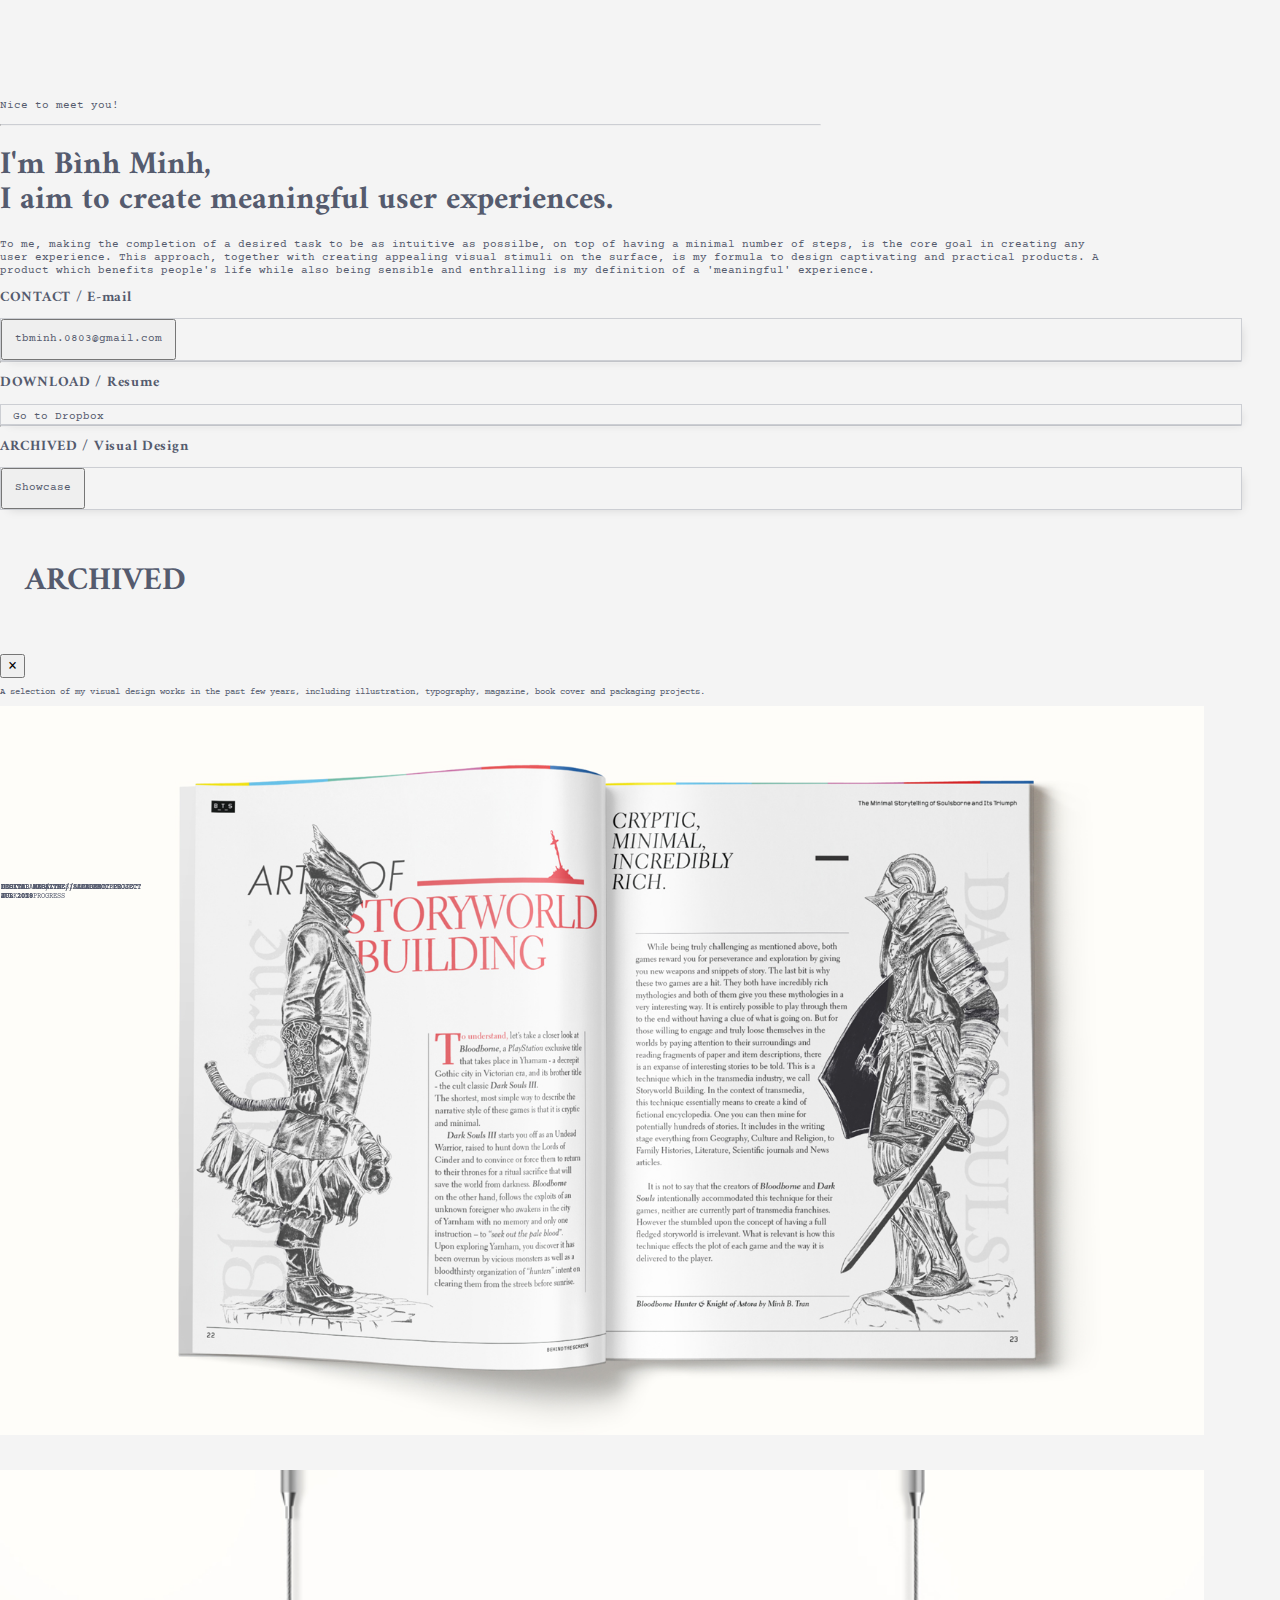
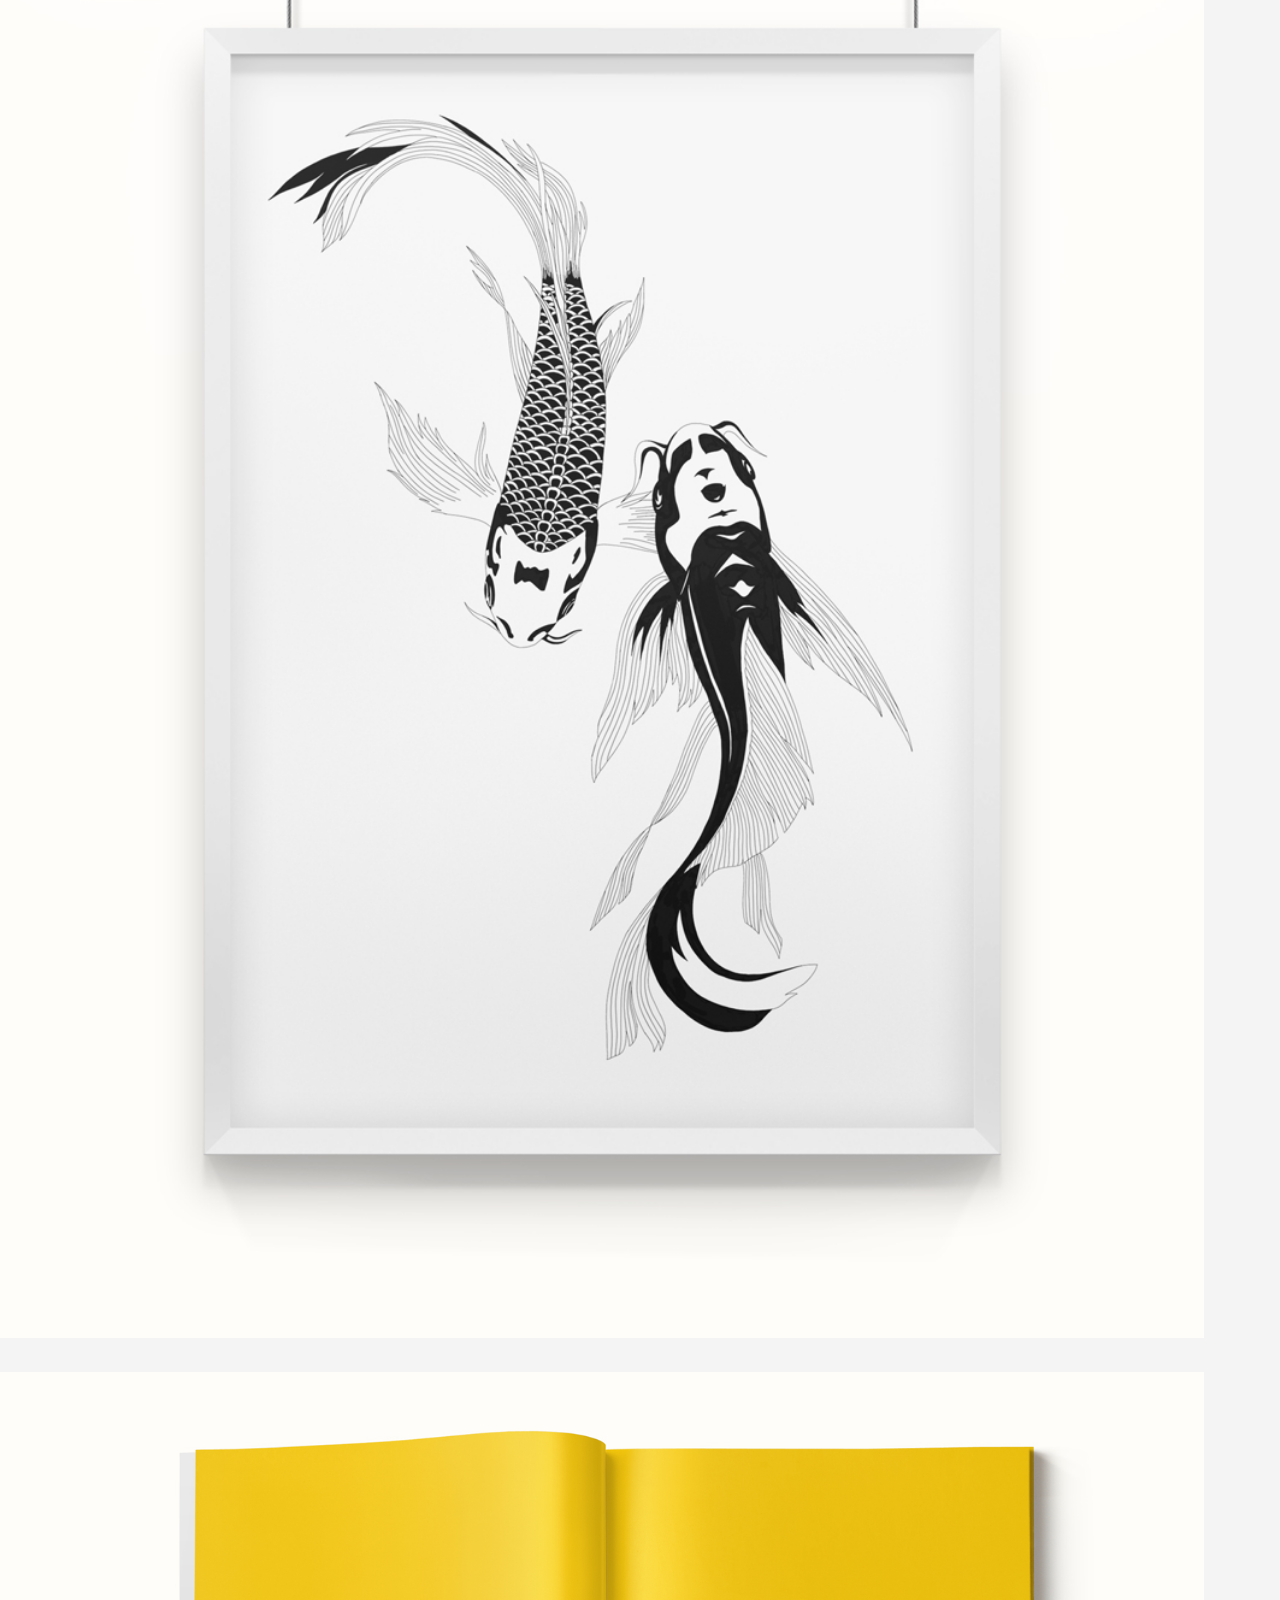
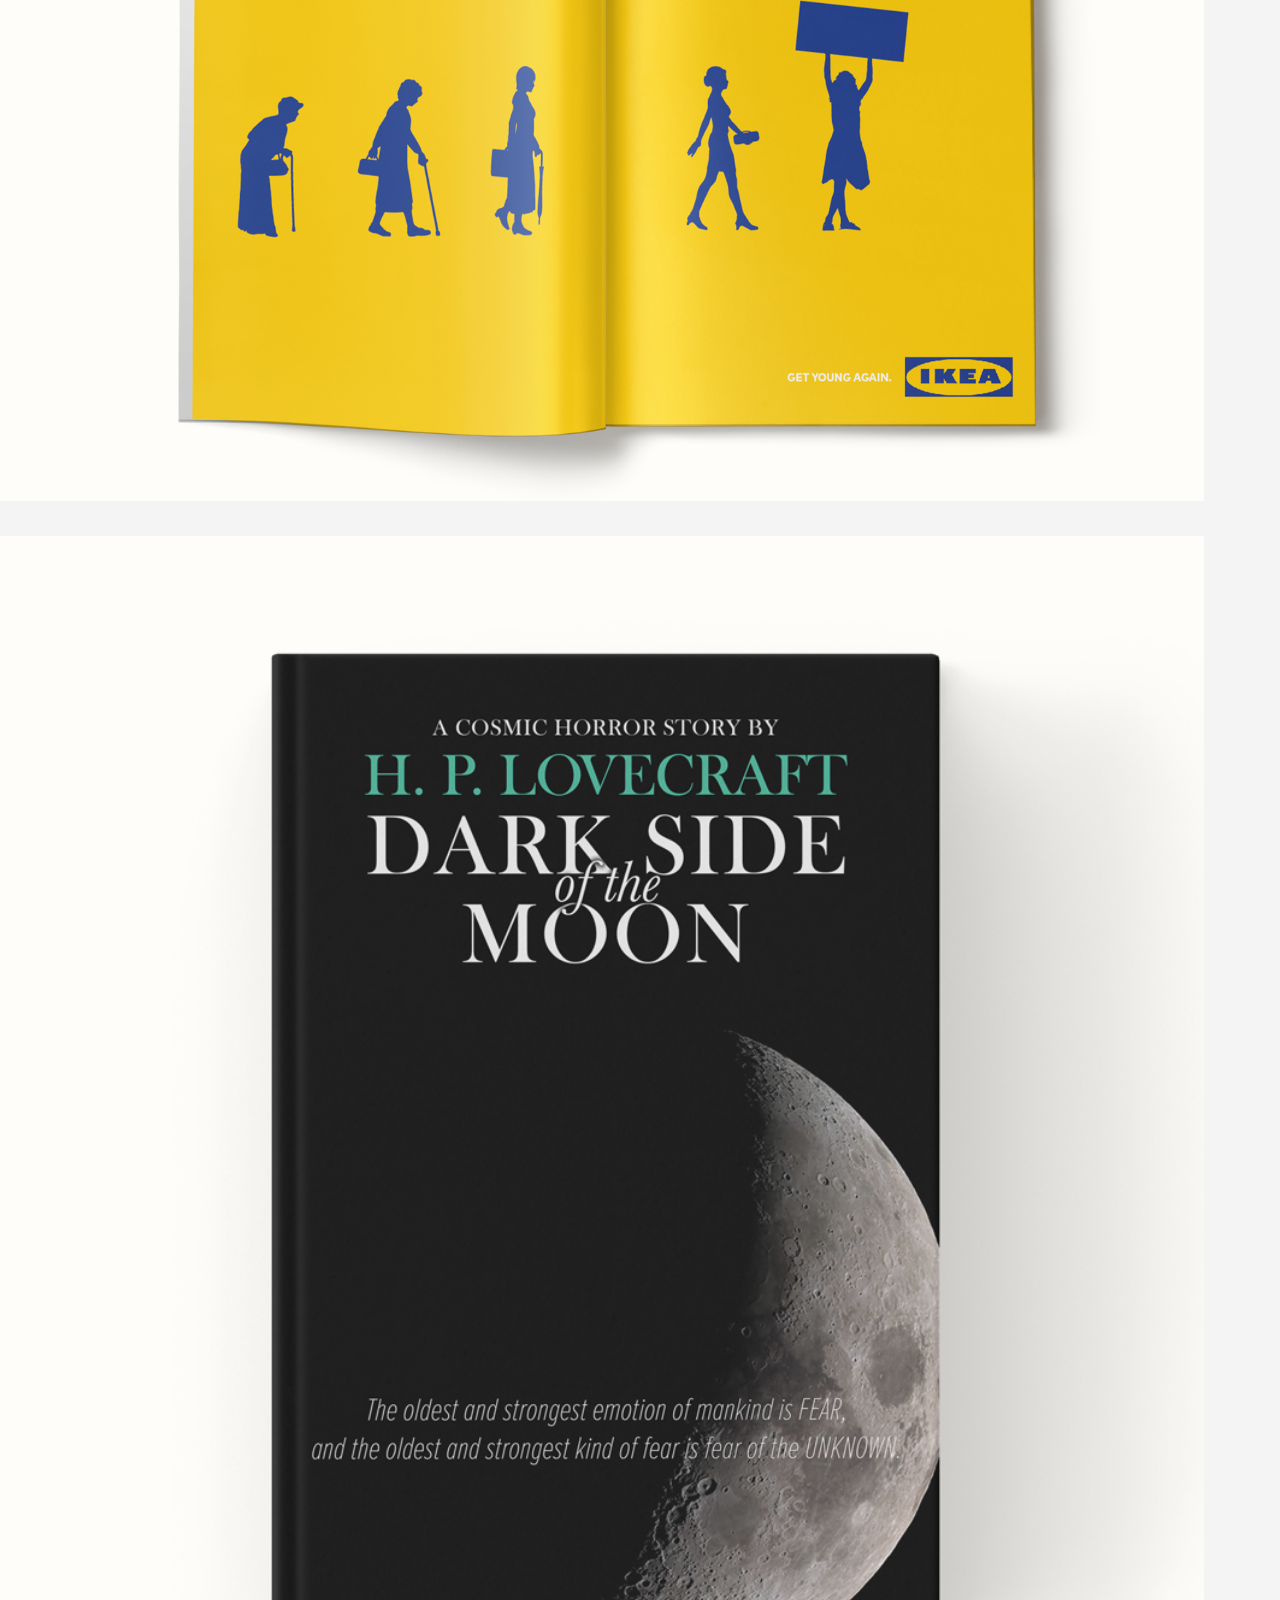
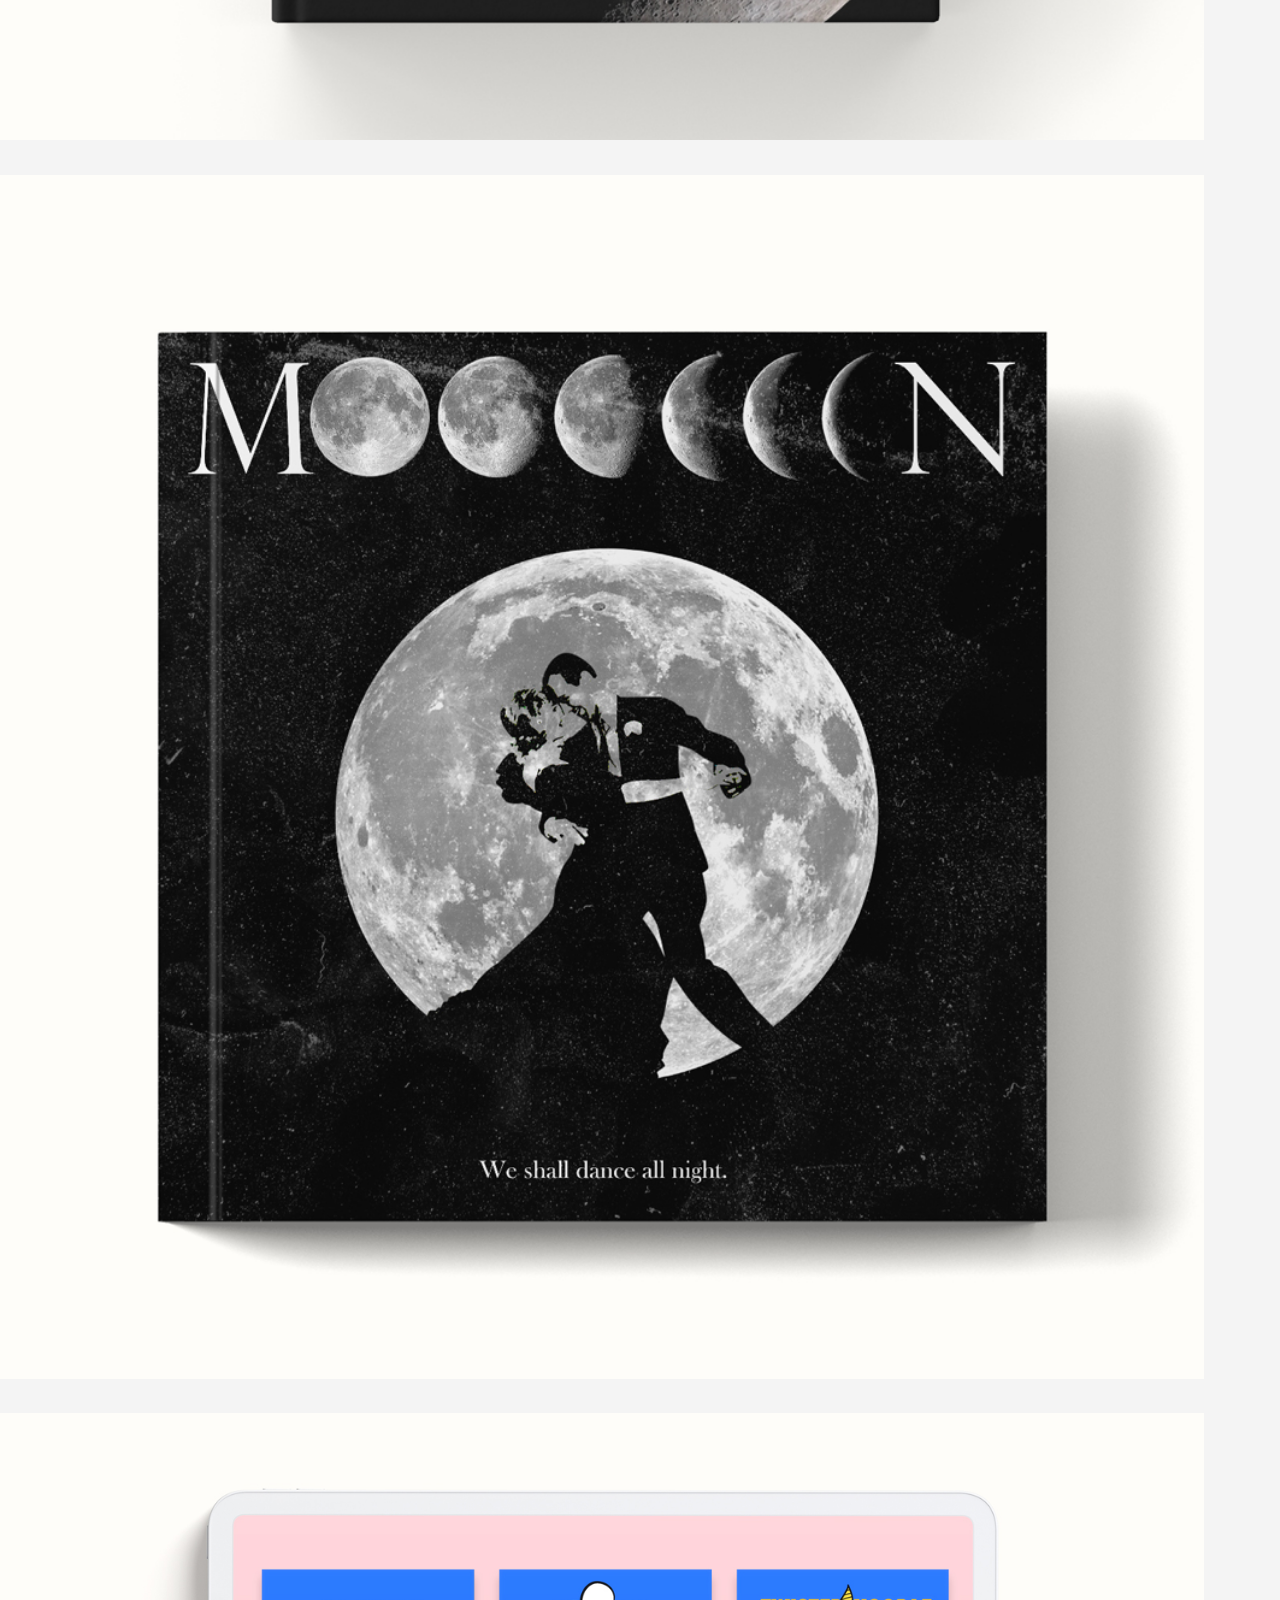
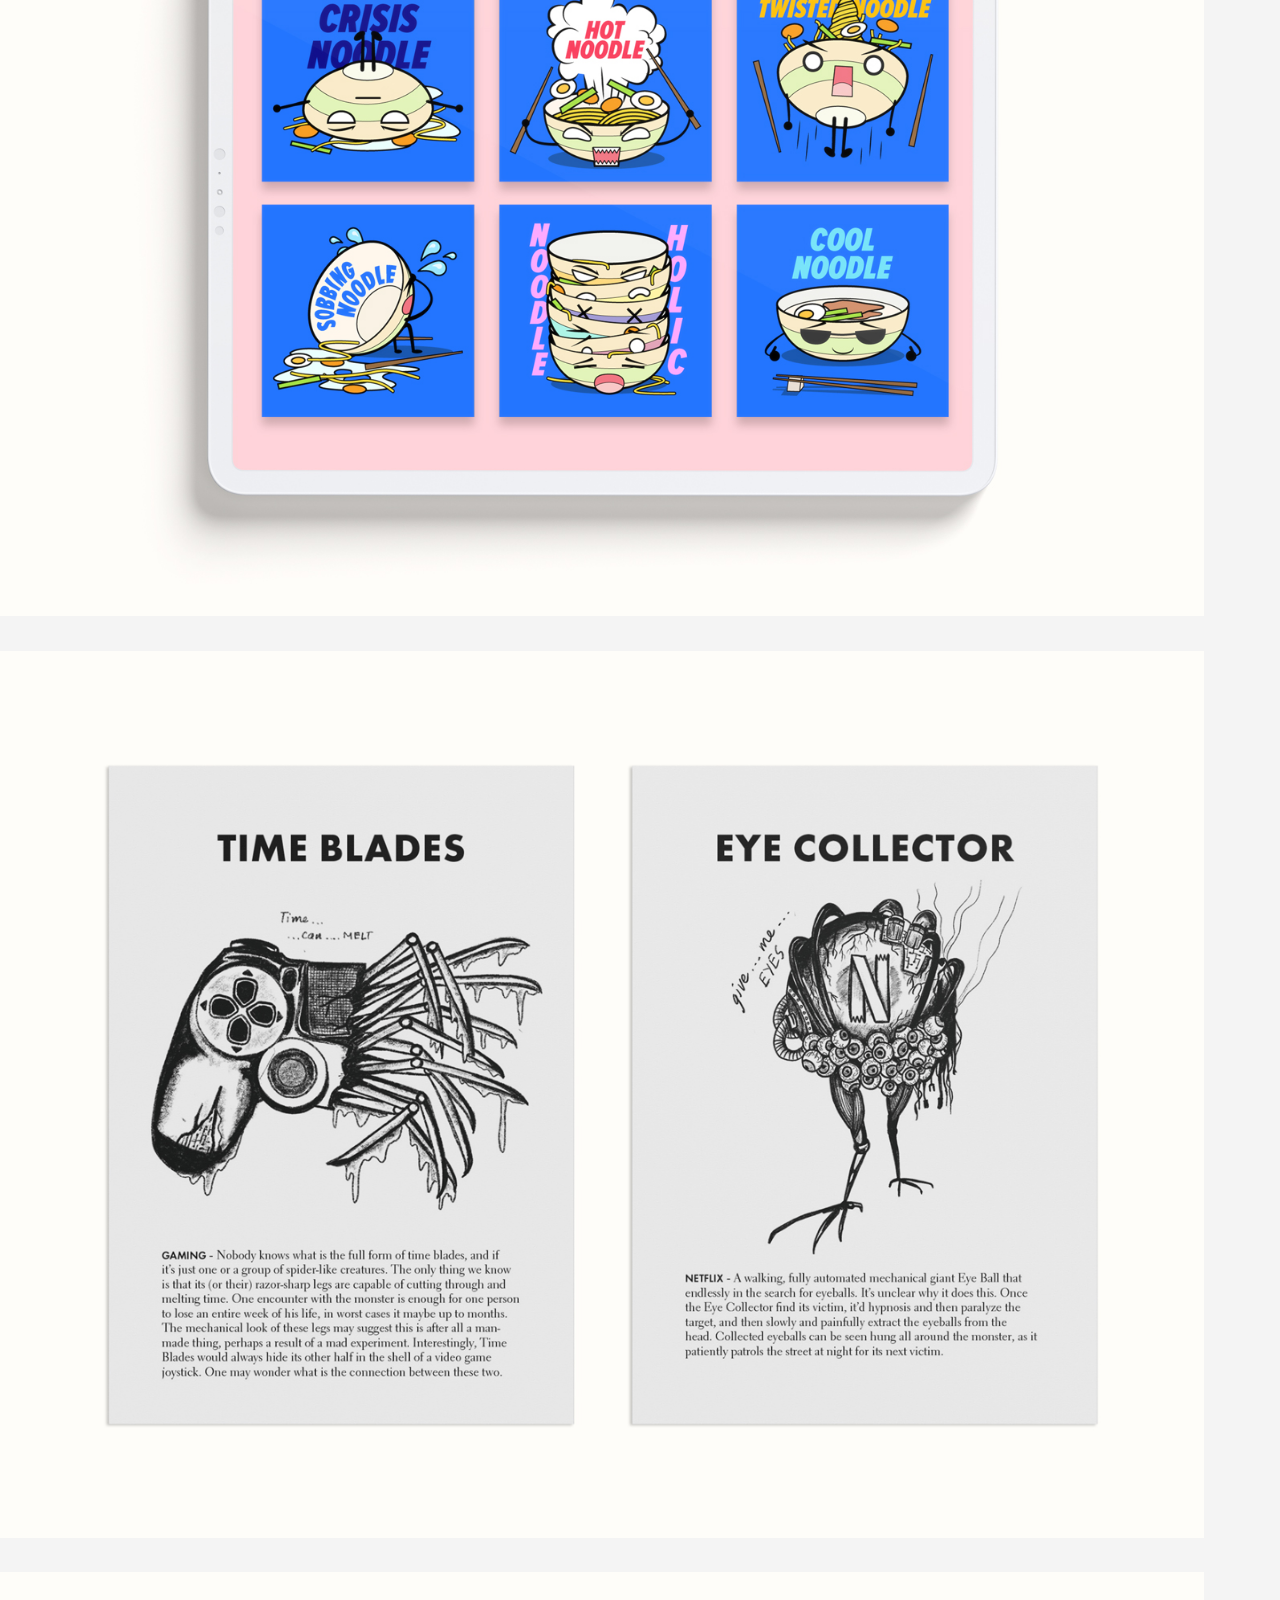
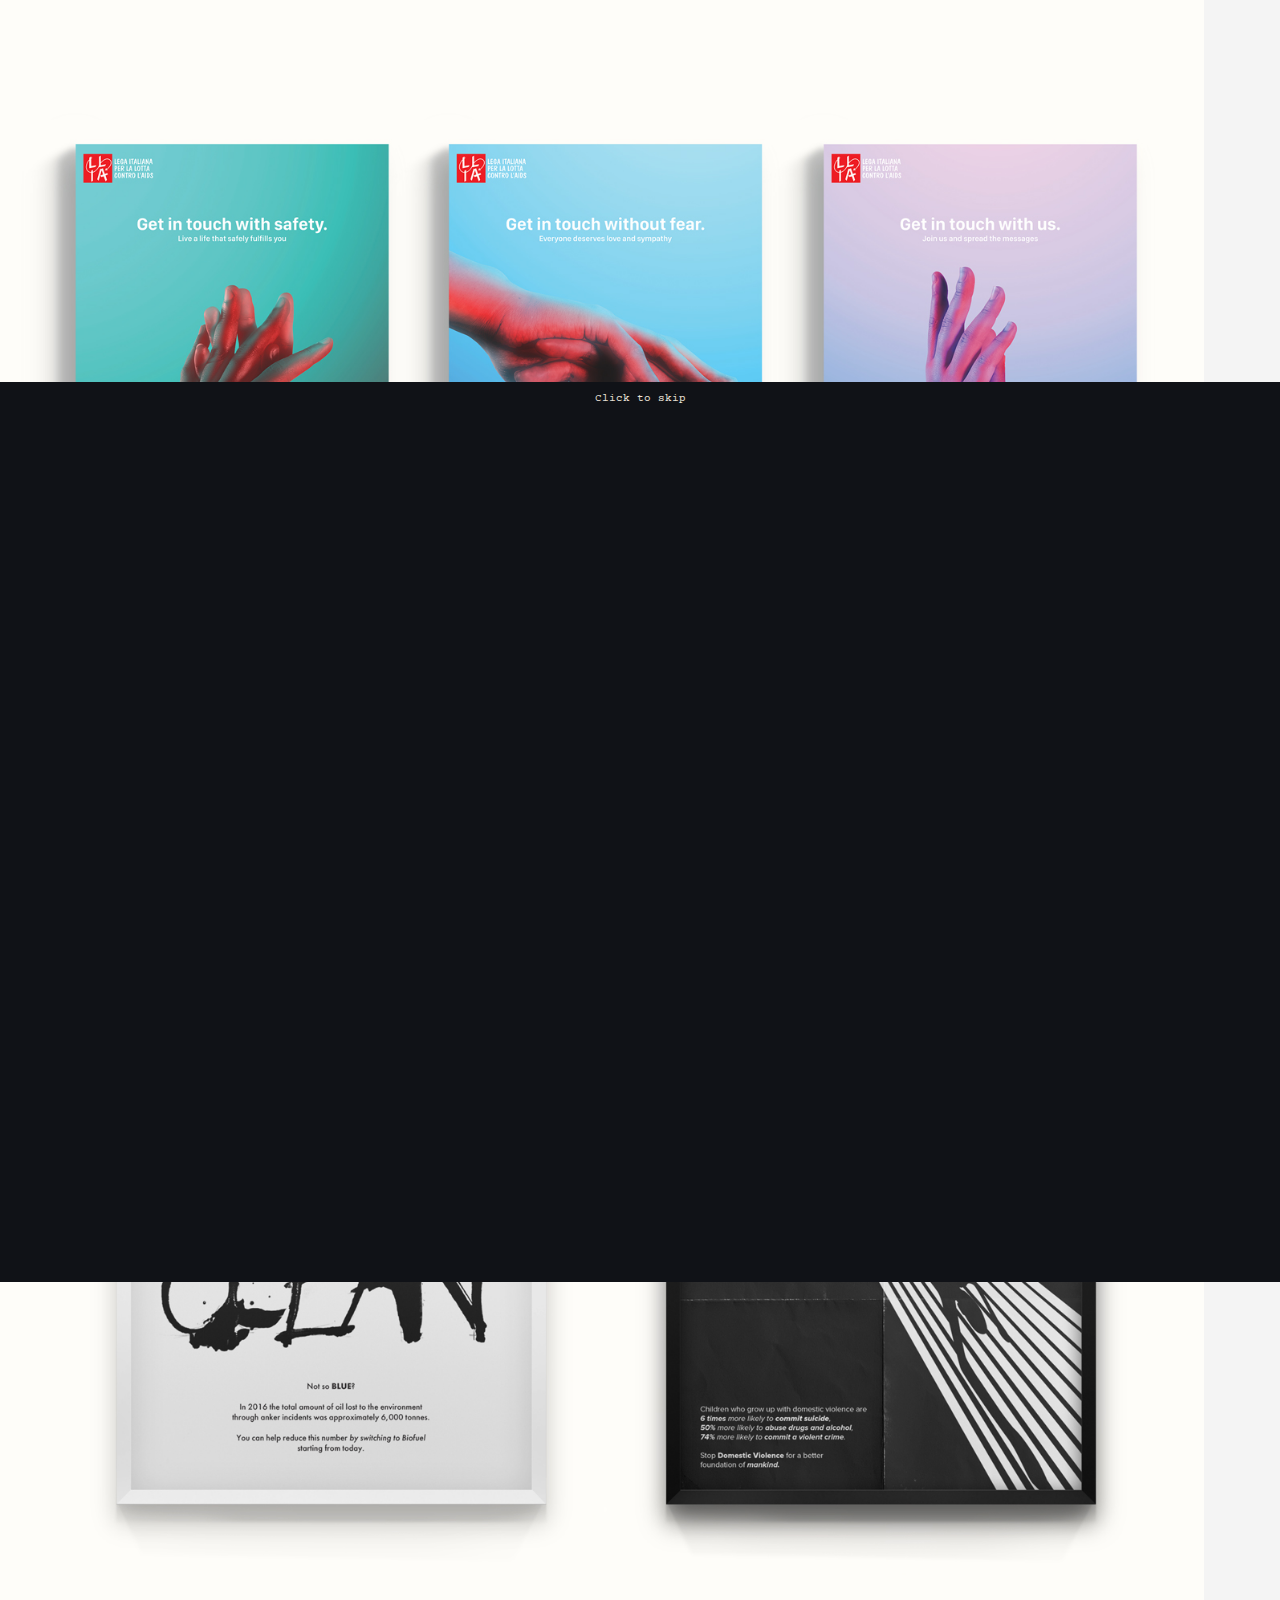
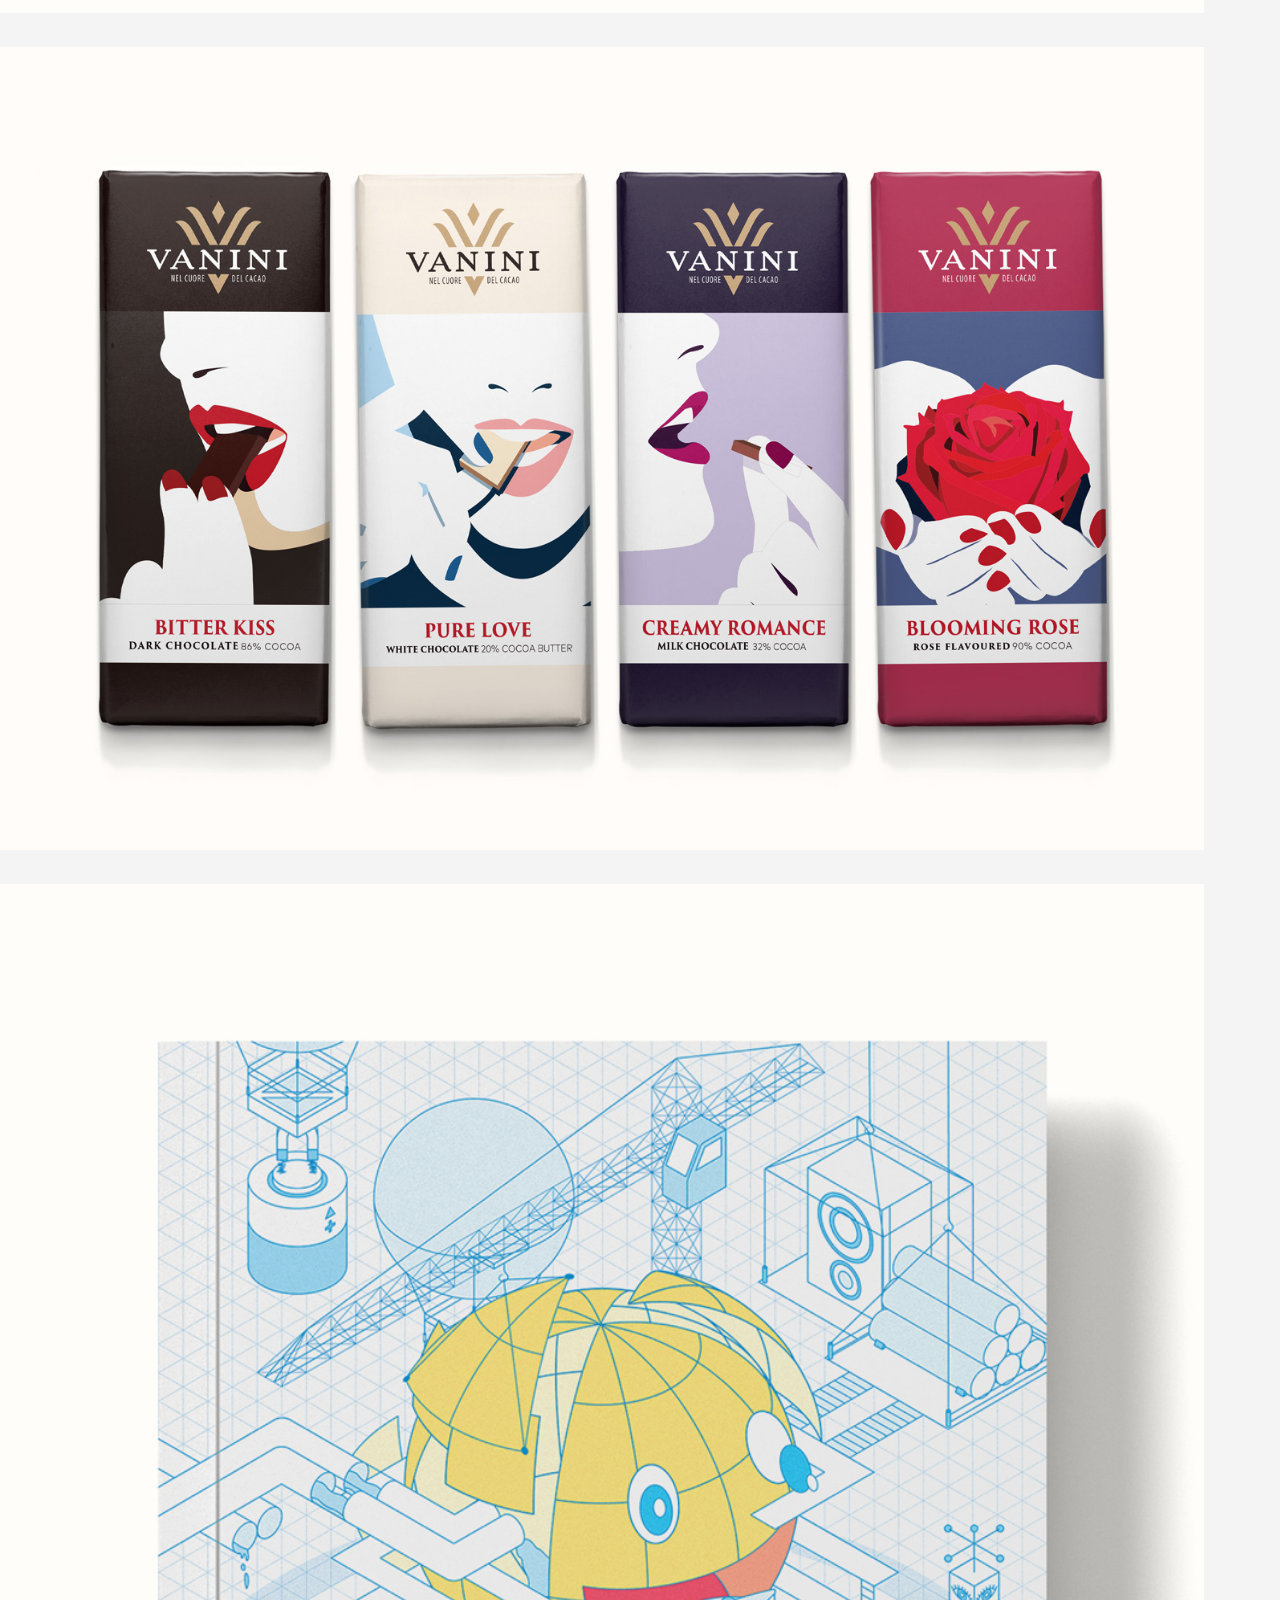
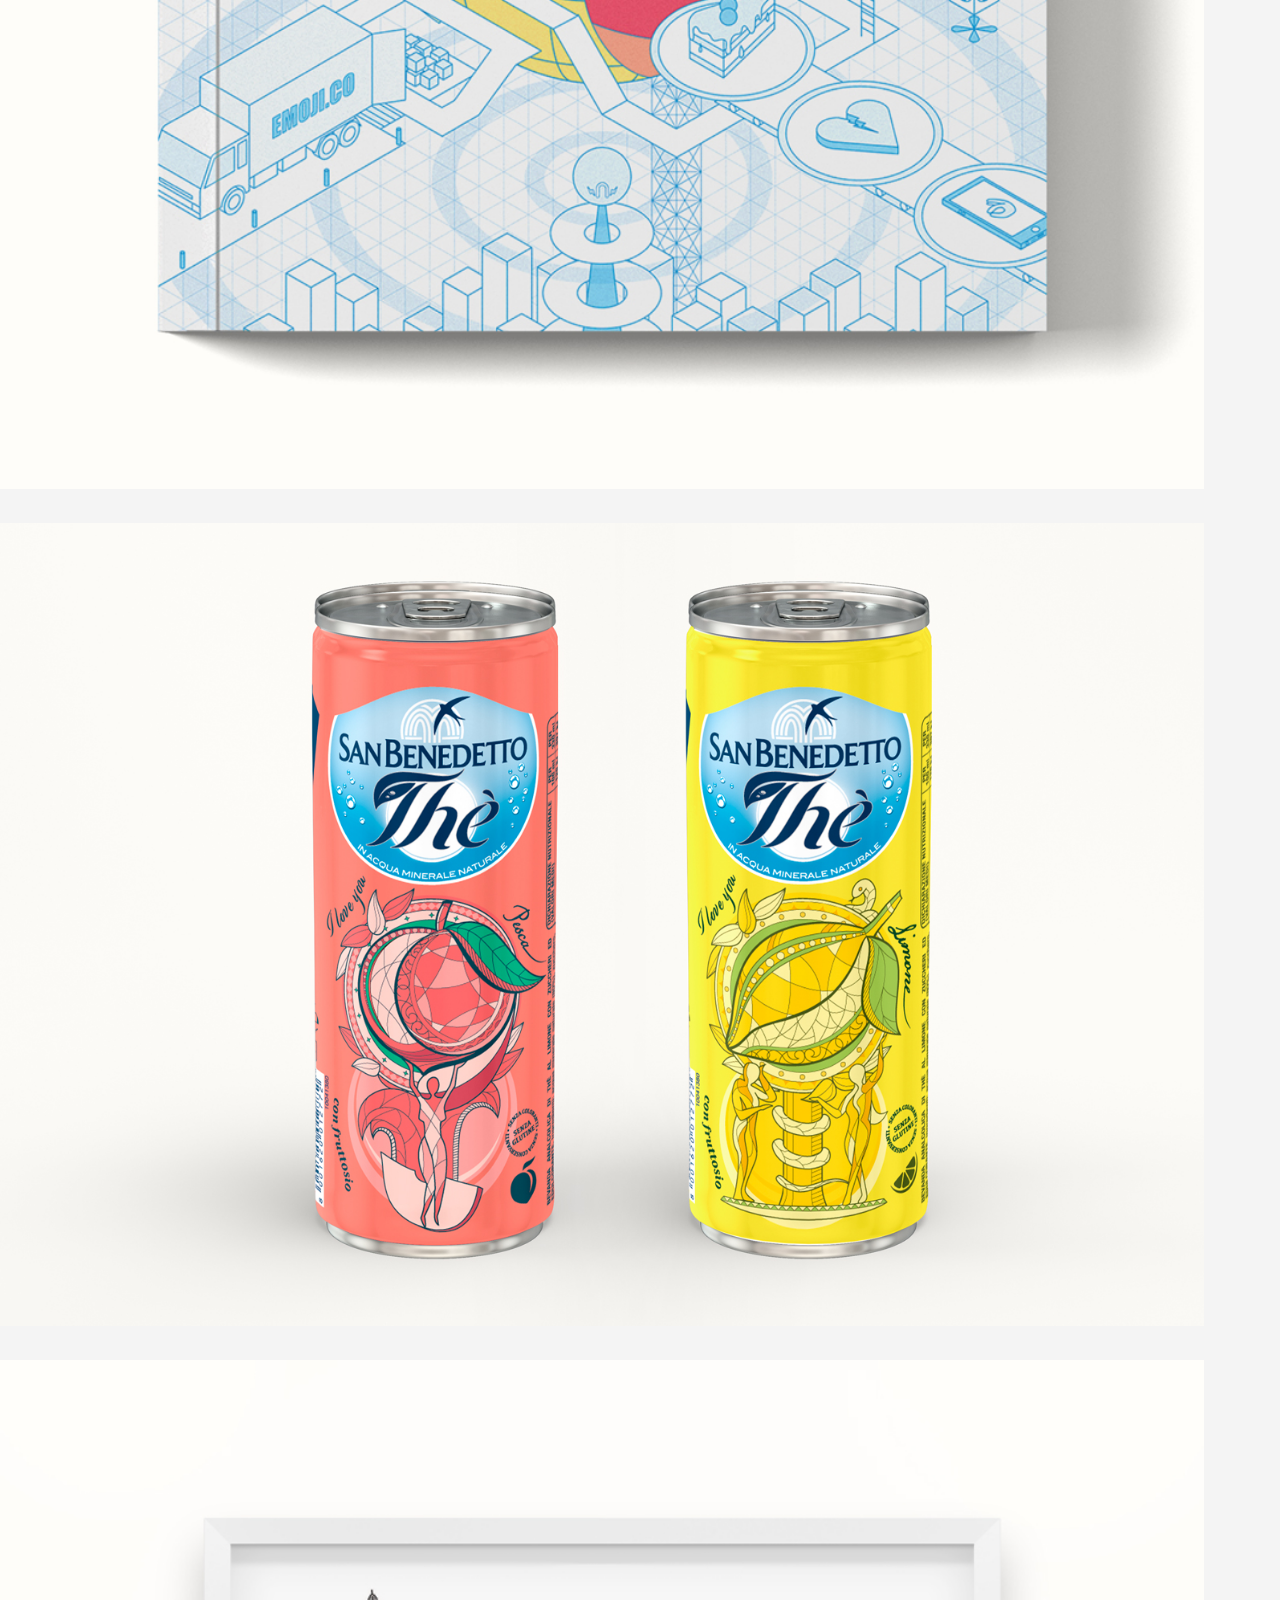
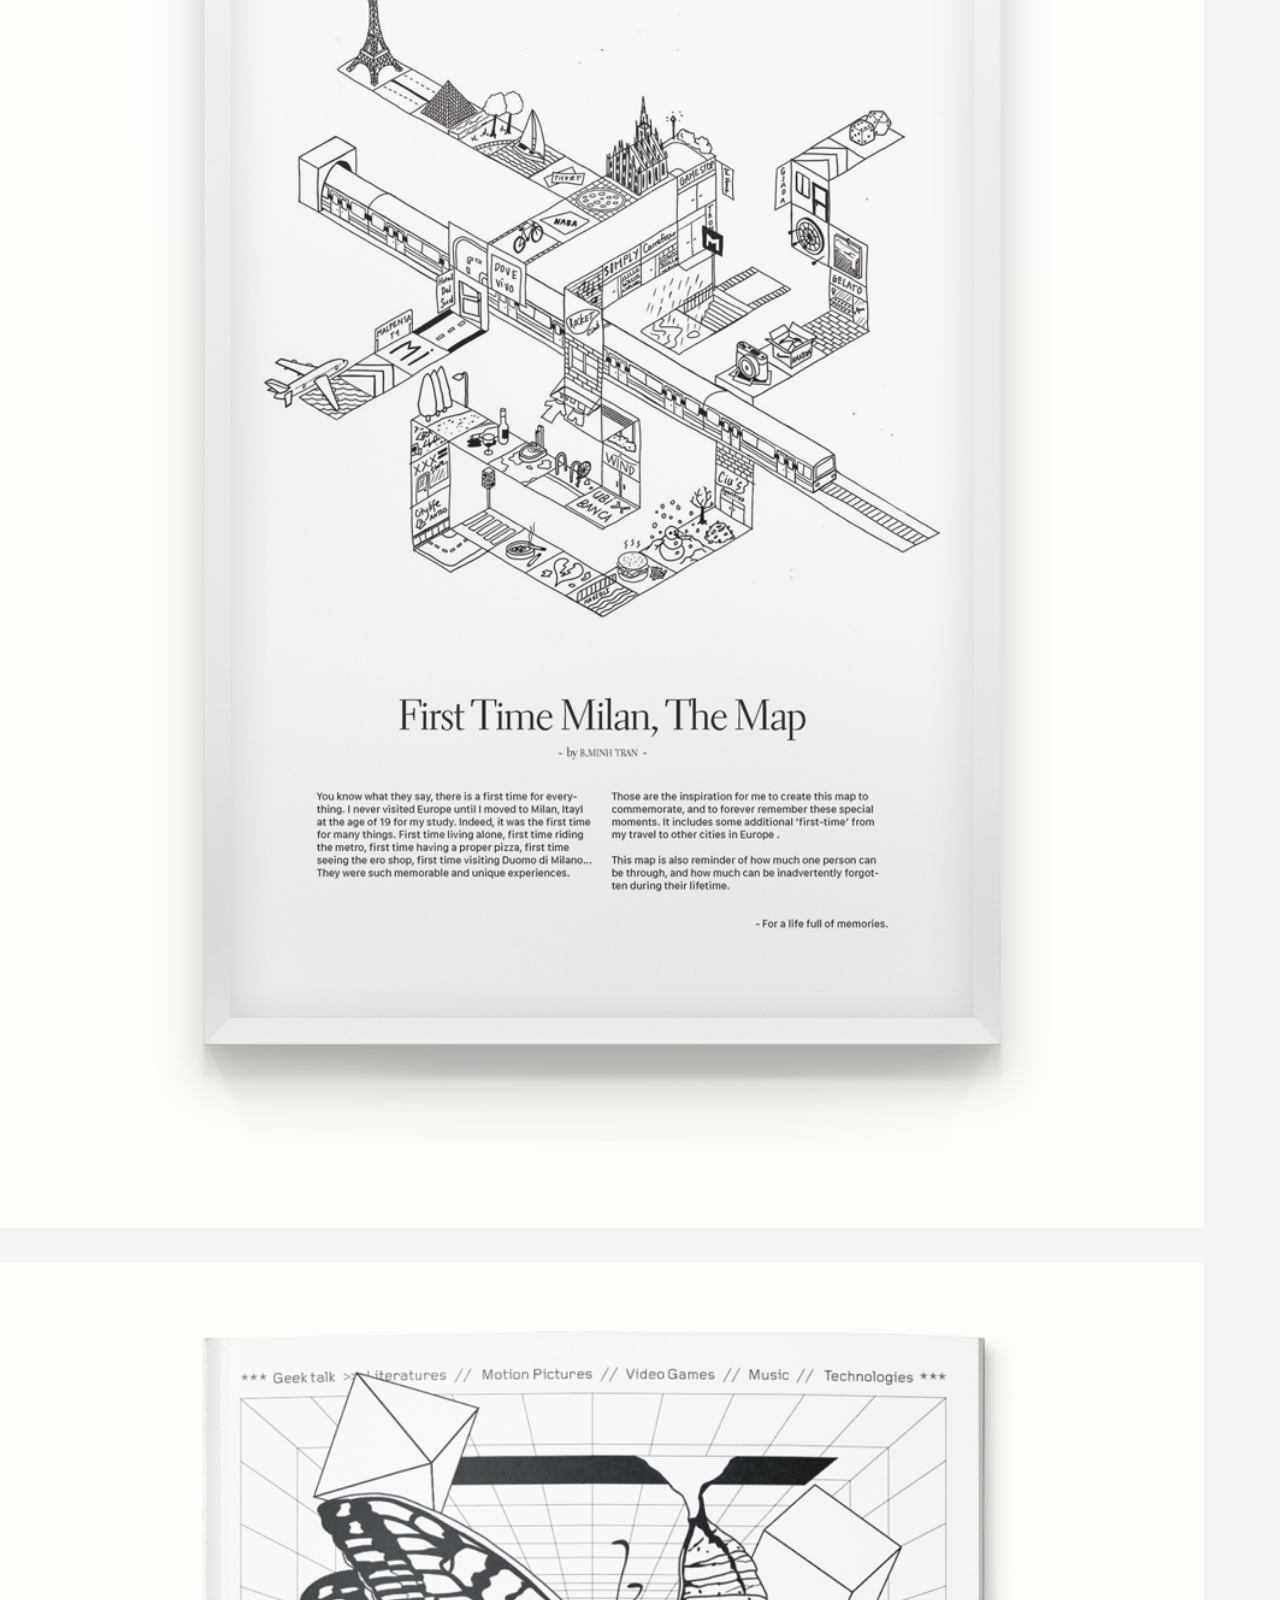
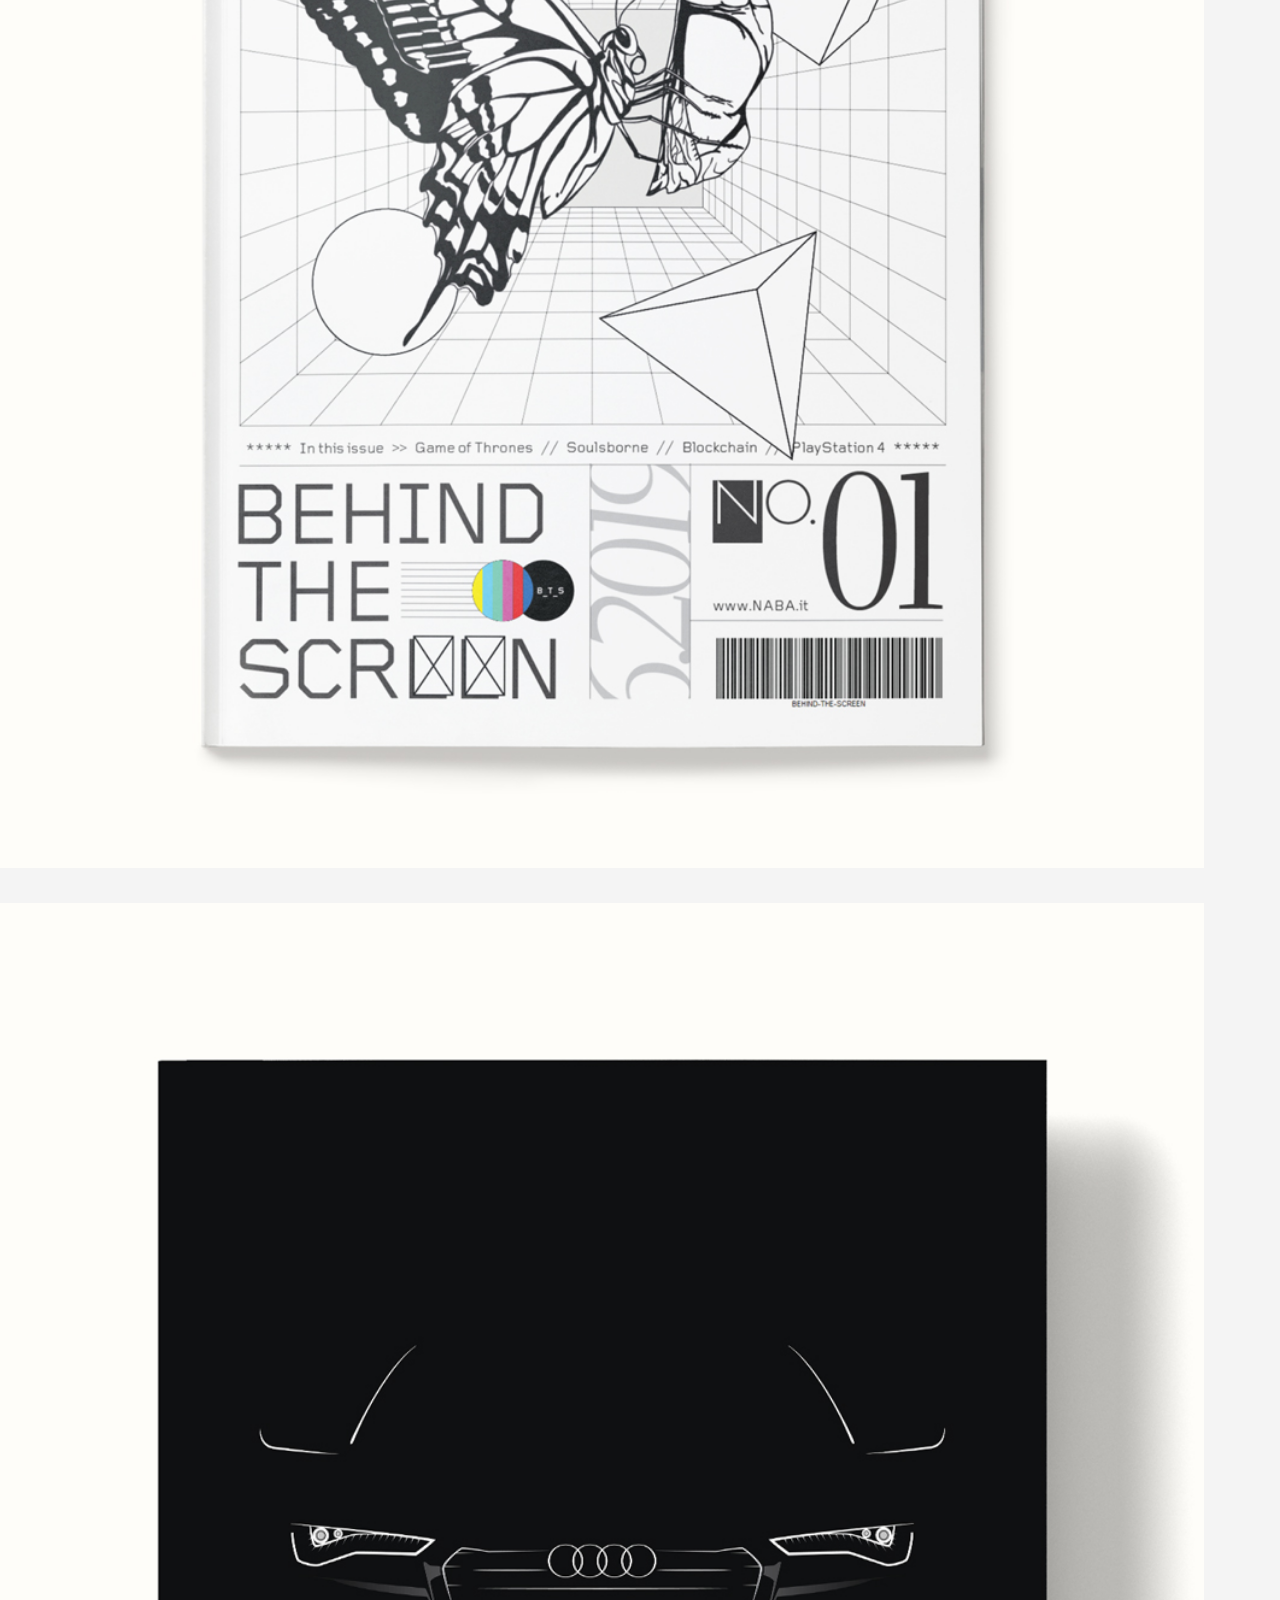
==== commit 2c8cf1da: "TWEAKS" ====
--- a/index.html
+++ b/index.html
@@ -5,6 +5,26 @@
     <meta charset="UTF-8">
     <meta name="viewport" content="width=device-width, initial-scale=1.0">
     <meta http-equiv="X-UA-Compatible" content="ie=edge">
+
+    <!--Link Thumbnial-->
+    <!-- Primary Meta Tags -->
+    <title>B.Minh Tran :: Designer Portfolio</title>
+    <meta name="title" content="B.Minh Tran :: Designer Portfolio">
+    <meta name="description" content="Please take a look!">
+
+    <!-- Open Graph / Facebook -->
+    <meta property="og:type" content="website">
+    <meta property="og:url" content="https://metatags.io/">
+    <meta property="og:title" content="B.Minh Tran :: Designer Portfolio">
+    <meta property="og:description" content="Please take a look!">
+    <meta property="og:image" content="img/link_thumb.png">
+
+    <!-- Twitter -->
+    <meta property="twitter:card" content="summary_large_image">
+    <meta property="twitter:url" content="https://metatags.io/">
+    <meta property="twitter:title" content="B.Minh Tran :: Designer Portfolio">
+    <meta property="twitter:description" content="Please take a look!">
+    <meta property="twitter:image" content="img/link_thumb.png"> 
 
     <!--Boostrap 4.5.0-->
     <link rel="stylesheet" href="https://stackpath.bootstrapcdn.com/bootstrap/4.5.0/css/bootstrap.min.css" integrity="sha384-9aIt2nRpC12Uk9gS9baDl411NQApFmC26EwAOH8WgZl5MYYxFfc+NcPb1dKGj7Sk" crossorigin="anonymous">
@@ -14,14 +34,20 @@
     <link href="css/custom.css" rel="stylesheet" type="text/css">
     <link href="css/dark-mode.css" rel="stylesheet" type="text/css">
      
-    <title>B.Minh Tran</title>
+    <!--Favicon-->
+    <link rel="apple-touch-icon" sizes="180x180" href="/apple-touch-icon.png">
+    <link rel="icon" type="image/png" sizes="32x32" href="/favicon-32x32.png">
+    <link rel="icon" type="image/png" sizes="16x16" href="/favicon-16x16.png">
+    <link rel="manifest" href="/site.webmanifest">
+
+    <title>B.Minh Tran :: Designer Portfolio</title>
 </head>
 
 <body>
     <!--INTRO-->
     <div id="intro-cont">
         <div id="logo-sqn"></div>
-        <div id="name"><h1>BÌNHMINH</h1></div>
+        <div class="fixed-bottom mb-5"><p class="mono mono-3" style="color: #EAE2D7; ">Click to skip</p></div>
     </div>
     <div class="container-fluid">
         <div class="row">
--- a/css/custom.css
+++ b/css/custom.css
@@ -29,7 +29,7 @@
 
 	background-color:#101217;
 	z-index: 500;
-    animation: fadeOUT 1.2s 6.5s ease-in forwards;
+    animation: fadeOUT 1.2s 3.5s ease-in forwards;
     
 }
 #logo-sqn {
@@ -43,31 +43,7 @@
   	transform: translate(-50%, -50%);
 	
 	width: 170px;
-	animation: fadeOUT 1.2s 4s ease-in forwards;
-}
-
-#name {
- 	position: absolute;
-   	top: 48vh;
-	top: calc(var(--vh, 1vh) * 48);
-  	left: 50vw;
-	left: calc(var(--vw, 1vw) * 50);
-  	transform: translate(-50%, -50%);
-	
-	height: auto;
-	width: auto;
-	opacity: 0;	
-	animation: fadeIN 2s 4.5s ease-out forwards;
-}
-
-#name > H1 {
-	font-family: 'Amiri', serif;;
-	font-size: 1.2vh;
-	font-weight: 700;
-	letter-spacing: 2em;
-	color: #EAE2D7;
-	text-align: center;
-	padding-left: 2em;
+	animation: fadeOUT 1.2s 3.5s ease-in forwards;
 }
 
 /* Doc */
@@ -139,6 +115,7 @@
 /* Project */
 .tool img {width:30px; margin-right:5px;}
 .process img {width:100%;}
+.phone, .ipad-landscape, .ipad-portrait {pointer-events: none;}
 .ipad-landscape {width:80%;}.ipad-portrait {width: 60%}
 .ipad-landscape-video, .ipad-portrait-video {
 	position: absolute;
@@ -161,6 +138,8 @@
 }
 .test {width:74.12%;}
 .test2 {width:53.874%;}
+.img-container {width: 80%;}
+.img-container img {object-fit: contain !important; width:100%;}
 
 /* Modal */
 .modal-full {min-width: 90%;}
@@ -197,6 +176,7 @@
 	.ipad-landscape, .ipad-portrait {width:100%;}
 	.test {width:92.66%;}
 	.test2 {width:89.79%;}
+	.img-container {width: 100%;}
 }
 
 @keyframes fadeOUT {
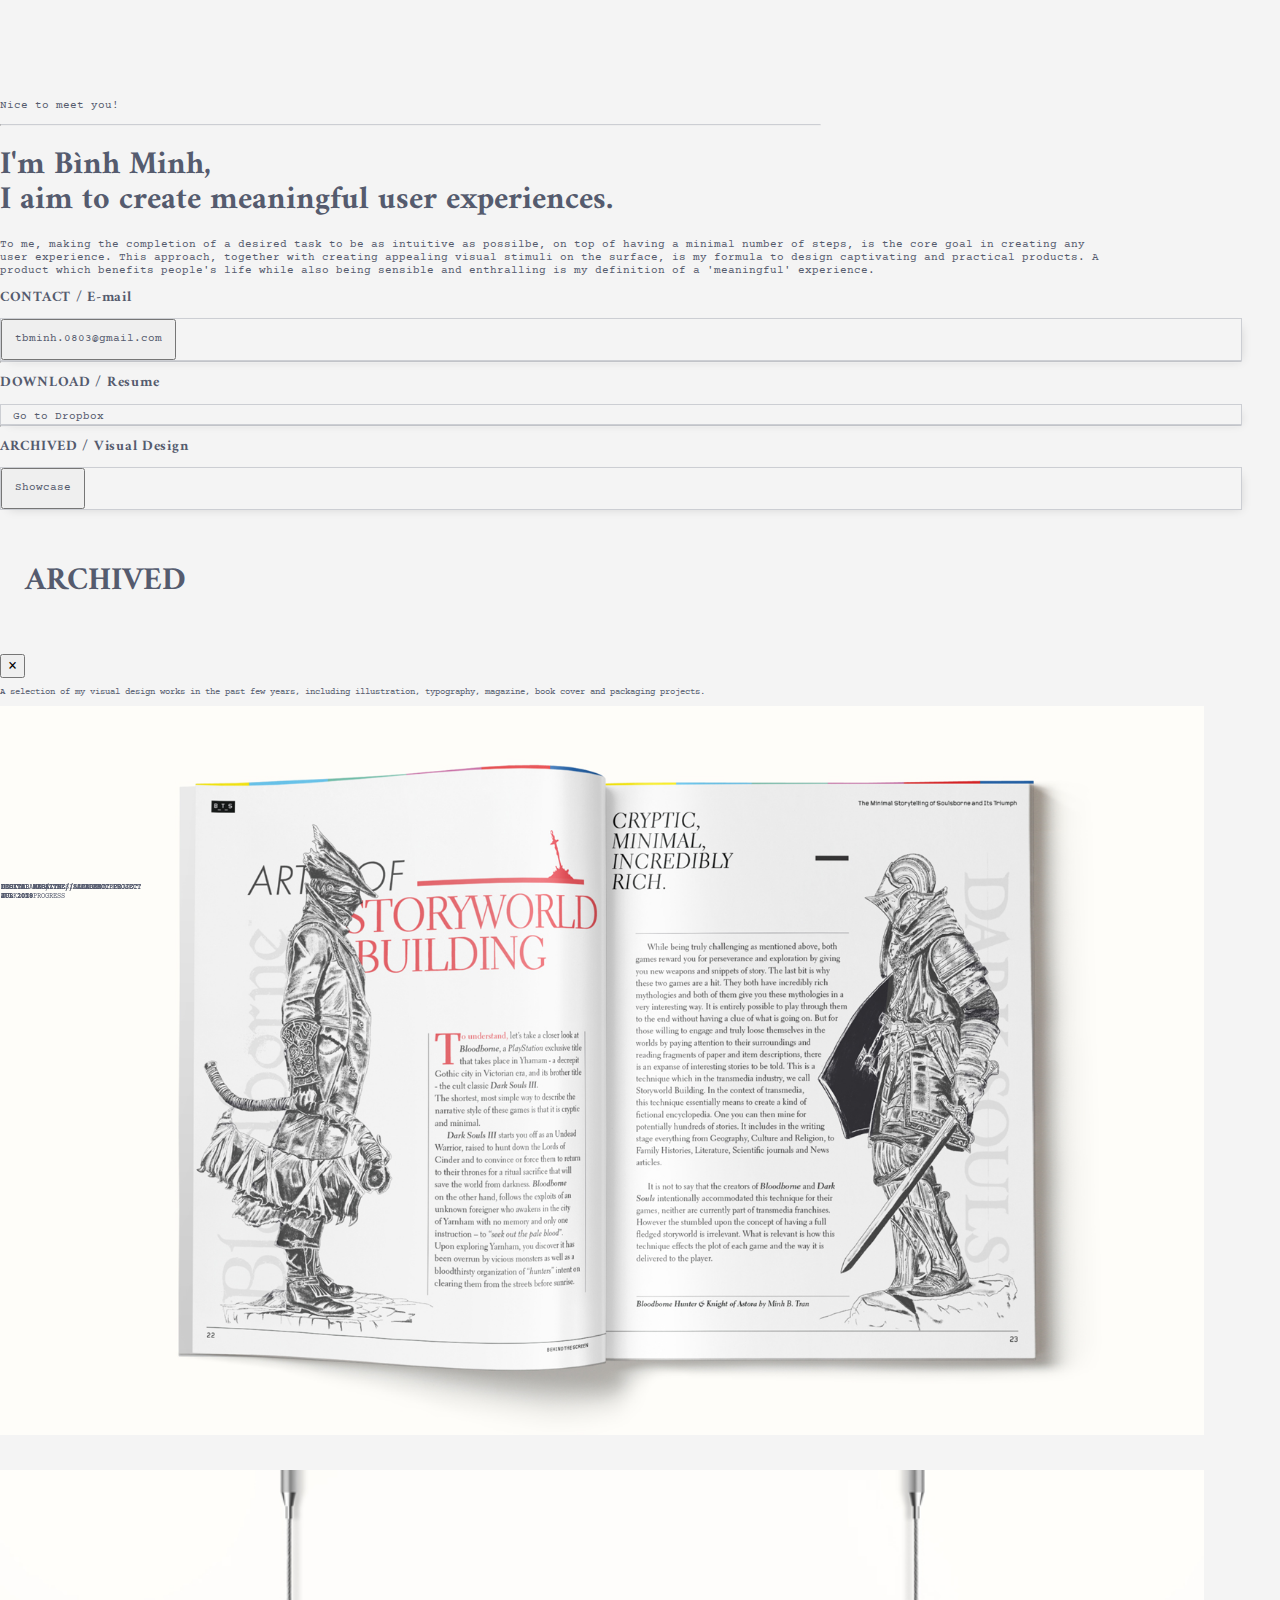
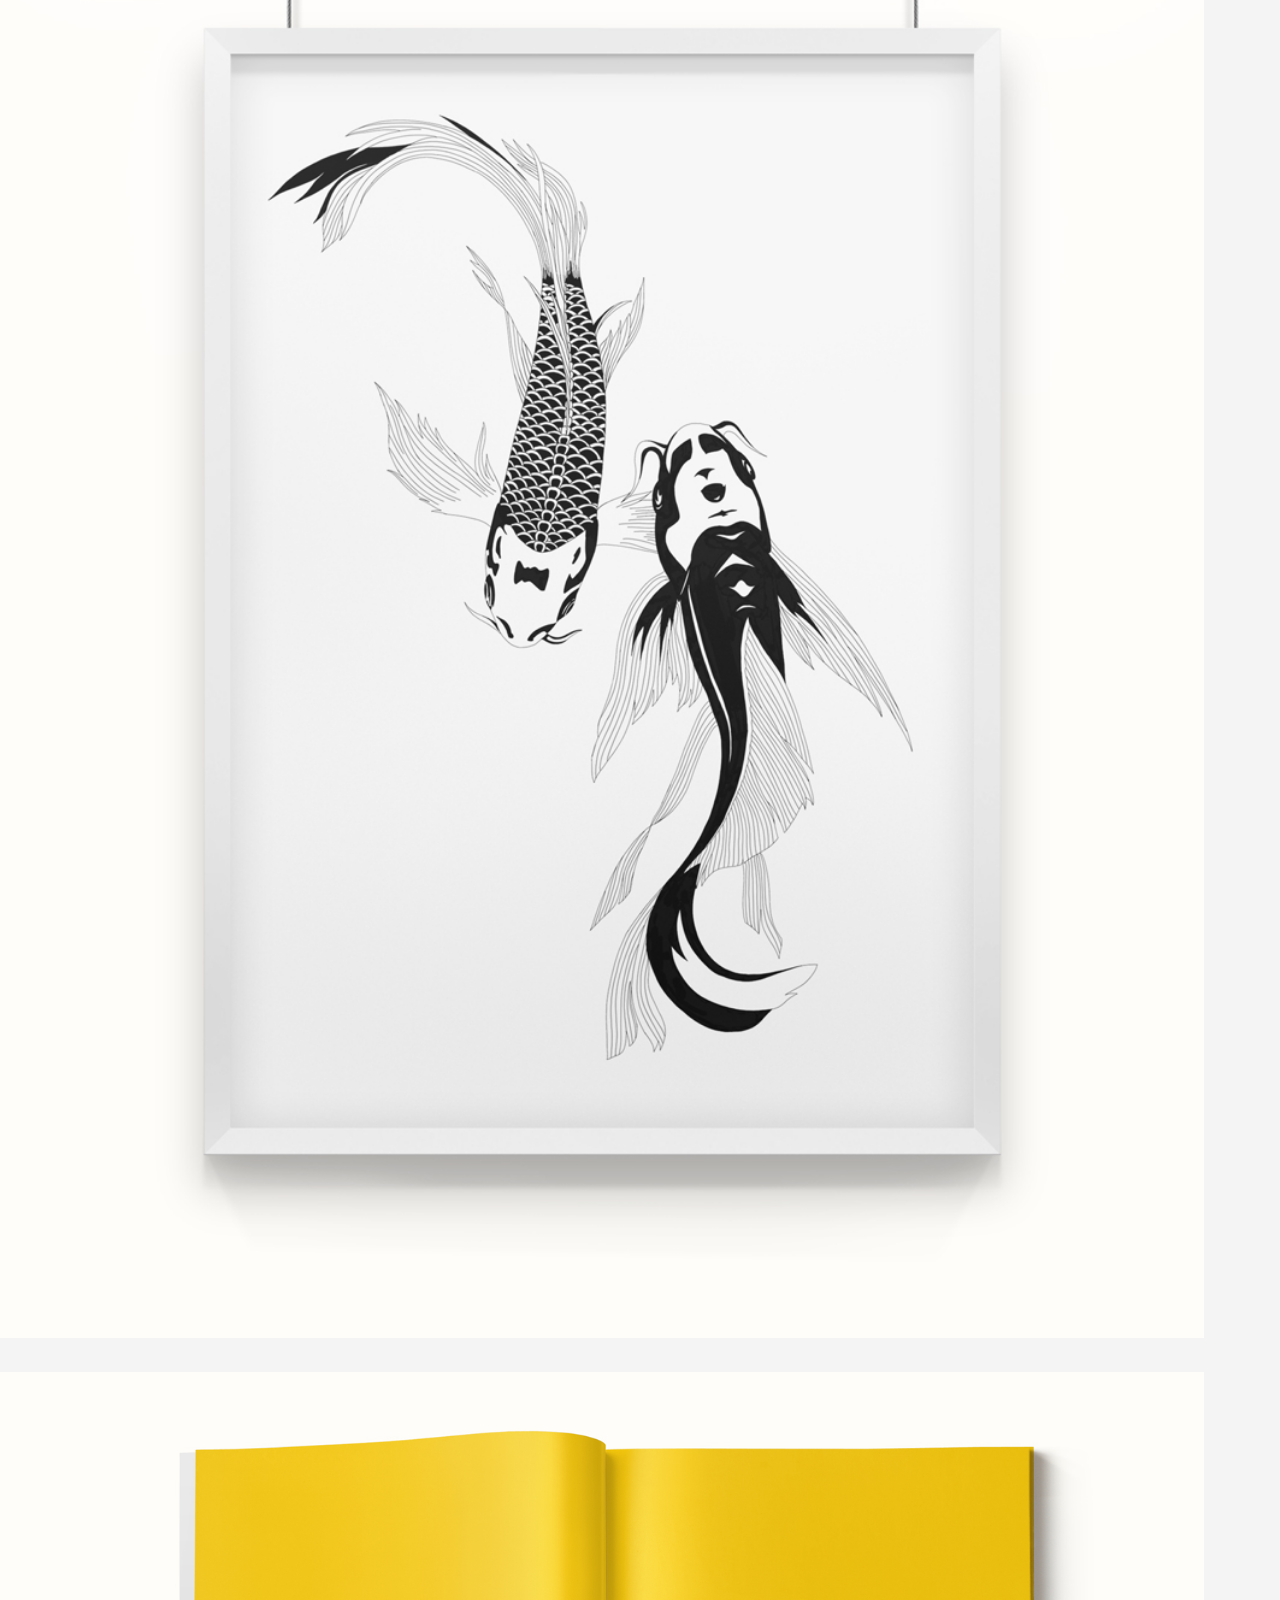
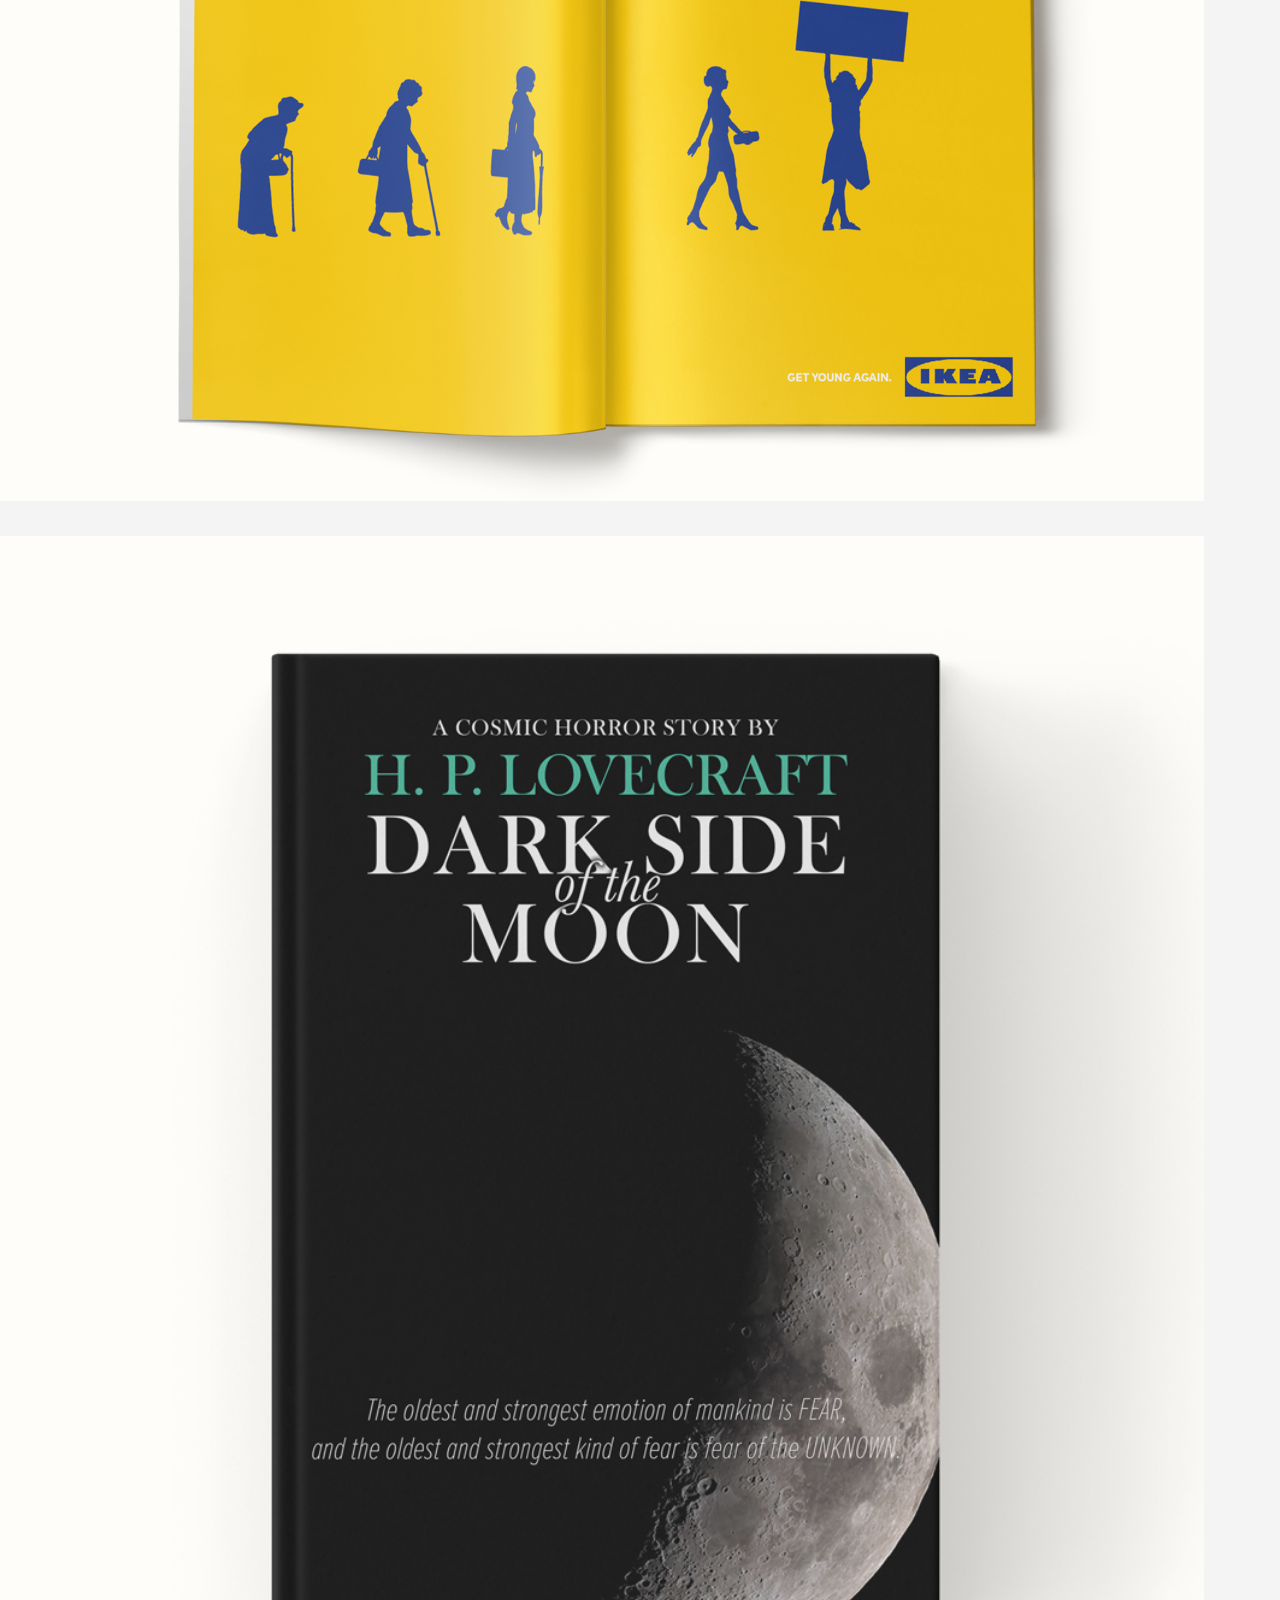
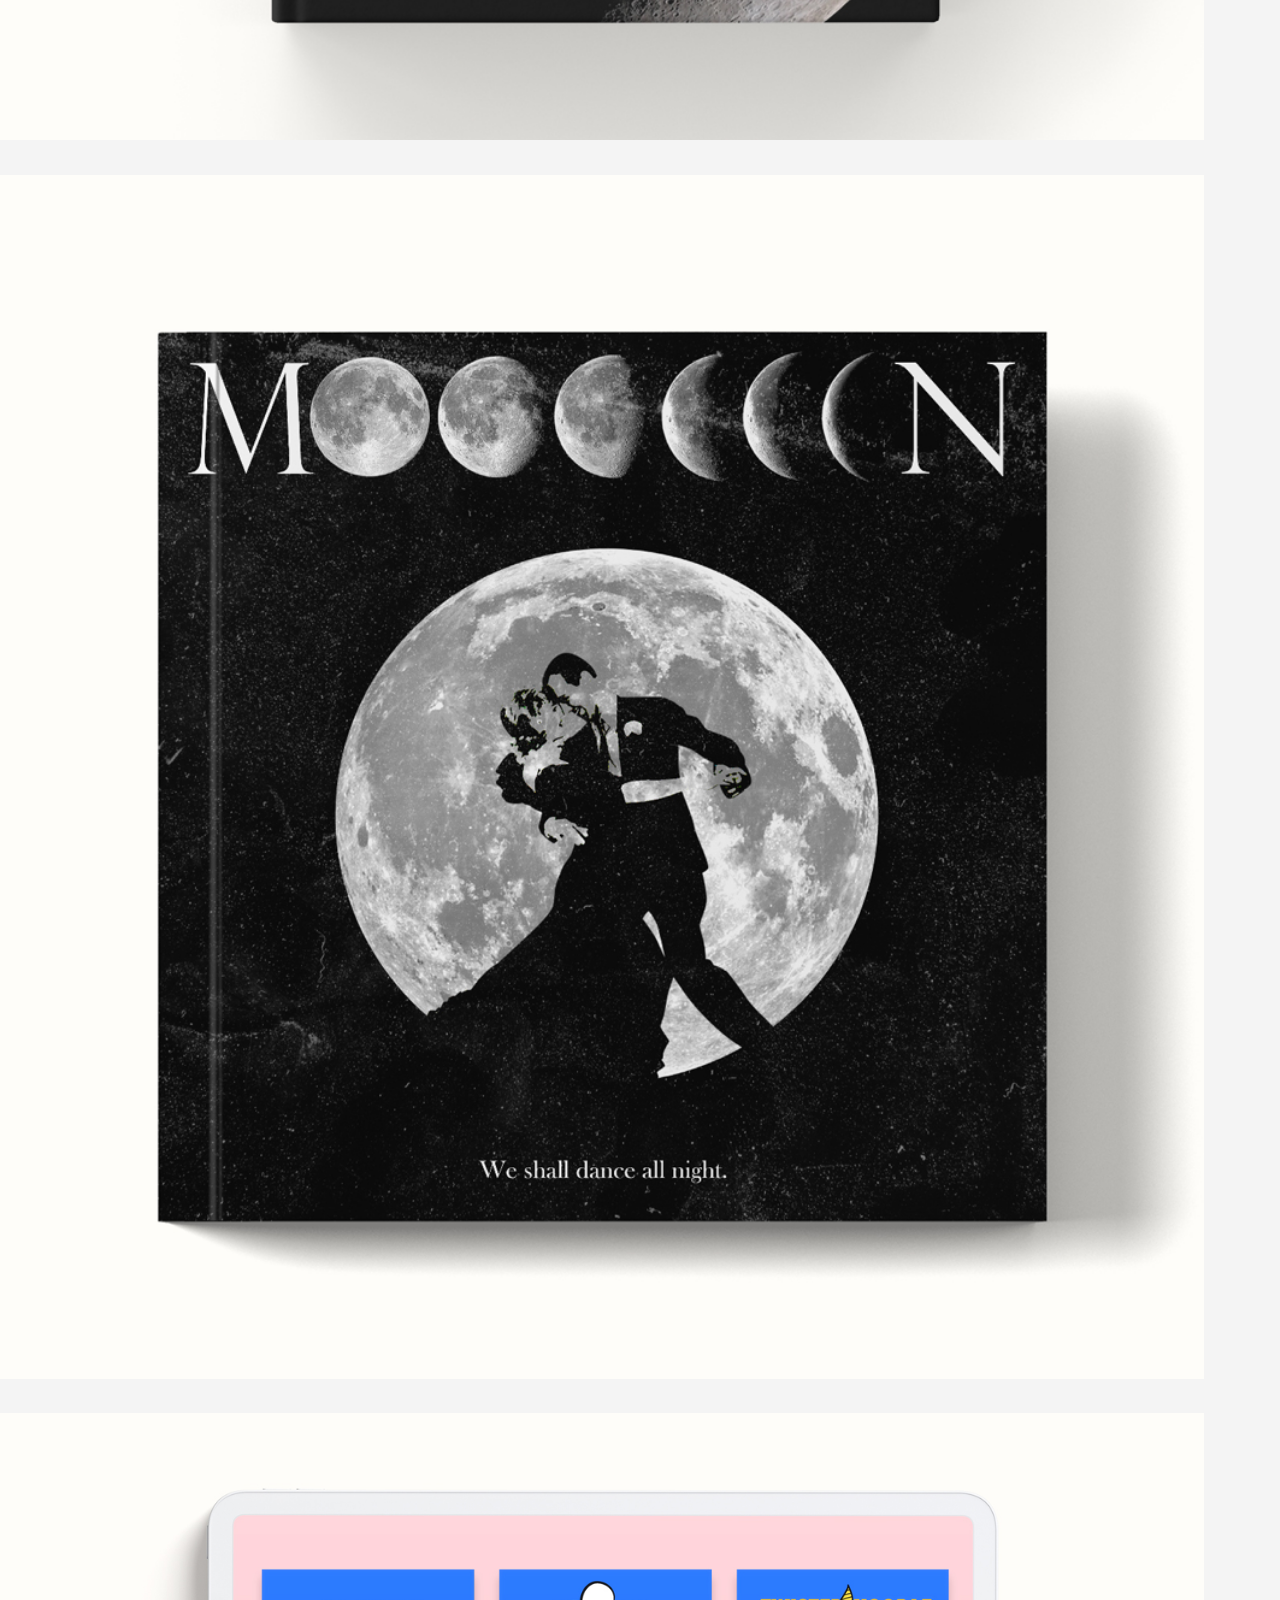
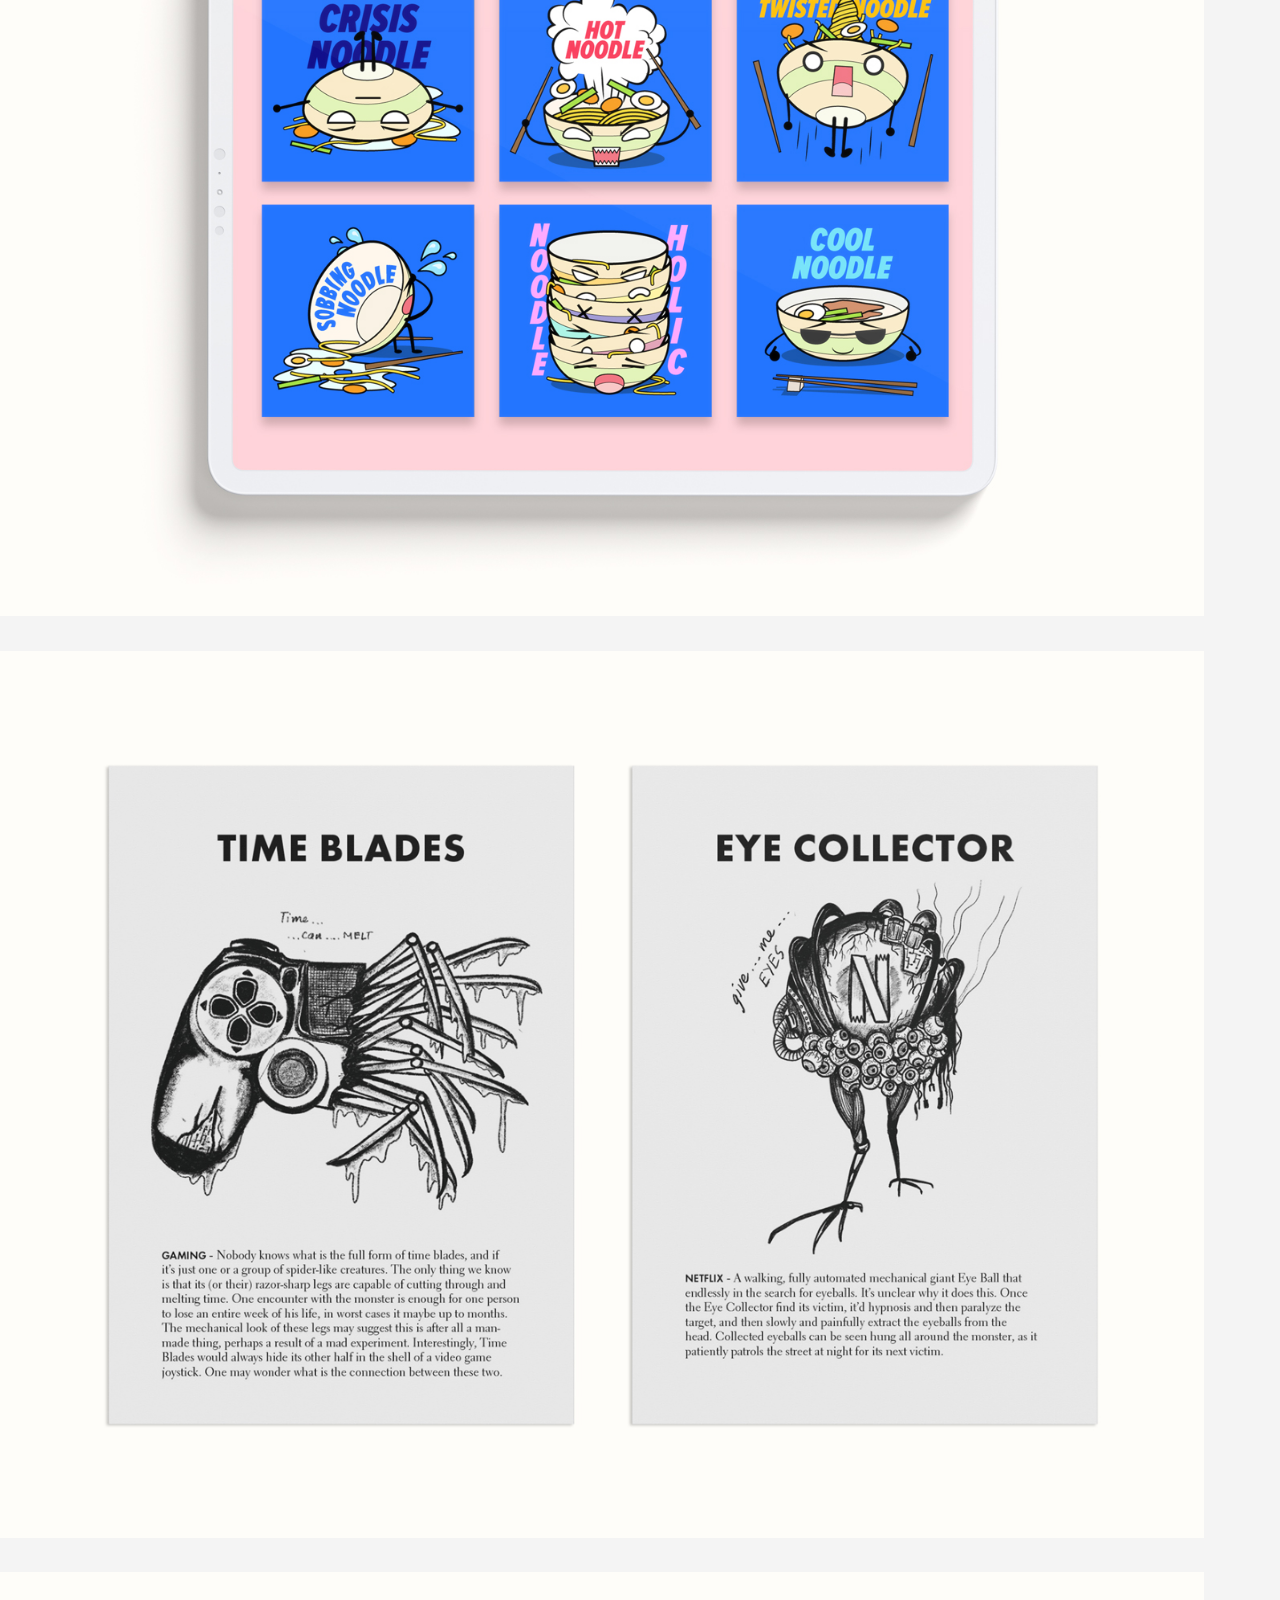
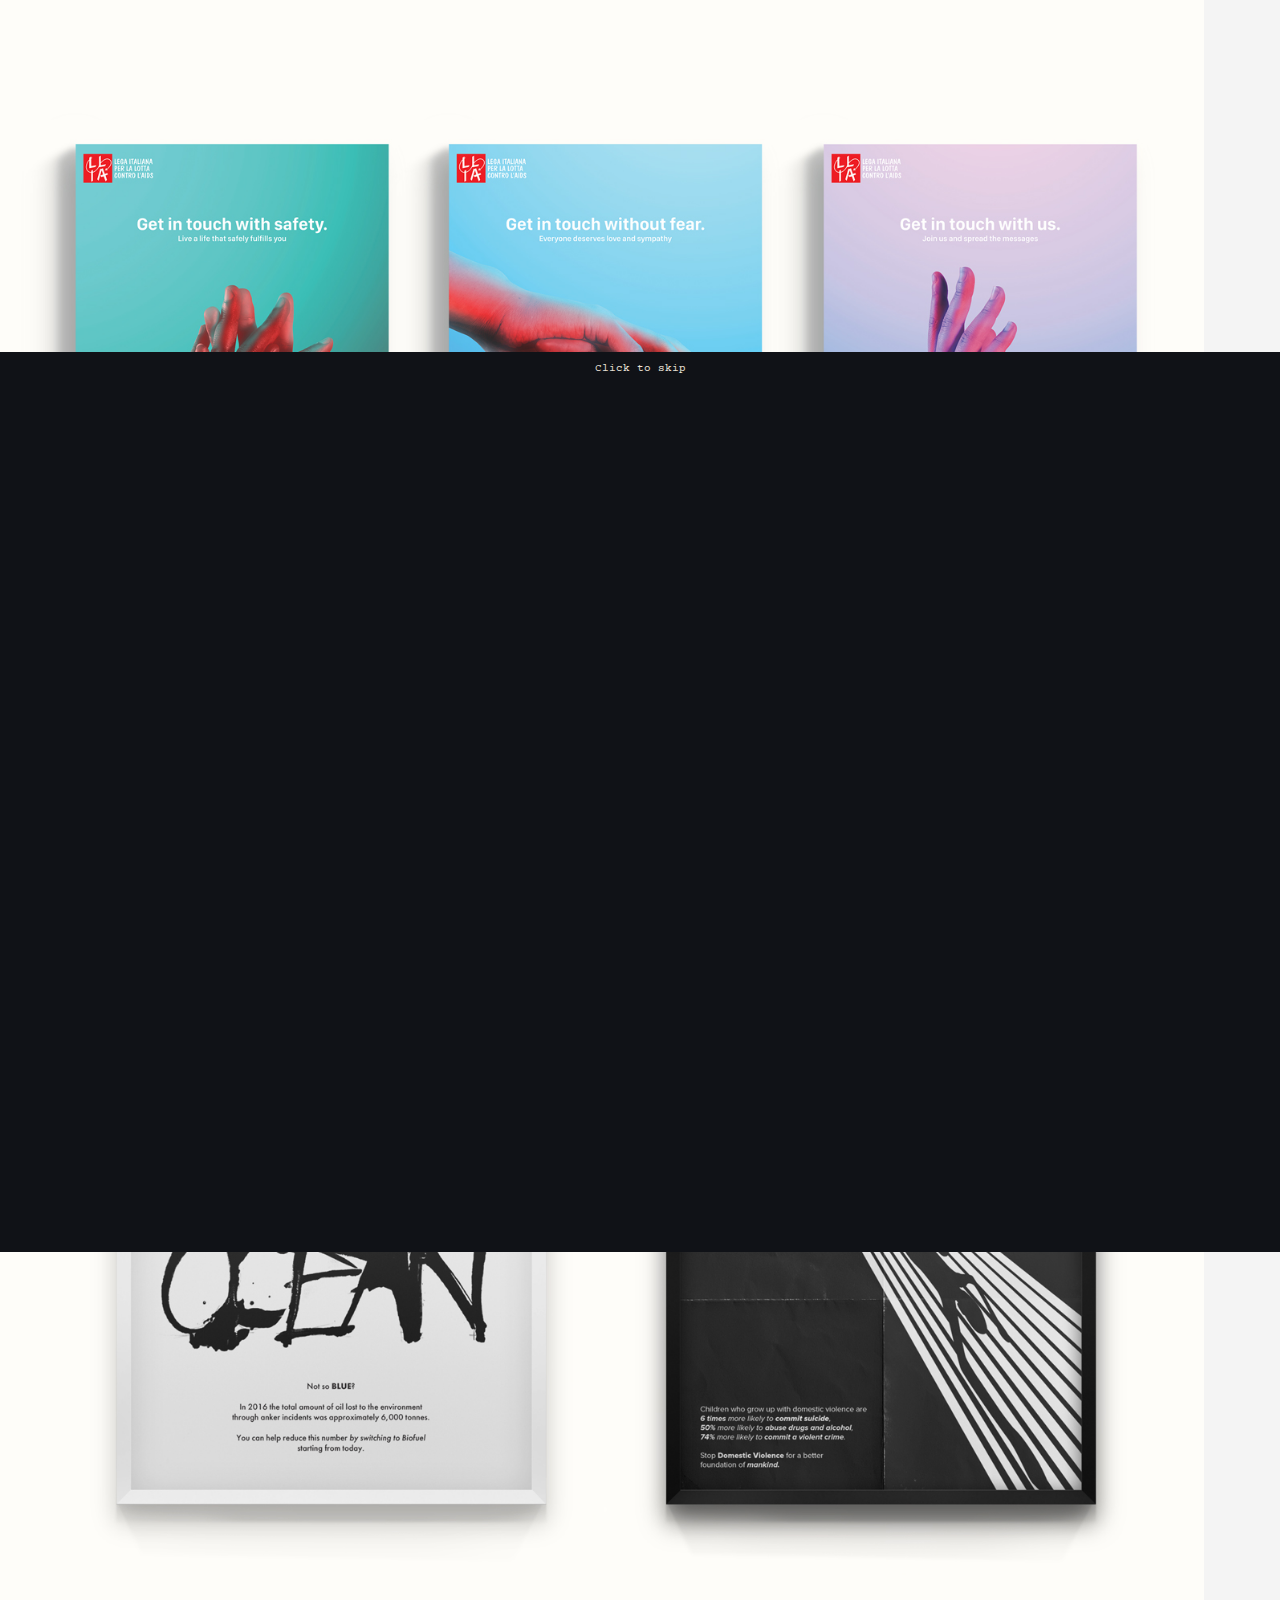
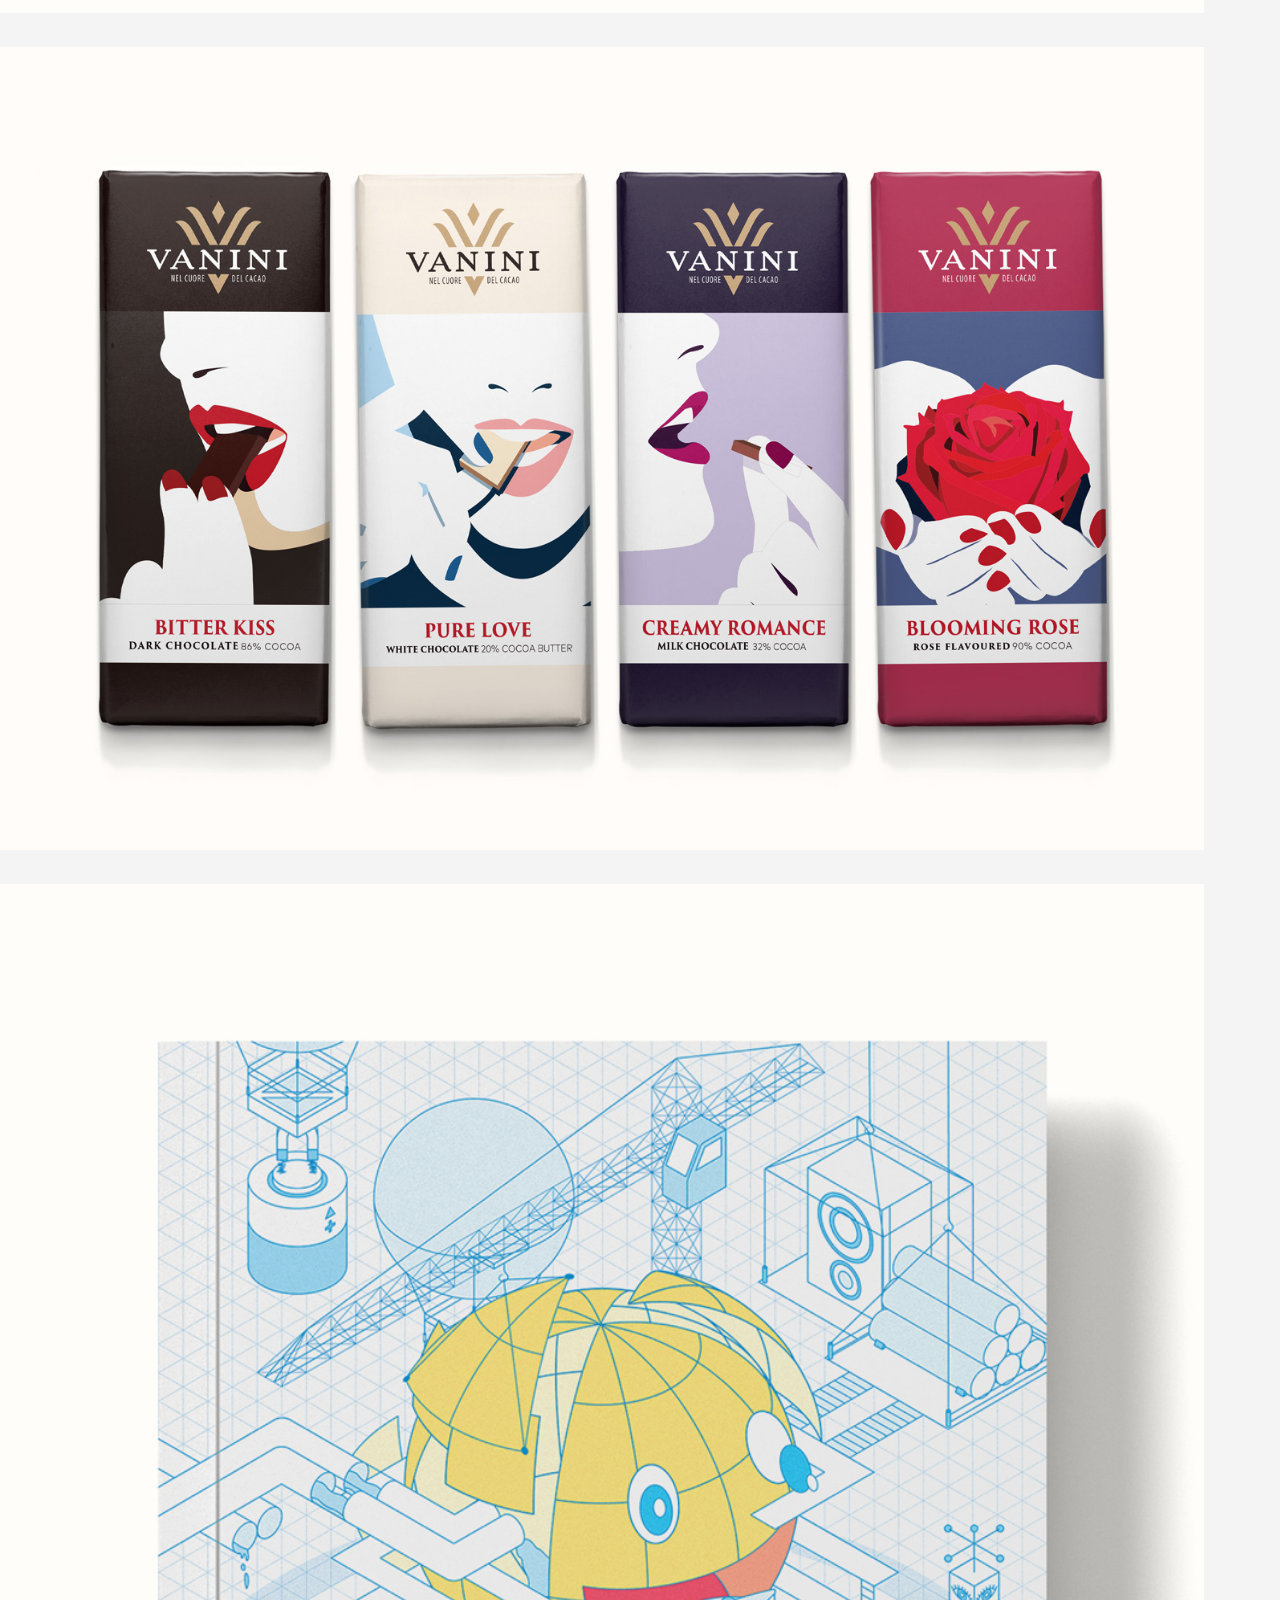
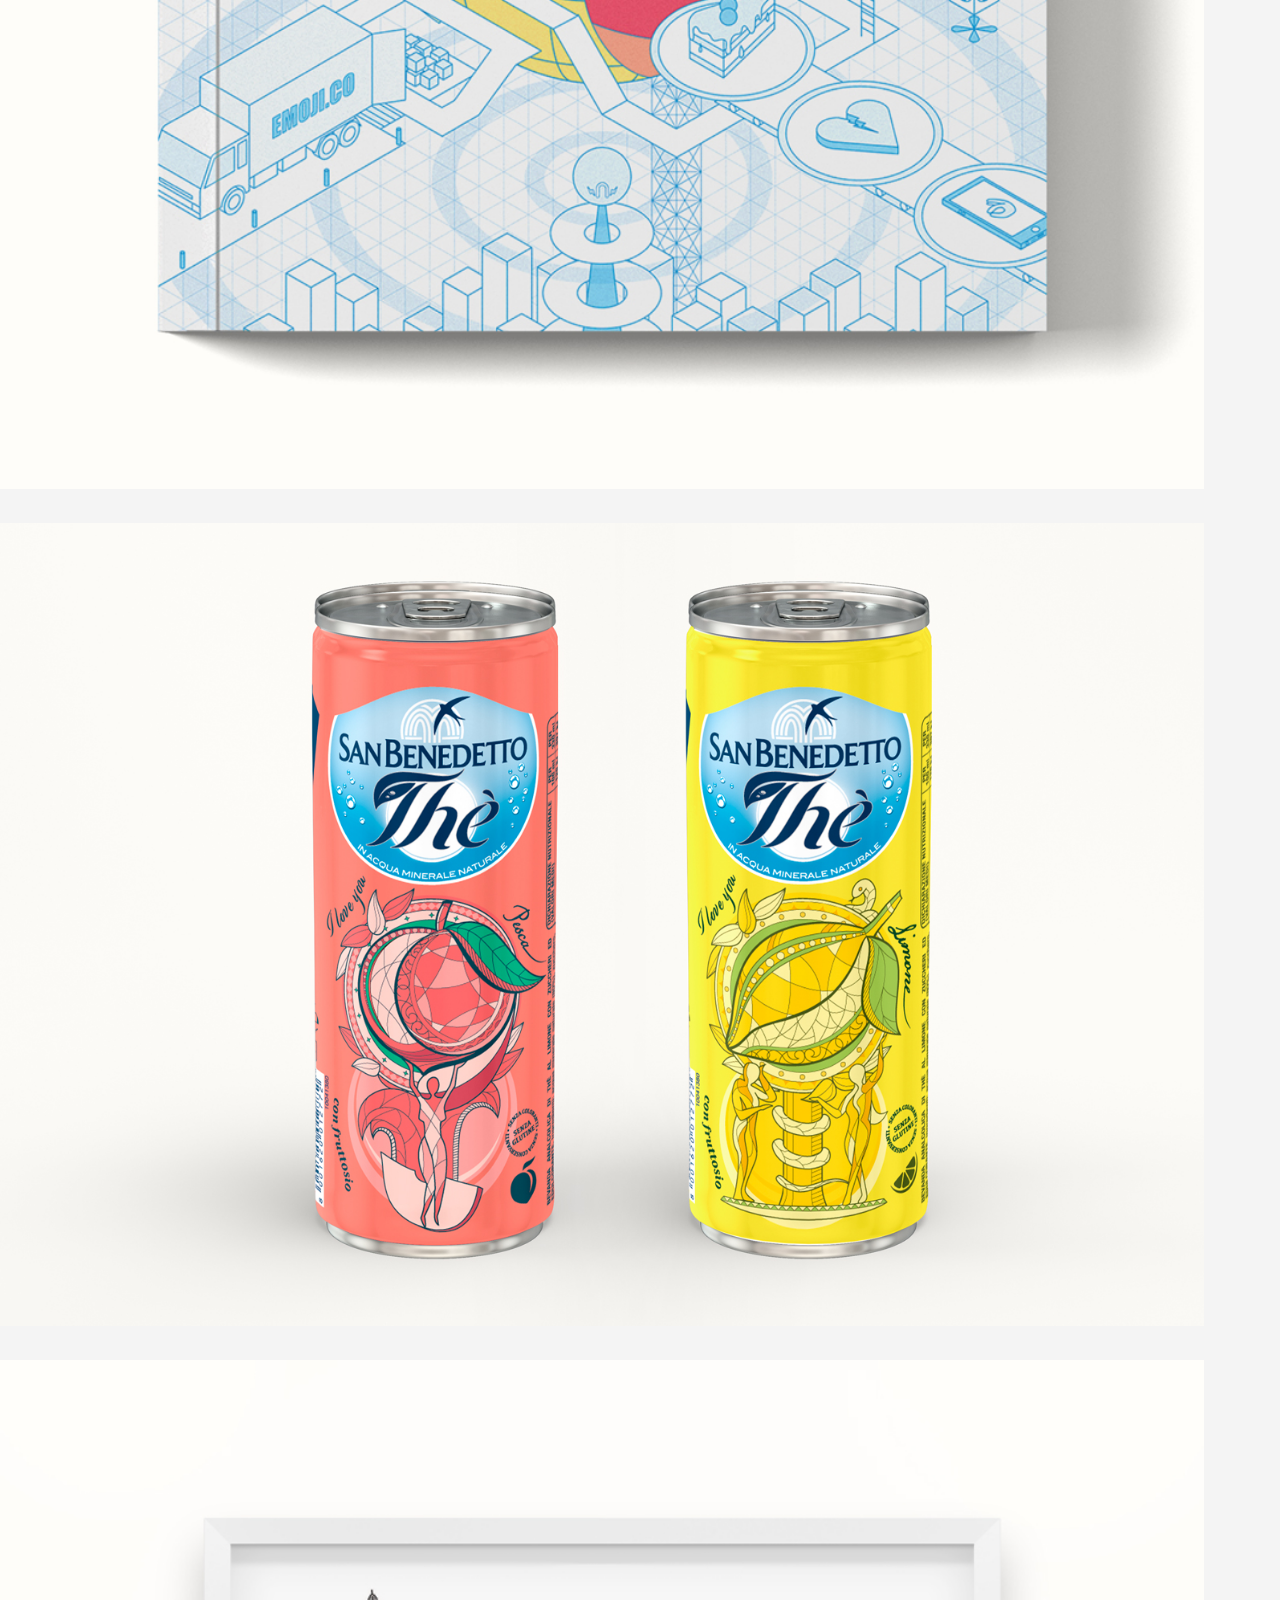
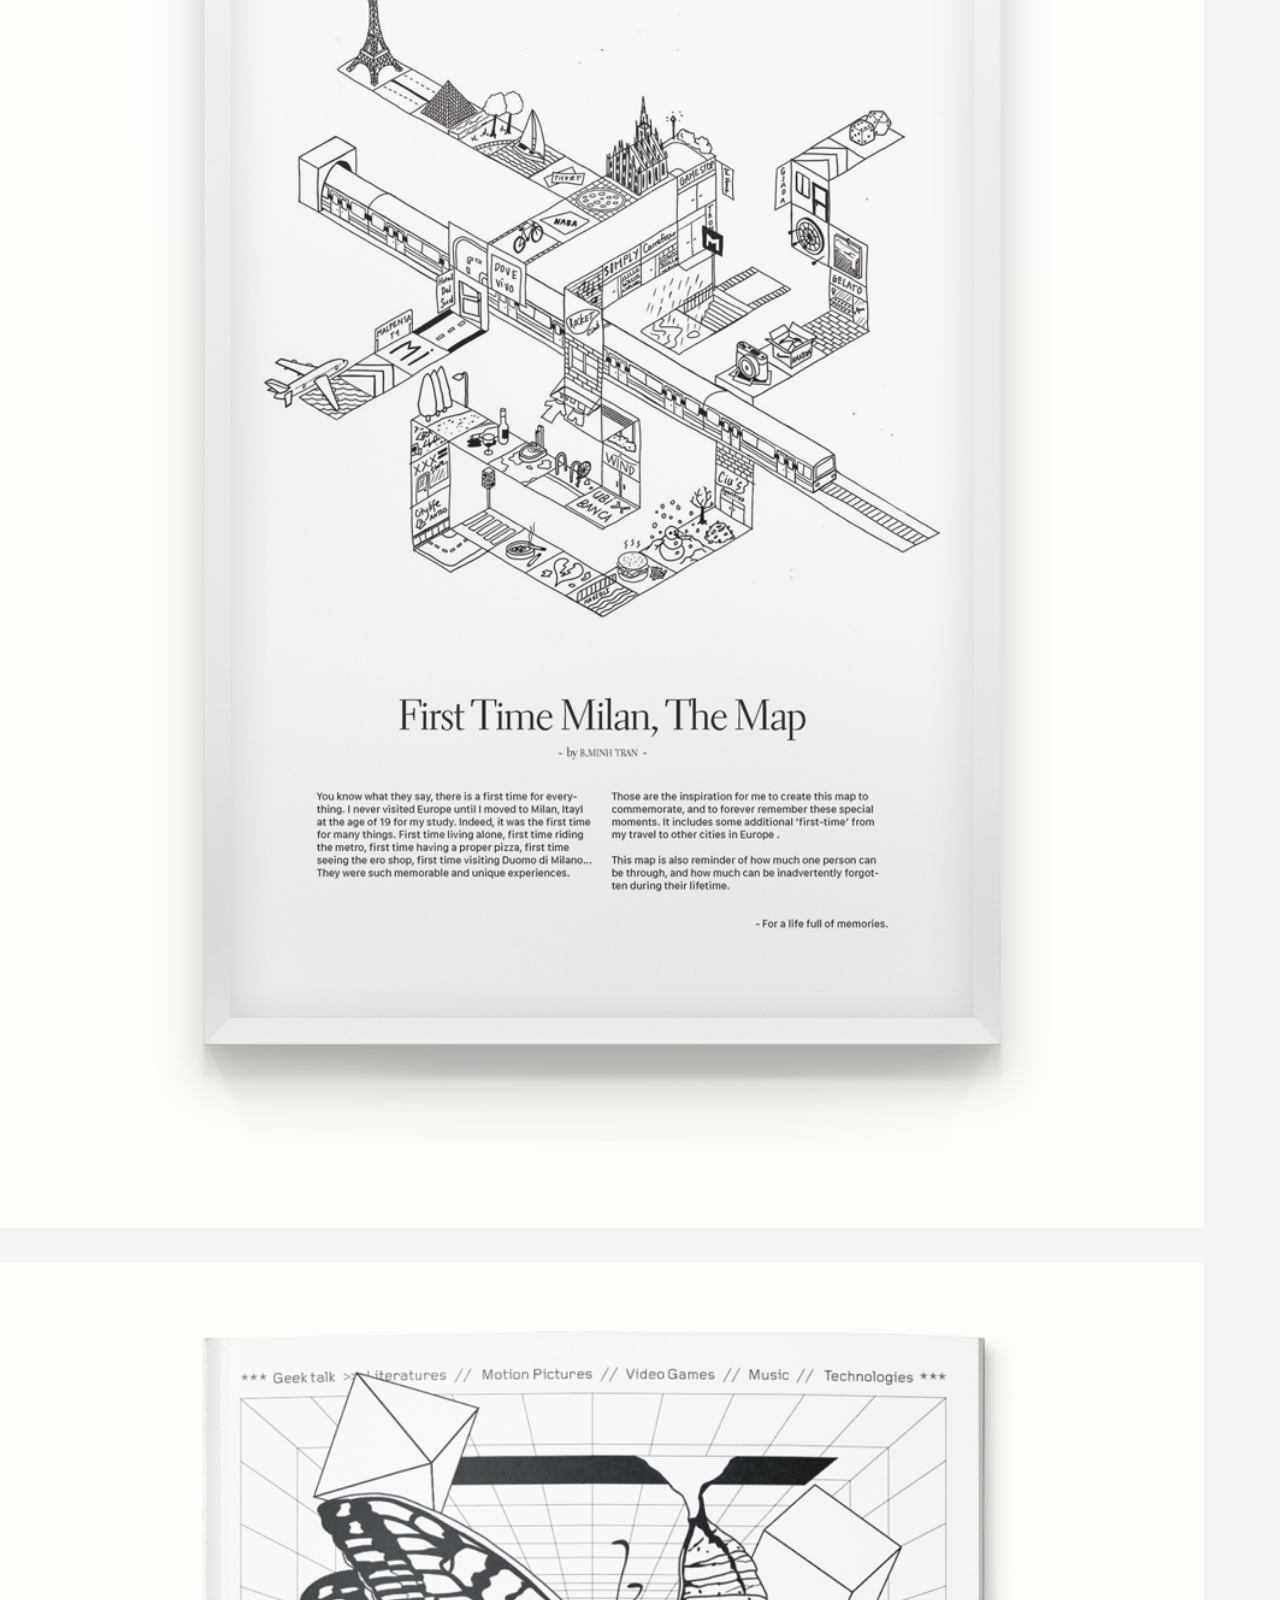
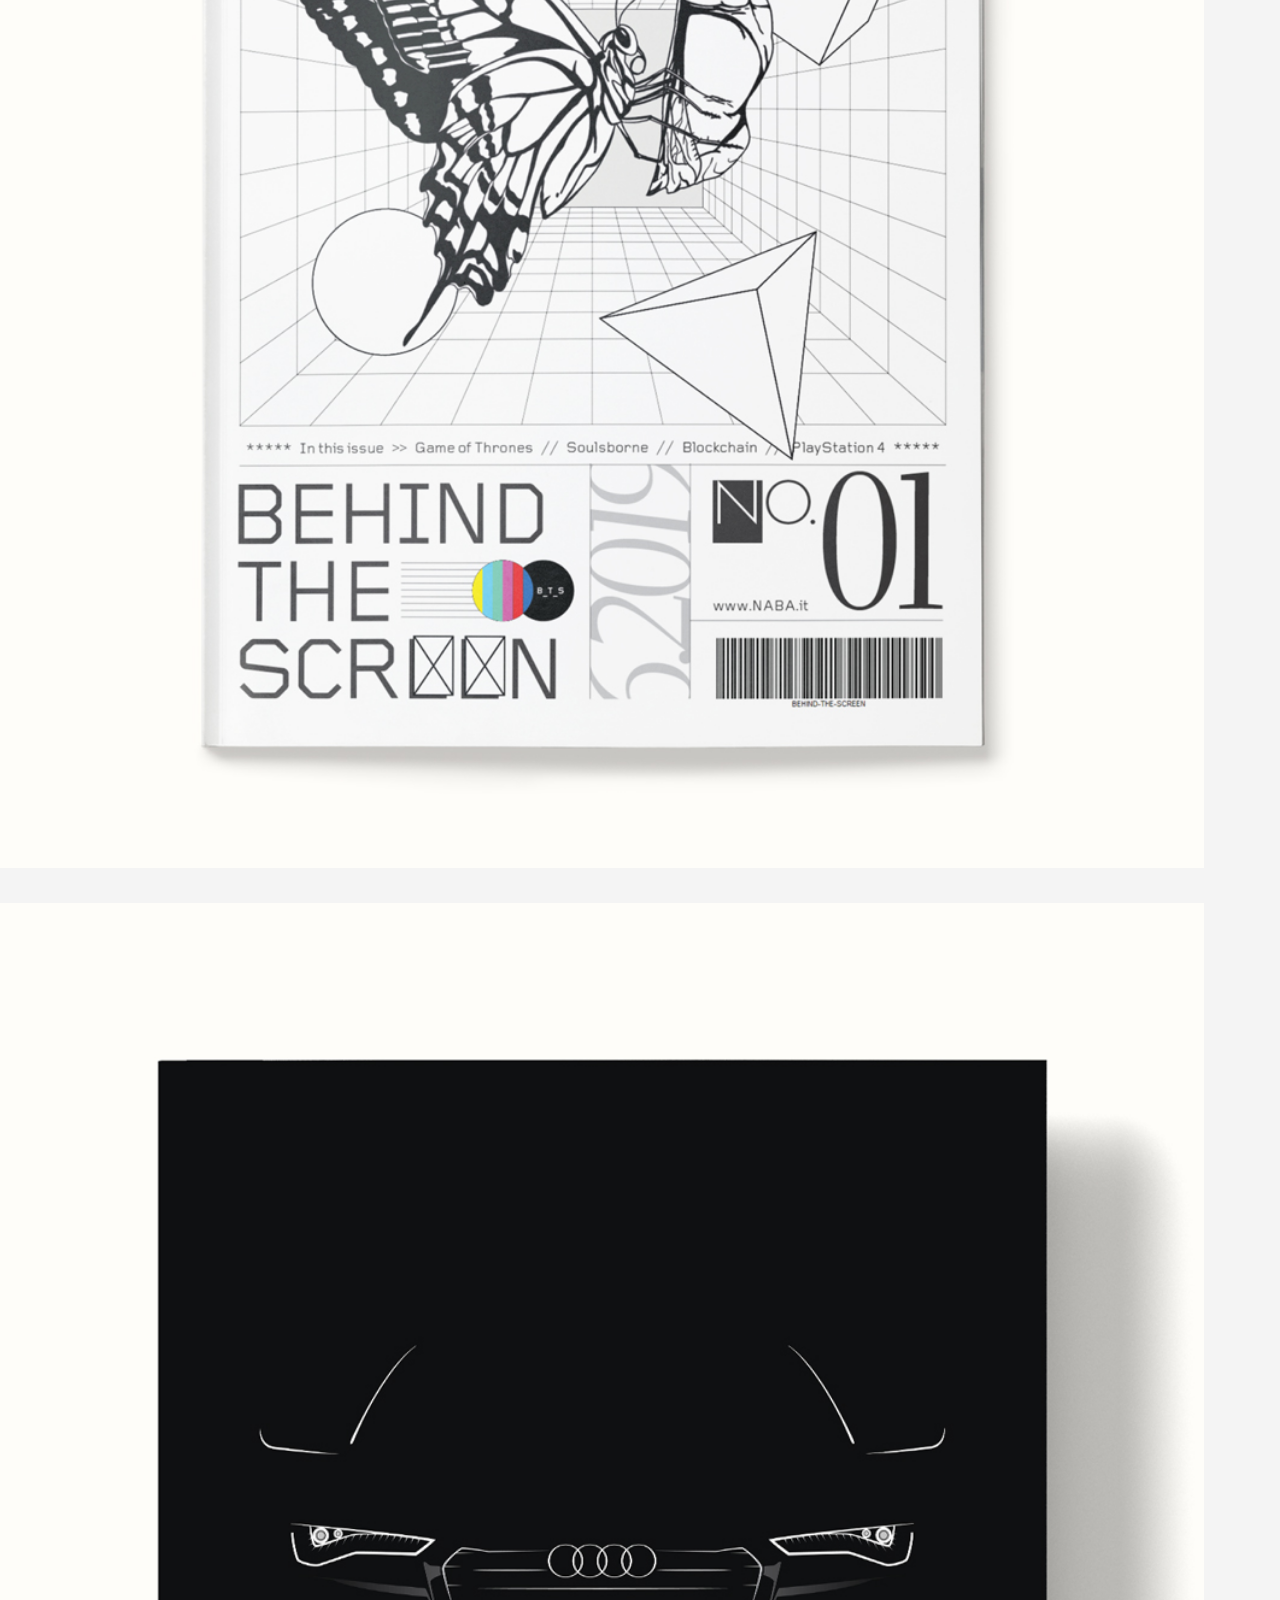
==== commit ba776020: "Update index.html" ====
--- a/index.html
+++ b/index.html
@@ -162,70 +162,7 @@
                 </div>
             </div>
 
-            <!--WORKS-->
-            <div id="sec-3" class="col-lg-8 offset-lg-3" style="margin-top:3em;">
-                <hr class="mt-5 mb-4">
-                <h2 class="mono mono-2">WORKS / CASE STUDIES</h2>
-                <div class="row">
-                    <div class="col-lg-4">
-                        <a href="sms.html" target="_self">
-                            <div class="card p-2">
-                                <img class="card-img position-absolute m-n2" src="img/thumbnail.SMS.jpg" alt="Card image">
-                                <div class="card-body">
-                                    <h2 class="card-title serif serif-2">School Management System Concept</h2>
-                                </div>
-                                <div class="card-footer mono mono-1 mb-2">DESKTOP WEBSITE / SIDE PROJECT<br>WORK IN PROGRESS</div>
-                            </div>
-                        </a>
-                    </div>
-                    <div class="col-lg-4">
-                        <a href="yifi.html" target="_self">
-                            <div class="card p-2">
-                                <img class="card-img position-absolute m-n2" src="img/thumbnail.YIFI.jpg" alt="Card image">
-                                <div class="card-body">
-                                    <h2 class="card-title serif serif-2">YIFI,<br>Educational<br>& Interactive<br>Reading App</h2>
-                                </div>
-                                <div class="card-footer mono mono-1 mb-2">MOBILE APP / THESIS PROJECT<br>APR 2020</div>
-                            </div>
-                        </a>
-                    </div>
-                    <div class="col-lg-4">
-                        <a href="bts.html" target="_self">
-                            <div class="card p-2">
-                                <img class="card-img position-absolute m-n2" src="img/thumbnail.BtS.jpg" alt="Card image">
-                                <div class="card-body">
-                                    <h2 class="card-title serif serif-2">B_t_S,<br> Behind The Screens Magazine</h2>
-                                </div>
-                                <div class="card-footer mono mono-1 mb-2">DIGITAL MAGAZINE / ACADEMIC PROJECT<br>JUL 2019</div>
-                            </div>
-                        </a>
-                    </div>
-                    <div class="col-lg-4">
-                        <a href="little.html" target="_self">
-                            <div class="card p-2">
-                                <img class="card-img position-absolute m-n2" src="img/thumbnail.tLT.jpg" alt="Card image">
-                                <div class="card-body">
-                                    <h2 class="card-title serif serif-2">The Little Things,<br> A Magazine About Bugs</h2>
-                                </div>
-                                <div class="card-footer mono mono-1 mb-2">DIGITAL MAGAZINE / ACADEMIC PROJECT<br>JUL 2018</div>
-                            </div>
-                        </a>
-                    </div>
-                    <div class="col-lg-4">
-                        <a href="tsuki.html" target="_self">
-                            <div class="card p-2">
-                                <img class="card-img position-absolute m-n2" src="img/thumbnail.tsuki.jpg" alt="Card image">
-                                <div class="card-body">
-                                    <h2 class="card-title serif serif-2">Tsuki Website,<br> Moon-themed Traditional Japanese Restaurant</h2>
-                                </div>
-                                <div class="card-footer mono mono-1 mb-2">DESKTOP WEBSITE / ACADEMIC PROJECT<br>JUL 2018</div>
-                            </div>
-                        </a>
-                    </div>
-                </div>
-            </div>
-            
-            <!--MORE ABOUT-->
+             <!--MORE ABOUT-->
             <div id="sec-4" class="col-lg-8 offset-lg-3">
                 <hr class="mt-4 mb-3">
                 <div class="row d-flex justify-content-center">
@@ -242,6 +179,71 @@
                 </div>
                 <hr class="mt-n1 mb-4 position-relative">
             </div>
+            
+            <!--WORKS-->
+            <div id="sec-3" class="col-lg-8 offset-lg-3" style="margin-top:3em;">
+                <hr class="mt-5 mb-4">
+                <h2 class="mono mono-2">WORKS / CASE STUDIES</h2>
+                <div class="row">
+                    <div class="col-lg-4">
+                        <a href="sms.html" target="_self">
+                            <div class="card p-2">
+                                <img class="card-img position-absolute m-n2" src="img/thumbnail.SMS.jpg" alt="Card image">
+                                <div class="card-body">
+                                    <h2 class="card-title serif serif-2">School Management System Concept</h2>
+                                </div>
+                                <div class="card-footer mono mono-1 mb-2">DESKTOP WEBSITE / SIDE PROJECT<br>WORK IN PROGRESS</div>
+                            </div>
+                        </a>
+                    </div>
+                    <div class="col-lg-4">
+                        <a href="yifi.html" target="_self">
+                            <div class="card p-2">
+                                <img class="card-img position-absolute m-n2" src="img/thumbnail.YIFI.jpg" alt="Card image">
+                                <div class="card-body">
+                                    <h2 class="card-title serif serif-2">YIFI,<br>Educational<br>& Interactive<br>Reading App</h2>
+                                </div>
+                                <div class="card-footer mono mono-1 mb-2">MOBILE APP / THESIS PROJECT<br>APR 2020</div>
+                            </div>
+                        </a>
+                    </div>
+                    <div class="col-lg-4">
+                        <a href="bts.html" target="_self">
+                            <div class="card p-2">
+                                <img class="card-img position-absolute m-n2" src="img/thumbnail.BtS.jpg" alt="Card image">
+                                <div class="card-body">
+                                    <h2 class="card-title serif serif-2">B_t_S,<br> Behind The Screens Magazine</h2>
+                                </div>
+                                <div class="card-footer mono mono-1 mb-2">DIGITAL MAGAZINE / ACADEMIC PROJECT<br>JUL 2019</div>
+                            </div>
+                        </a>
+                    </div>
+                    <div class="col-lg-4">
+                        <a href="little.html" target="_self">
+                            <div class="card p-2">
+                                <img class="card-img position-absolute m-n2" src="img/thumbnail.tLT.jpg" alt="Card image">
+                                <div class="card-body">
+                                    <h2 class="card-title serif serif-2">The Little Things,<br> A Magazine About Bugs</h2>
+                                </div>
+                                <div class="card-footer mono mono-1 mb-2">DIGITAL MAGAZINE / ACADEMIC PROJECT<br>JUL 2018</div>
+                            </div>
+                        </a>
+                    </div>
+                    <div class="col-lg-4">
+                        <a href="tsuki.html" target="_self">
+                            <div class="card p-2">
+                                <img class="card-img position-absolute m-n2" src="img/thumbnail.tsuki.jpg" alt="Card image">
+                                <div class="card-body">
+                                    <h2 class="card-title serif serif-2">Tsuki Website,<br> Moon-themed Traditional Japanese Restaurant</h2>
+                                </div>
+                                <div class="card-footer mono mono-1 mb-2">DESKTOP WEBSITE / ACADEMIC PROJECT<br>JUL 2018</div>
+                            </div>
+                        </a>
+                    </div>
+                </div>
+            </div>
+     
+            
 
             <!--FOOTER-->
             <footer class="col-lg-8 offset-lg-3">
@@ -279,4 +281,4 @@
     
 </body>
 
-</html>+</html>
